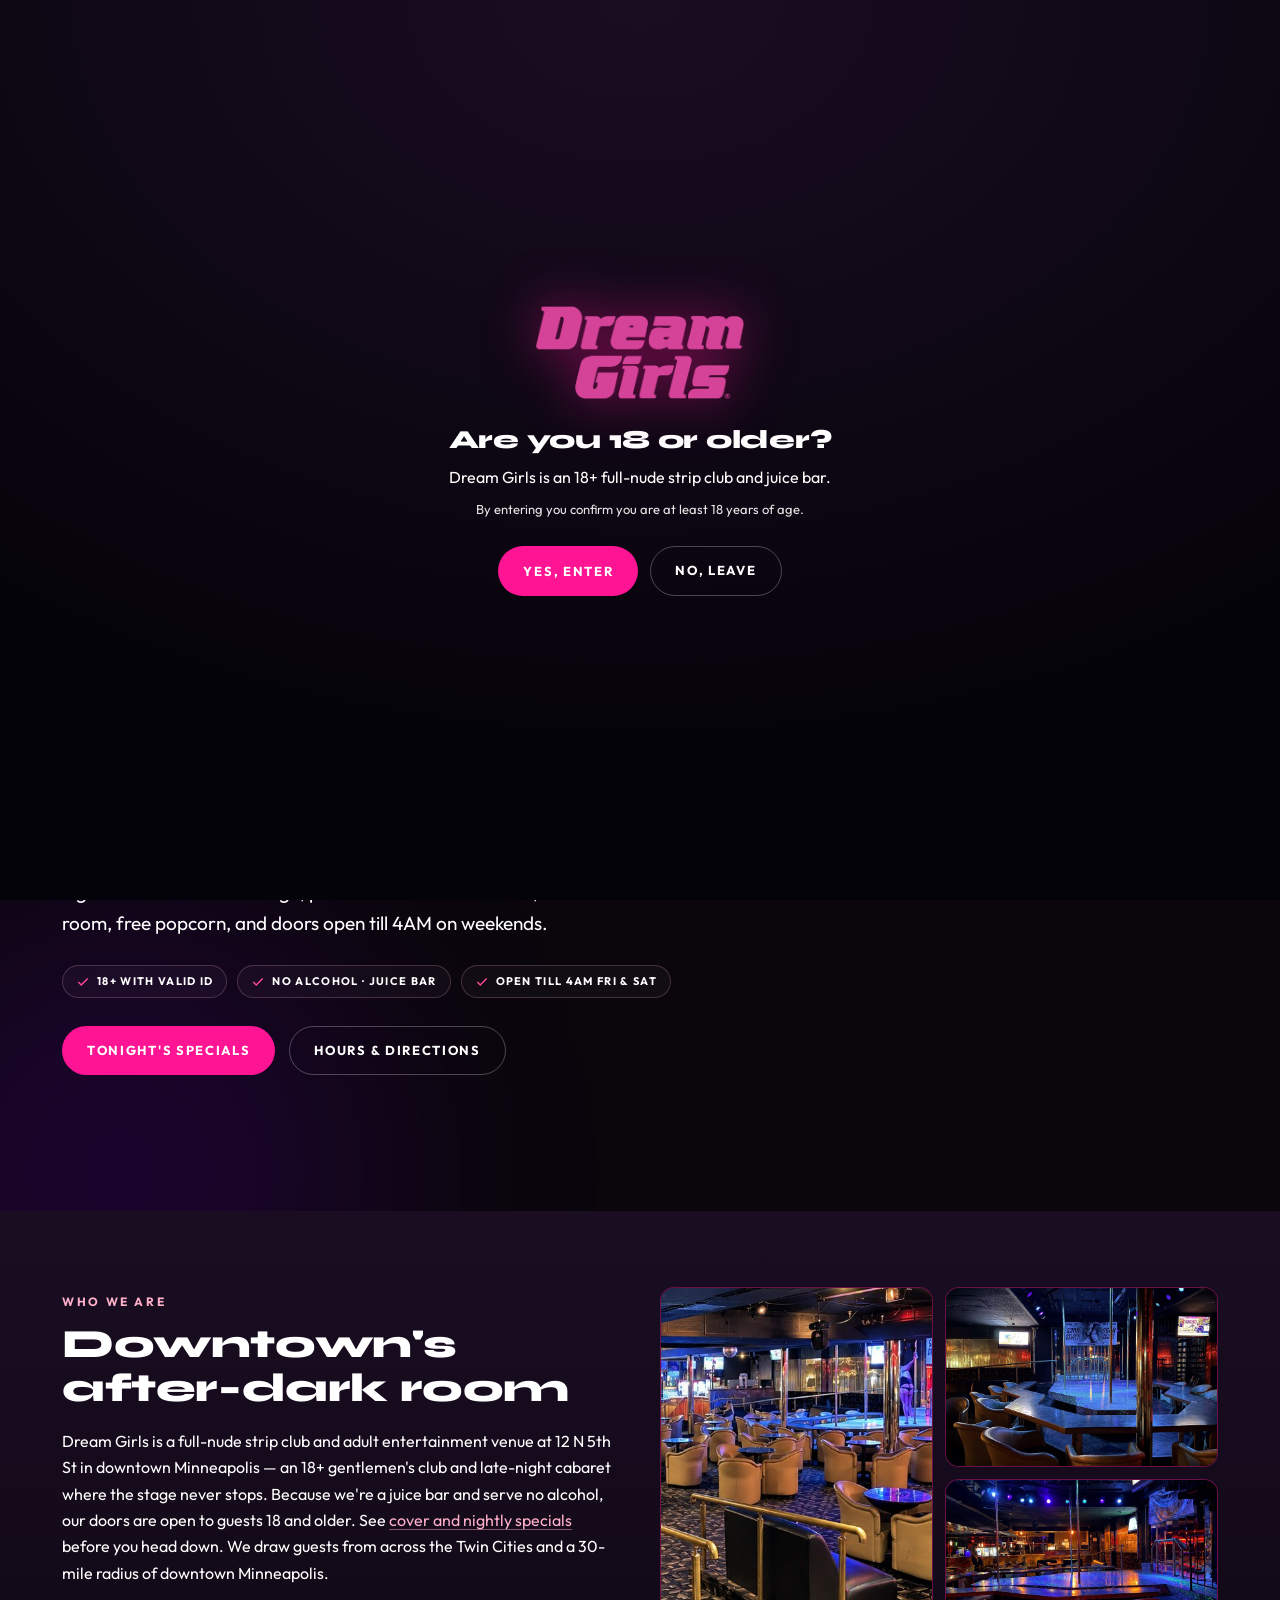
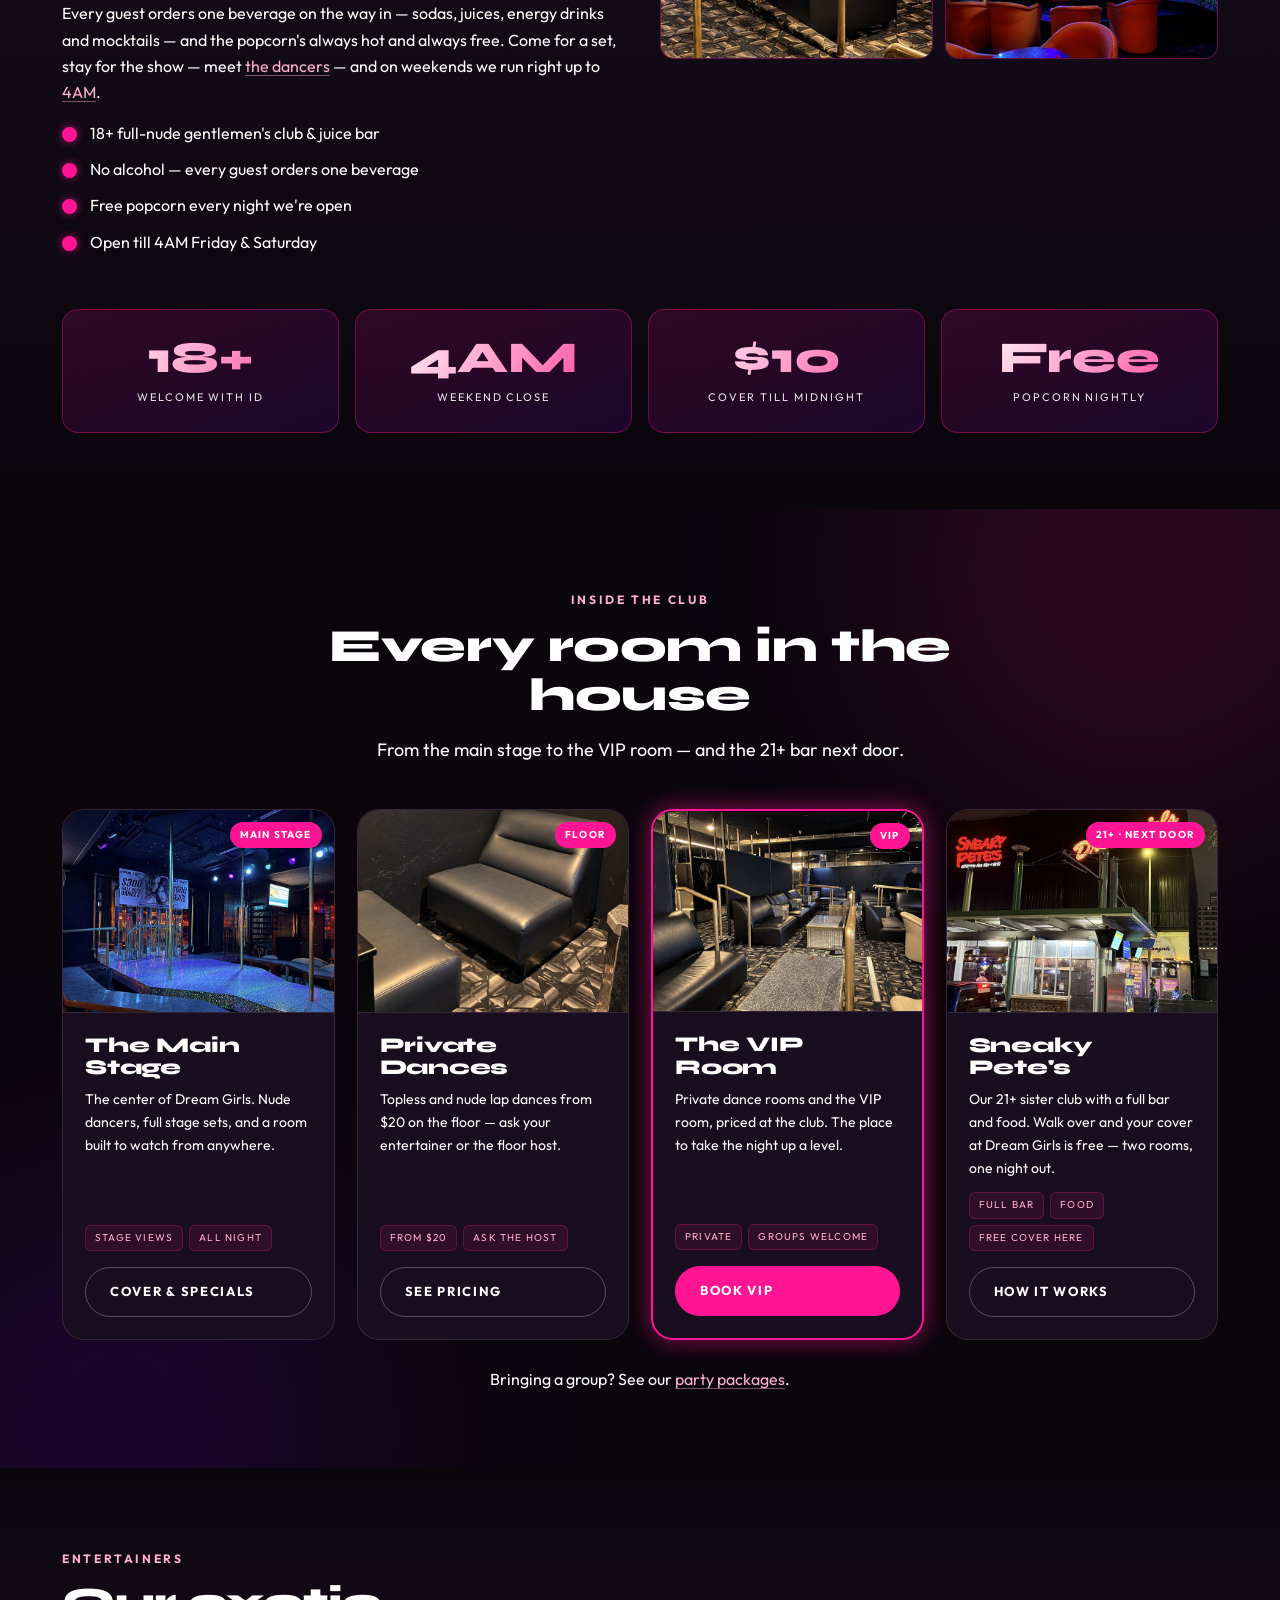
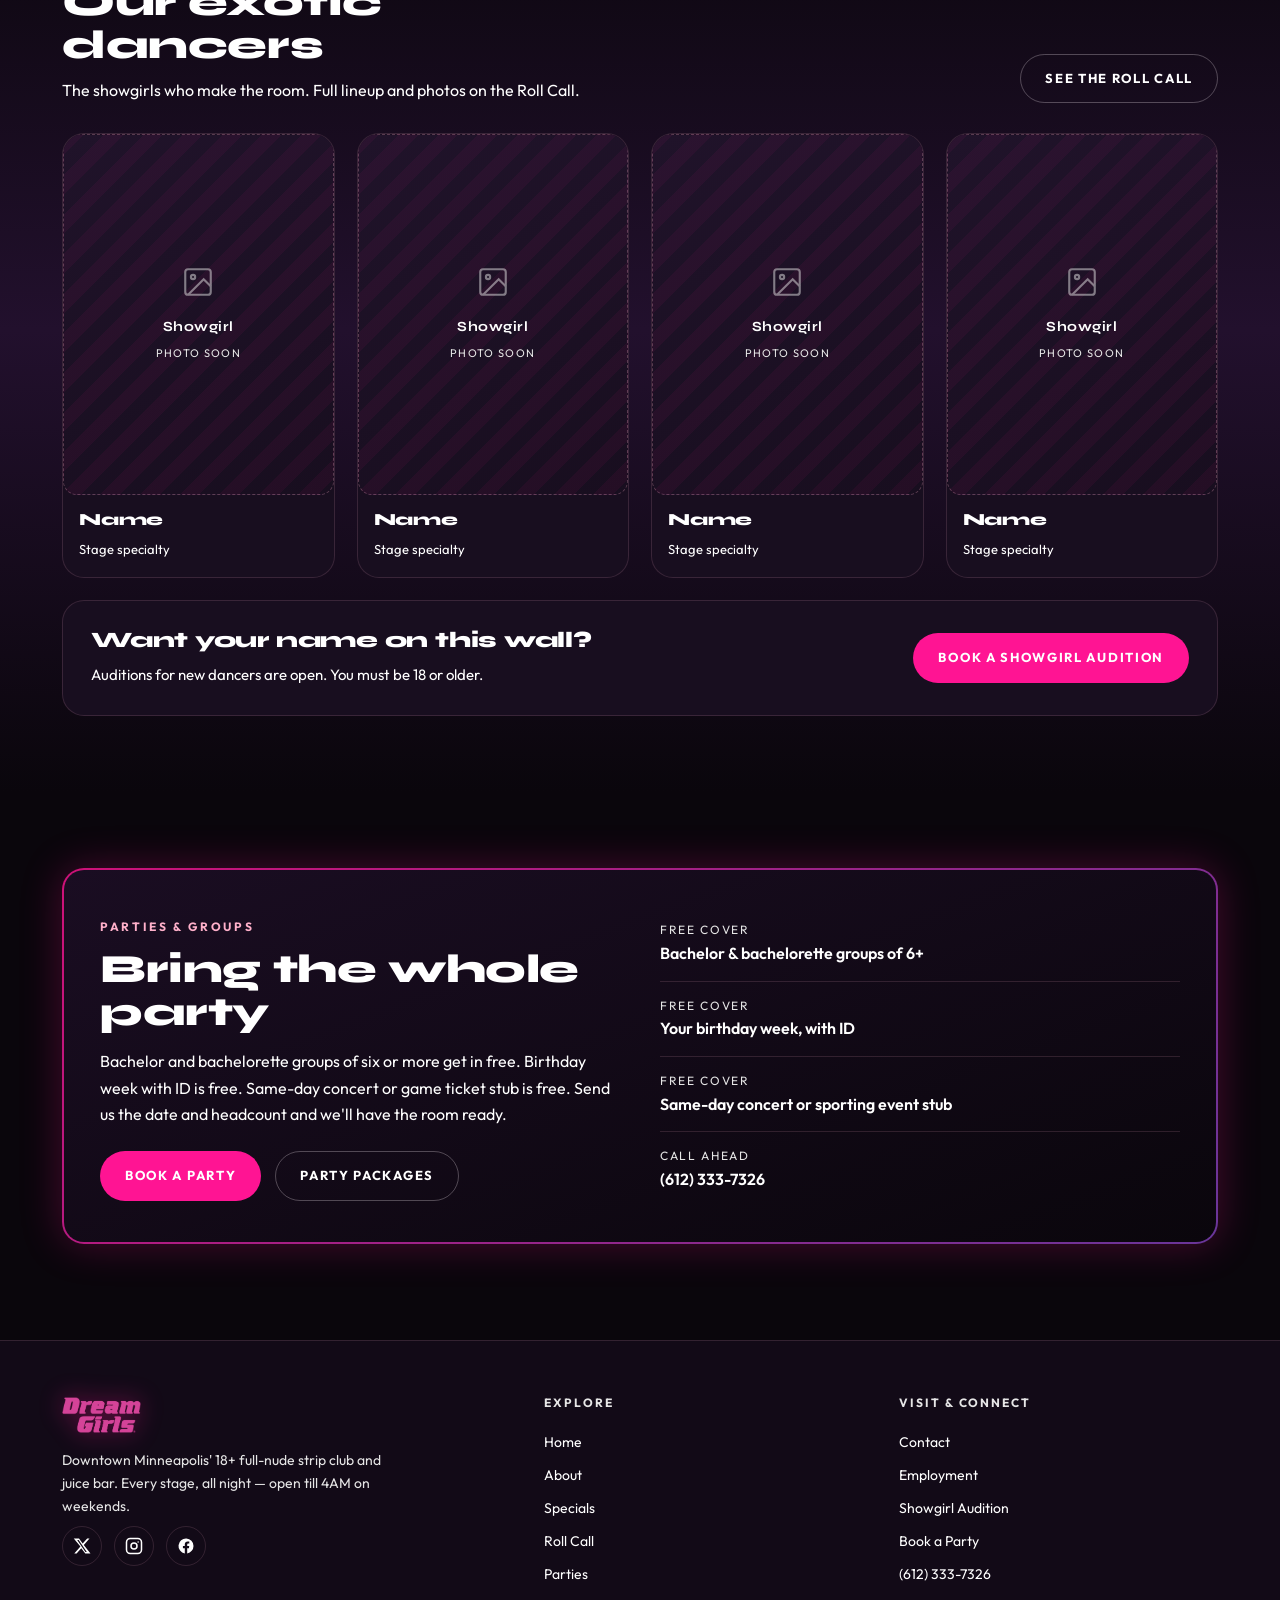
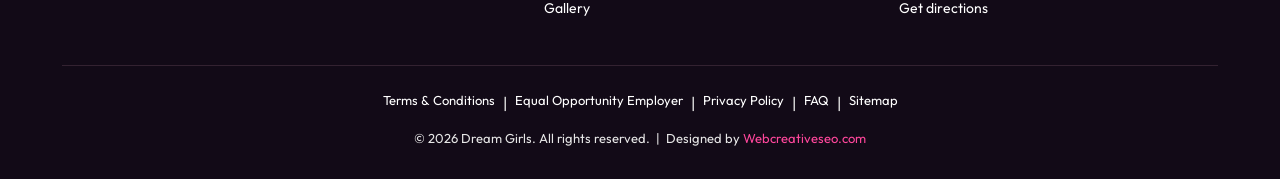
==== about.html @ 392a9285 "Add Sept 2026 photoshoot: 18 venue photos across site; tabbed gallery (Outside / Inside the Club / D" ====
<!DOCTYPE html>
<html lang="en">
<head>
<meta charset="UTF-8"/>
<meta name="viewport" content="width=device-width, initial-scale=1.0"/>
<title>About Dream Girls - Minneapolis Strip Club | Juice Bar</title>
<meta name="description" content="About Dream Girls, an 18+ full-nude strip club and juice bar at 12 N 5th St, downtown Minneapolis, and our 21+ sister club Sneaky Pete's. See what makes it."/>
<link rel="preconnect" href="https://fonts.googleapis.com"/>
<link rel="preconnect" href="https://fonts.gstatic.com" crossorigin/>
<link href="https://fonts.googleapis.com/css2?family=Syne:wght@600;700;800&family=Outfit:wght@300;400;500;600;700&display=swap" rel="stylesheet"/>
<link rel="canonical" href="https://dream-girls.pages.dev/about.html"/>
<meta property="og:title" content="About Dream Girls - Minneapolis Strip Club | Juice Bar"/>
<meta property="og:description" content="About Dream Girls, an 18+ full-nude strip club and juice bar at 12 N 5th St, downtown Minneapolis, and our 21+ sister club Sneaky Pete's. See what makes it."/>
<meta property="og:type" content="website"/>
<meta property="og:url" content="https://dream-girls.pages.dev/about.html"/>
<meta property="og:image" content="https://dream-girls.pages.dev/assets/og-image.png"/>
<meta property="og:image:width" content="1200"/>
<meta property="og:image:height" content="630"/>
<meta property="og:image:alt" content="Dream Girls — 18+ full-nude strip club in downtown Minneapolis"/>
<meta property="og:locale" content="en_US"/>
<meta property="og:site_name" content="Dream Girls"/>
<meta name="twitter:card" content="summary_large_image"/>
<meta name="twitter:site" content="@dreamgirlsmpls"/>
<meta name="twitter:title" content="About Dream Girls - Minneapolis Strip Club | Juice Bar"/>
<meta name="twitter:description" content="About Dream Girls, an 18+ full-nude strip club and juice bar at 12 N 5th St, downtown Minneapolis, and our 21+ sister club Sneaky Pete's. See what makes it."/>
<meta name="twitter:image" content="https://dream-girls.pages.dev/assets/og-image.png"/>
<meta name="robots" content="index, follow"/>
<link rel="stylesheet" href="css/styles.css"/>
<script type="application/ld+json">{"@context":"https://schema.org","@graph":[{"@type":"WebSite","@id":"https://dream-girls.pages.dev/#website","name":"Dream Girls","url":"https://dream-girls.pages.dev/","publisher":{"@id":"https://dream-girls.pages.dev/#business"},"inLanguage":"en-US"},{"@type":["NightClub","AdultEntertainment"],"@id":"https://dream-girls.pages.dev/#business","name":"Dream Girls","url":"https://dream-girls.pages.dev/","logo":{"@id":"https://dream-girls.pages.dev/#logo"},"image":{"@id":"https://dream-girls.pages.dev/#primaryimage"},"telephone":"+1-612-333-7326","address":{"@type":"PostalAddress","streetAddress":"12 N 5th St","addressLocality":"Minneapolis","addressRegion":"MN","postalCode":"55403","addressCountry":"US"},"geo":{"@type":"GeoCoordinates","latitude":44.9799246,"longitude":-93.2727167},"hasMap":"https://maps.app.goo.gl/zmz4iUMTAG7ftsHu6","openingHoursSpecification":[{"@type":"OpeningHoursSpecification","dayOfWeek":["Wednesday","Thursday"],"opens":"20:00","closes":"03:00"},{"@type":"OpeningHoursSpecification","dayOfWeek":["Friday","Saturday"],"opens":"20:00","closes":"04:00"}],"sameAs":["https://x.com/dreamgirlsmpls","https://www.instagram.com/dreamgirlsofficial/","https://www.facebook.com/dreamgirlsminneapolis","https://www.google.com/maps/place/Dream+Girls+Strip+Club/@44.9799246,-93.2727167,17z/data=!3m1!4b1!4m6!3m5!1s0x52b3329069e89623:0xc9499bbe37a1f31c!8m2!3d44.9799246!4d-93.2727167!16s%2Fg%2F1wl4q7hw"],"areaServed":[{"@id":"https://dream-girls.pages.dev/#service-area"},{"@type":"State","name":"Minnesota","sameAs":"https://en.wikipedia.org/wiki/Minnesota"},{"@type":"City","name":"Minneapolis","sameAs":"https://en.wikipedia.org/wiki/Minneapolis"},{"@type":"AdministrativeArea","name":"Minneapolis–Saint Paul (Twin Cities) metropolitan area","sameAs":"https://en.wikipedia.org/wiki/Minneapolis%E2%80%93Saint_Paul"}],"knowsAbout":[{"@type":"Thing","name":"Strip club","sameAs":"https://en.wikipedia.org/wiki/Strip_club"},{"@type":"Thing","name":"Lap dance","sameAs":"https://en.wikipedia.org/wiki/Lap_dance"},{"@type":"Thing","name":"Stripper","sameAs":"https://en.wikipedia.org/wiki/Stripper"},{"@type":"Thing","name":"Nightlife","sameAs":"https://en.wikipedia.org/wiki/Nightlife"}],"keywords":"strip club, gentlemen's club, adult entertainment, exotic dancers, nude dancers, private dances, VIP room, cabaret, Minneapolis nightlife","publicAccess":true,"isAccessibleForFree":false,"tourBookingPage":"https://dream-girls.pages.dev/parties.html","amenityFeature":[{"@type":"LocationFeatureSpecification","name":"18+ admission with valid photo ID","value":true},{"@type":"LocationFeatureSpecification","name":"Juice bar — no alcohol served","value":true},{"@type":"LocationFeatureSpecification","name":"Full-nude stage entertainment","value":true},{"@type":"LocationFeatureSpecification","name":"Private dance rooms","value":true},{"@type":"LocationFeatureSpecification","name":"VIP room","value":true},{"@type":"LocationFeatureSpecification","name":"Free popcorn nightly","value":true},{"@type":"LocationFeatureSpecification","name":"Open till 4AM on weekends","value":true}],"hasOfferCatalog":{"@type":"OfferCatalog","name":"Dream Girls services","itemListElement":[{"@type":"Offer","itemOffered":{"@id":"https://dream-girls.pages.dev/#svc-parties"}},{"@type":"Offer","itemOffered":{"@id":"https://dream-girls.pages.dev/#svc-private-dances"}},{"@type":"Offer","itemOffered":{"@id":"https://dream-girls.pages.dev/#svc-vip-room"}}]},"potentialAction":[{"@type":"ReserveAction","name":"Book a party","target":{"@type":"EntryPoint","urlTemplate":"https://dream-girls.pages.dev/contact.html#party","actionPlatform":["http://schema.org/DesktopWebPlatform","http://schema.org/MobileWebPlatform"]}},{"@type":"ApplyAction","name":"Apply for employment","target":{"@type":"EntryPoint","urlTemplate":"https://dream-girls.pages.dev/contact.html#employment","actionPlatform":["http://schema.org/DesktopWebPlatform","http://schema.org/MobileWebPlatform"]}},{"@type":"ApplyAction","name":"Request a showgirl audition","target":{"@type":"EntryPoint","urlTemplate":"https://dream-girls.pages.dev/contact.html#audition","actionPlatform":["http://schema.org/DesktopWebPlatform","http://schema.org/MobileWebPlatform"]}},{"@type":"AskAction","name":"Contact Dream Girls","target":{"@type":"EntryPoint","urlTemplate":"https://dream-girls.pages.dev/contact.html","actionPlatform":["http://schema.org/DesktopWebPlatform","http://schema.org/MobileWebPlatform"]}},{"@type":"CommunicateAction","name":"Call Dream Girls","target":{"@type":"EntryPoint","urlTemplate":"tel:+16123337326","actionPlatform":["http://schema.org/DesktopWebPlatform","http://schema.org/MobileWebPlatform"]}}]},{"@type":"ImageObject","@id":"https://dream-girls.pages.dev/#logo","url":"https://dream-girls.pages.dev/assets/dream-girls-logo.png","contentUrl":"https://dream-girls.pages.dev/assets/dream-girls-logo.png","width":450,"height":205,"caption":"Dream Girls logo"},{"@type":"ImageObject","@id":"https://dream-girls.pages.dev/#primaryimage","url":"https://dream-girls.pages.dev/assets/og-image.png","contentUrl":"https://dream-girls.pages.dev/assets/og-image.png","width":1200,"height":630,"caption":"Dream Girls — 18+ full-nude strip club in downtown Minneapolis"},{"@type":"GeoCircle","@id":"https://dream-girls.pages.dev/#service-area","description":"30-mile service radius anchored on Minneapolis, Minnesota","geoMidpoint":{"@type":"GeoCoordinates","latitude":44.9799246,"longitude":-93.2727167},"geoRadius":"48280"},{"@type":"BreadcrumbList","@id":"https://dream-girls.pages.dev/about.html#breadcrumb","itemListElement":[{"@type":"ListItem","position":1,"name":"Home","item":"https://dream-girls.pages.dev/"},{"@type":"ListItem","position":2,"name":"About","item":"https://dream-girls.pages.dev/about.html"}]},{"@type":"AboutPage","@id":"https://dream-girls.pages.dev/about.html#webpage","url":"https://dream-girls.pages.dev/about.html","name":"About Dream Girls - Minneapolis Strip Club | Juice Bar","description":"About Dream Girls, an 18+ full-nude strip club and juice bar at 12 N 5th St, downtown Minneapolis, and our 21+ sister club Sneaky Pete's. See what makes it.","isPartOf":{"@id":"https://dream-girls.pages.dev/#website"},"about":{"@id":"https://dream-girls.pages.dev/#business"},"breadcrumb":{"@id":"https://dream-girls.pages.dev/about.html#breadcrumb"},"primaryImageOfPage":{"@id":"https://dream-girls.pages.dev/#primaryimage"},"inLanguage":"en-US"},{"@type":"Service","@id":"https://dream-girls.pages.dev/#svc-parties","name":"Bachelor, bachelorette & group parties","url":"https://dream-girls.pages.dev/parties.html","provider":{"@id":"https://dream-girls.pages.dev/#business"}},{"@type":"Service","@id":"https://dream-girls.pages.dev/#svc-private-dances","name":"Private dances","url":"https://dream-girls.pages.dev/specials.html","provider":{"@id":"https://dream-girls.pages.dev/#business"}},{"@type":"Service","@id":"https://dream-girls.pages.dev/#svc-vip-room","name":"VIP room","url":"https://dream-girls.pages.dev/parties.html","provider":{"@id":"https://dream-girls.pages.dev/#business"}}]}</script>
</head>
<body>

<div id="agegate">
  <div class="box">
    <img src="assets/dream-girls-logo.png" alt="Dream Girls"/>
    <h2>Are you 18 or older?</h2>
    <p>Dream Girls is an 18+ full-nude strip club and juice bar.</p>
    <p class="sub">By entering you confirm you are at least 18 years of age.</p>
    <div class="row">
      <button class="btn btn-primary" onclick="enterSite()">Yes, enter</button>
      <a class="btn btn-ghost" href="https://www.google.com">No, leave</a>
    </div>
  </div>
</div>

<header class="nav">
  <div class="wrap nav-inner">
    <a class="brand" href="index.html"><img src="assets/dream-girls-logo.png" alt="Dream Girls"/></a>
    <nav class="nav-links" id="navLinks">
      <a href="index.html">Home</a>
      <a href="about.html" class="active">About</a>
      <a href="specials.html">Specials</a>
      <a href="roll-call.html">Roll Call</a>
      <a href="parties.html">Parties</a>
      <a href="gallery.html">Gallery</a>
      <div class="has-sub">
        <a href="contact.html">Contact</a>
        <div class="submenu">
          <a href="contact.html#employment">Employment</a>
          <a href="contact.html#audition">Showgirl Audition</a>
        </div>
      </div>
    </nav>
    <div class="nav-cta">
      <a class="btn btn-primary" href="contact.html#party">Book a Party</a>
      <button class="burger" id="burger" aria-label="Menu">
        <svg viewBox="0 0 24 24" fill="none" stroke="currentColor" stroke-width="2"><line x1="3" y1="6" x2="21" y2="6"/><line x1="3" y1="12" x2="21" y2="12"/><line x1="3" y1="18" x2="21" y2="18"/></svg>
      </button>
    </div>
  </div>
</header>

<main>
<div class="page active">

  <!-- HERO -->
  <section class="band-glow" style="padding-top:44px">
    <div class="wrap">
      <div class="crumb"><a href="index.html">Home</a><span>›</span><b>About</b></div>
      <div class="hero-split" style="padding-top:0">
        <div class="rv">
          <span class="pill">Downtown Minneapolis · 18+ · Juice bar</span>
          <h1 class="xl" style="margin-top:18px">About Dream Girls — <span class="grad">Minneapolis' full-nude</span> strip club &amp; late-night cabaret.</h1>
          <p class="lead">An 18+ gentlemen's club and juice bar at 12 N 5th St, built for the night: nude dancers on stage, private dances on the floor, a VIP room, free popcorn, and doors open till 4AM on weekends.</p>
          <div class="pills">
            <span class="pill"><svg viewBox="0 0 24 24" fill="none" stroke="currentColor" stroke-width="2.5"><path d="M20 6L9 17l-5-5"/></svg> 18+ with valid ID</span>
            <span class="pill"><svg viewBox="0 0 24 24" fill="none" stroke="currentColor" stroke-width="2.5"><path d="M20 6L9 17l-5-5"/></svg> No alcohol · juice bar</span>
            <span class="pill"><svg viewBox="0 0 24 24" fill="none" stroke="currentColor" stroke-width="2.5"><path d="M20 6L9 17l-5-5"/></svg> Open till 4AM Fri &amp; Sat</span>
          </div>
          <div class="hero-cta" style="justify-content:flex-start;margin-top:28px">
            <a class="btn btn-primary" href="specials.html">Tonight's specials</a>
            <a class="btn btn-ghost" href="contact.html">Hours &amp; directions</a>
          </div>
        </div>
        <div class="neon-card rv d2"><div class="in">
          <div class="ph has-img"><img src="assets/photos/stage-01.jpg" alt="Dream Girls main stage with sparkling floor and show lights" width="850" height="550" loading="lazy"/></div>
          <div class="cap"><span class="pill">Main showroom</span><h3>The stage never stops</h3><p>Every stage, every set, all night long.</p></div>
        </div></div>
      </div>
    </div>
  </section>

  <!-- WHO WE ARE + MOSAIC + STATS -->
  <section class="band-plum">
    <div class="wrap">
      <div class="split" style="align-items:start">
        <div class="rv">
          <span class="eyebrow">Who we are</span>
          <h2 style="font-size:clamp(28px,4vw,40px);margin:10px 0 18px">Downtown's after-dark room</h2>
          <p class="muted">Dream Girls is a full-nude strip club and adult entertainment venue at 12 N 5th St in downtown Minneapolis — an 18+ gentlemen's club and late-night cabaret where the stage never stops. Because we're a juice bar and serve no alcohol, our doors are open to guests 18 and older. See <a class="il" href="specials.html">cover and nightly specials</a> before you head down. We draw guests from across the Twin Cities and a 30-mile radius of downtown Minneapolis.</p>
          <p class="muted" style="margin-top:14px">Every guest orders one beverage on the way in — sodas, juices, energy drinks and mocktails — and the popcorn's always hot and always free. Come for a set, stay for the show — meet <a class="il" href="roll-call.html">the dancers</a> — and on weekends we run right up to <a class="il" href="contact.html">4AM</a>.</p>
          <ul class="check">
            <li>18+ full-nude gentlemen's club &amp; juice bar</li>
            <li>No alcohol — every guest orders one beverage</li>
            <li>Free popcorn every night we're open</li>
            <li>Open till 4AM Friday &amp; Saturday</li>
          </ul>
        </div>
        <div class="mosaic rv d2">
          <div class="ph has-img"><img src="assets/photos/club-03.jpg" alt="The full club floor and tiered seating at Dream Girls" width="850" height="550" loading="lazy"/></div><div class="ph has-img"><img src="assets/photos/stage-02.jpg" alt="Stage lights over the main stage rail seating" width="850" height="550" loading="lazy"/></div><div class="ph has-img"><img src="assets/photos/club-02.jpg" alt="The main floor looking toward the bar" width="850" height="550" loading="lazy"/></div>
        </div>
      </div>
      <div class="stats rv" style="margin-top:44px">
        <div class="stat"><div class="k">18+</div><div class="l">Welcome with ID</div></div>
        <div class="stat"><div class="k">4AM</div><div class="l">Weekend close</div></div>
        <div class="stat"><div class="k">$10</div><div class="l">Cover till midnight</div></div>
        <div class="stat"><div class="k">Free</div><div class="l">Popcorn nightly</div></div>
      </div>
    </div>
  </section>

  <!-- VENUE EXPLORER -->
  <section class="band-glow">
    <div class="wrap">
      <div class="section-head center rv" style="text-align:center">
        <span class="eyebrow">Inside the club</span>
        <h2>Every room in the house</h2>
        <p>From the main stage to the VIP room — and the 21+ bar next door.</p>
      </div>
      <div class="grid g4">
        <div class="card venue rv"><span class="cap-tag">Main stage</span><div class="ph has-img"><img src="assets/photos/stage-03.jpg" alt="The main stage — the center of Dream Girls" width="850" height="550" loading="lazy"/></div><div class="body"><h3>The Main Stage</h3><p>The center of Dream Girls. Nude dancers, full stage sets, and a room built to watch from anywhere.</p><div class="tags"><span>Stage views</span><span>All night</span></div><a class="btn btn-ghost" href="specials.html">Cover &amp; specials</a></div></div>
        <div class="card venue rv d1"><span class="cap-tag">Floor</span><div class="ph has-img"><img src="assets/photos/booth-01.jpg" alt="Private dance seating on the club floor" width="850" height="550" loading="lazy"/></div><div class="body"><h3>Private Dances</h3><p>Topless and nude lap dances from $20 on the floor — ask your entertainer or the floor host.</p><div class="tags"><span>From $20</span><span>Ask the host</span></div><a class="btn btn-ghost" href="specials.html">See pricing</a></div></div>
        <div class="card venue featured rv d2"><span class="cap-tag">VIP</span><div class="ph has-img"><img src="assets/photos/club-04.jpg" alt="The VIP lounge with leather seating" width="850" height="550" loading="lazy"/></div><div class="body"><h3>The VIP Room</h3><p>Private dance rooms and the VIP room, priced at the club. The place to take the night up a level.</p><div class="tags"><span>Private</span><span>Groups welcome</span></div><a class="btn btn-primary" href="contact.html#party">Book VIP</a></div></div>
        <div class="card venue rv d3"><span class="cap-tag">21+ · Next door</span><div class="ph has-img"><img src="assets/photos/outside-02.jpg" alt="Sneaky Pete's and Dreamgirls neon signs side by side downtown" width="850" height="550" loading="lazy"/></div><div class="body"><h3>Sneaky Pete's</h3><p>Our 21+ sister club with a full bar and food. Walk over and your cover at Dream Girls is free — two rooms, one night out.</p><div class="tags"><span>Full bar</span><span>Food</span><span>Free cover here</span></div><a class="btn btn-ghost" href="specials.html">How it works</a></div></div>
      </div>
      <p class="muted rv" style="margin-top:26px;text-align:center">Bringing a group? See our <a class="il" href="parties.html">party packages</a>.</p>
    </div>
  </section>

  <!-- ROLL CALL PREVIEW -->
  <section class="band-plum-2">
    <div class="wrap">
      <div class="split" style="align-items:end;margin-bottom:30px">
        <div class="rv"><span class="eyebrow">Entertainers</span><h2 style="font-size:clamp(28px,4vw,40px);margin:10px 0 10px">Our exotic dancers</h2><p class="muted">The showgirls who make the room. Full lineup and photos on the Roll Call.</p></div>
        <div class="rv d1" style="text-align:right"><a class="btn btn-ghost" href="roll-call.html">See the roll call</a></div>
      </div>
      <div class="grid g4">
        <div class="card hoverable rv" style="padding:0;overflow:hidden"><div class="ph "><div class="ph-in"><svg viewBox="0 0 24 24" fill="none" stroke="currentColor" stroke-width="1.5"><rect x="3" y="3" width="18" height="18" rx="2"/><circle cx="8.5" cy="8.5" r="1.5"/><path d="M21 15l-5-5L5 21"/></svg><b>Showgirl</b><small>Photo soon</small></div></div><div style="padding:16px"><h3 style="font-size:17px">Name</h3><p style="font-size:13px">Stage specialty</p></div></div>
        <div class="card hoverable rv d1" style="padding:0;overflow:hidden"><div class="ph "><div class="ph-in"><svg viewBox="0 0 24 24" fill="none" stroke="currentColor" stroke-width="1.5"><rect x="3" y="3" width="18" height="18" rx="2"/><circle cx="8.5" cy="8.5" r="1.5"/><path d="M21 15l-5-5L5 21"/></svg><b>Showgirl</b><small>Photo soon</small></div></div><div style="padding:16px"><h3 style="font-size:17px">Name</h3><p style="font-size:13px">Stage specialty</p></div></div>
        <div class="card hoverable rv d2" style="padding:0;overflow:hidden"><div class="ph "><div class="ph-in"><svg viewBox="0 0 24 24" fill="none" stroke="currentColor" stroke-width="1.5"><rect x="3" y="3" width="18" height="18" rx="2"/><circle cx="8.5" cy="8.5" r="1.5"/><path d="M21 15l-5-5L5 21"/></svg><b>Showgirl</b><small>Photo soon</small></div></div><div style="padding:16px"><h3 style="font-size:17px">Name</h3><p style="font-size:13px">Stage specialty</p></div></div>
        <div class="card hoverable rv d3" style="padding:0;overflow:hidden"><div class="ph "><div class="ph-in"><svg viewBox="0 0 24 24" fill="none" stroke="currentColor" stroke-width="1.5"><rect x="3" y="3" width="18" height="18" rx="2"/><circle cx="8.5" cy="8.5" r="1.5"/><path d="M21 15l-5-5L5 21"/></svg><b>Showgirl</b><small>Photo soon</small></div></div><div style="padding:16px"><h3 style="font-size:17px">Name</h3><p style="font-size:13px">Stage specialty</p></div></div>
      </div>
      <div class="card rv" style="margin-top:22px;display:flex;justify-content:space-between;align-items:center;gap:20px;flex-wrap:wrap">
        <div><h3 style="font-size:22px">Want your name on this wall?</h3><p>Auditions for new dancers are open. You must be 18 or older.</p></div>
        <a class="btn btn-primary" href="contact.html#audition">Book a showgirl audition</a>
      </div>
    </div>
  </section>

  <!-- PARTY PANEL -->
  <section>
    <div class="wrap">
      <div class="neon-panel rv"><div class="in">
        <div class="split" style="align-items:center">
          <div>
            <span class="eyebrow">Parties &amp; groups</span>
            <h2 style="font-size:clamp(28px,4vw,40px);margin:10px 0 14px">Bring the whole party</h2>
            <p class="muted">Bachelor and bachelorette groups of six or more get in free. Birthday week with ID is free. Same-day concert or game ticket stub is free. Send us the date and headcount and we'll have the room ready.</p>
            <div class="hero-cta" style="justify-content:flex-start;margin-top:24px"><a class="btn btn-primary" href="contact.html#party">Book a party</a><a class="btn btn-ghost" href="parties.html">Party packages</a></div>
          </div>
          <div>
            <div class="info-row"><div><div class="lab">Free cover</div><div class="val">Bachelor &amp; bachelorette groups of 6+</div></div></div>
            <div class="info-row"><div><div class="lab">Free cover</div><div class="val">Your birthday week, with ID</div></div></div>
            <div class="info-row"><div><div class="lab">Free cover</div><div class="val">Same-day concert or sporting event stub</div></div></div>
            <div class="info-row" style="border-bottom:0"><div><div class="lab">Call ahead</div><a class="val" href="tel:+16123337326">(612) 333-7326</a></div></div>
          </div>
        </div>
      </div></div>
    </div>
  </section>

</div>
</main>

<footer>
  <div class="wrap">
    <div class="foot-top">
      <div>
        <img src="assets/dream-girls-logo.png" alt="Dream Girls"/>
        <p>Downtown Minneapolis' 18+ full-nude strip club and juice bar. Every stage, all night — open till 4AM on weekends.</p>
        <div class="socials">
          <a href="https://x.com/dreamgirlsmpls" target="_blank" rel="noopener" aria-label="X"><svg viewBox="0 0 24 24" fill="currentColor"><path d="M18.9 2H22l-7.6 8.7L23.3 22h-6.9l-5.4-7-6.2 7H1.7l8.2-9.3L1 2h7l4.9 6.5L18.9 2zm-2.4 18h1.9L7.6 4H5.6l10.9 16z"/></svg></a>
          <a href="https://www.instagram.com/dreamgirlsofficial/" target="_blank" rel="noopener" aria-label="Instagram"><svg viewBox="0 0 24 24" fill="none" stroke="currentColor" stroke-width="2"><rect x="2" y="2" width="20" height="20" rx="5"/><circle cx="12" cy="12" r="4"/><circle cx="17.5" cy="6.5" r="1" fill="currentColor" stroke="none"/></svg></a>
          <a href="https://www.facebook.com/dreamgirlsminneapolis" target="_blank" rel="noopener" aria-label="Facebook"><svg viewBox="0 0 24 24" fill="currentColor"><path d="M22 12a10 10 0 10-11.6 9.9v-7H7.9V12h2.5V9.8c0-2.5 1.5-3.9 3.8-3.9 1.1 0 2.2.2 2.2.2v2.5h-1.2c-1.2 0-1.6.8-1.6 1.6V12h2.7l-.4 2.9h-2.3v7A10 10 0 0022 12z"/></svg></a>
        </div>
      </div>
      <div class="foot-col">
        <h4>Explore</h4>
        <a href="index.html">Home</a>
        <a href="about.html">About</a>
        <a href="specials.html">Specials</a>
        <a href="roll-call.html">Roll Call</a>
        <a href="parties.html">Parties</a>
        <a href="gallery.html">Gallery</a>
      </div>
      <div class="foot-col">
        <h4>Visit &amp; connect</h4>
        <a href="contact.html">Contact</a>
        <a href="contact.html#employment">Employment</a>
        <a href="contact.html#audition">Showgirl Audition</a>
        <a href="contact.html#party">Book a Party</a>
        <a href="tel:+16123337326">(612) 333-7326</a>
        <a href="https://maps.app.goo.gl/zmz4iUMTAG7ftsHu6" target="_blank" rel="noopener">Get directions</a>
      </div>
    </div>
    <div class="legal">
      <div class="links">
        <a href="terms.html">Terms &amp; Conditions</a><span>|</span>
        <a href="contact.html#employment">Equal Opportunity Employer</a><span>|</span>
        <a href="privacy.html">Privacy Policy</a><span>|</span>
        <a href="faq.html">FAQ</a><span>|</span>
        <a href="sitemap.xml">Sitemap</a>
      </div>
      <div class="copy">© 2026 Dream Girls. All rights reserved. &nbsp;|&nbsp; Designed by <a href="https://webcreativeseo.com" target="_blank" rel="noopener">Webcreativeseo.com</a></div>
    </div>
  </div>
</footer>

<script>
  function enterSite(){ try{localStorage.setItem("dg_age_ok","1");}catch(e){} document.getElementById("agegate").classList.add("hidden"); }
  try{ if(localStorage.getItem("dg_age_ok")==="1"){ document.getElementById("agegate").classList.add("hidden"); } }catch(e){}
  document.getElementById("burger").addEventListener("click", function(){ document.getElementById("navLinks").classList.toggle("open"); });
</script>
<script src="js/site.js"></script>
</body>
</html>
---- css/styles.css ----
:root{
    --night:#0a060c;
    --night-2:#120a17;
    --card:#180e1f;
    --card-2:#20132a;
    --line:rgba(255,176,202,.14);
    --line-strong:rgba(255,20,147,.35);
    --pink:#ff1493;
    --pink-2:#ff479c;
    --pink-soft:#ffb0ca;
    --violet:#a855f7;
    --violet-2:#7105c2;
    --ink:#ffffff;
    --muted:#ffffff;
    --muted-2:#e6e6e6;
    --gold:#f5d18a;
    --maxw:1200px;
    --r:14px;
    --r-lg:22px;
    --glow:0 0 22px rgba(255,20,147,.55);
  }
  *{box-sizing:border-box;margin:0;padding:0}
  html{scroll-behavior:smooth}
  body{
    background:var(--night);
    color:var(--ink);
    font-family:'Outfit',system-ui,sans-serif;
    font-size:16px;line-height:1.65;
    -webkit-font-smoothing:antialiased;
    overflow-x:hidden;
  }
  h1,h2,h3,h4{font-family:'Syne',sans-serif;line-height:1.08;letter-spacing:-.01em;font-weight:800}
  a{color:inherit;text-decoration:none}
  img{max-width:100%;display:block}
  .wrap{max-width:var(--maxw);margin:0 auto;padding:0 22px}
  .eyebrow{font-size:12px;letter-spacing:.22em;text-transform:uppercase;color:var(--pink-soft);font-weight:700}
  .pink{color:var(--pink-2)}
  .violet{color:var(--violet)}
  .muted{color:var(--muted)}

  /* ---------- AGE GATE ---------- */
  #agegate{
    position:fixed;inset:0;z-index:1000;
    background:radial-gradient(120% 120% at 50% 0%, #1a0d22 0%, #05030a 70%);
    display:flex;align-items:center;justify-content:center;padding:24px;text-align:center;
  }
  #agegate .box{max-width:460px}
  #agegate img{width:210px;margin:0 auto 26px;filter:drop-shadow(0 0 26px rgba(255,20,147,.5))}
  #agegate h2{font-size:26px;margin-bottom:10px}
  #agegate p{color:var(--muted);margin-bottom:8px}
  #agegate .sub{font-size:13px;color:var(--muted-2);margin-bottom:26px}
  #agegate .row{display:flex;gap:12px;justify-content:center;flex-wrap:wrap}
  .hidden{display:none!important}

  /* ---------- BUTTONS ---------- */
  .btn{
    display:inline-flex;align-items:center;gap:9px;
    font-family:'Outfit';font-weight:700;font-size:13px;letter-spacing:.13em;text-transform:uppercase;
    padding:13px 24px;border-radius:999px;cursor:pointer;border:1px solid transparent;
    transition:transform .15s ease, box-shadow .2s ease, background .2s ease;white-space:nowrap;
  }
  .btn-primary{background:var(--pink);color:#fff;box-shadow:0 0 0 rgba(255,20,147,0)}
  .btn-primary:hover{background:linear-gradient(135deg,var(--pink) 0%,var(--violet-2) 100%);box-shadow:0 10px 30px -6px rgba(255,20,147,.6);transform:translateY(-1px)}
  .btn-ghost{background:transparent;border-color:rgba(246,236,242,.28);color:var(--ink)}
  .btn-ghost:hover{border-color:var(--pink-2);color:var(--pink-soft)}
  .btn-dark{background:#000;color:#fff;border-color:rgba(255,255,255,.1)}
  .btn-dark:hover{background:var(--violet-2)}

  /* ---------- NAV ---------- */
  header.nav{
    position:sticky;top:0;z-index:500;
    background:rgba(10,6,12,.82);backdrop-filter:blur(14px);
    border-bottom:1px solid var(--line);
  }
  .nav-inner{display:flex;align-items:center;justify-content:space-between;height:72px}
  .brand img{height:34px;filter:drop-shadow(0 0 12px rgba(255,20,147,.4))}
  .nav-links{display:flex;align-items:center;gap:4px}
  .nav-links a{
    font-size:13px;font-weight:600;letter-spacing:.06em;text-transform:uppercase;color:var(--muted);
    padding:9px 13px;border-radius:999px;transition:color .18s, background .18s;position:relative;cursor:pointer;
  }
  .nav-links a:hover{color:var(--pink-soft)}
  .nav-links a.active{color:#fff}
  .nav-links a.active::after{content:"";position:absolute;left:13px;right:13px;bottom:2px;height:2px;background:var(--pink);border-radius:2px}
  .nav-cta{display:flex;align-items:center;gap:10px}
  .burger{display:none;background:none;border:0;color:var(--ink);cursor:pointer;padding:8px}
  .burger svg{width:26px;height:26px}

  /* dropdown for Contact */
  .has-sub{position:relative}
  .submenu{
    position:absolute;top:calc(100% + 6px);left:50%;transform:translateX(-50%);
    background:var(--card-2);border:1px solid var(--line);border-radius:12px;padding:8px;min-width:210px;
    display:none;flex-direction:column;gap:2px;box-shadow:0 20px 40px -12px rgba(0,0,0,.7);
  }
  .has-sub:hover .submenu{display:flex}
  .submenu a{text-align:left;padding:10px 14px;border-radius:8px}
  .submenu a:hover{background:rgba(255,20,147,.12)}

  /* ---------- SECTIONS / PAGES ---------- */
  .page{display:none;animation:fade .3s ease}
  .page.active{display:block}
  @keyframes fade{from{opacity:0;transform:translateY(6px)}to{opacity:1;transform:none}}
  section{padding:76px 0}
  .section-head{max-width:720px;margin-bottom:44px}
  .section-head h2,.section-head h1{font-size:clamp(30px,5vw,46px);margin:10px 0 14px}
  .section-head p{color:var(--muted);font-size:18px}
  .center{text-align:center;margin-left:auto;margin-right:auto}

  /* ---------- HERO ---------- */
  .hero{
    position:relative;overflow:hidden;text-align:center;
    padding:90px 0 84px;
    background:
      radial-gradient(90% 60% at 50% -10%, rgba(255,20,147,.22) 0%, transparent 60%),
      radial-gradient(70% 50% at 85% 20%, rgba(113,5,194,.28) 0%, transparent 55%),
      var(--night);
  }
  .hero::before,.hero::after{content:"";position:absolute;border-radius:50%;filter:blur(90px);pointer-events:none;z-index:0}
  .hero::before{width:420px;height:420px;background:rgba(255,20,147,.16);top:-120px;left:-80px}
  .hero::after{width:420px;height:420px;background:rgba(168,85,247,.18);bottom:-160px;right:-60px}
  .hero .wrap{position:relative;z-index:1}
  .hero-logo{width:min(430px,80vw);margin:0 auto 26px;filter:drop-shadow(0 0 30px rgba(255,20,147,.55))}
  .neon{animation:flick 5.5s infinite alternate}
  @keyframes flick{0%,18%,22%,25%,53%,57%,100%{opacity:1}20%,24%,55%{opacity:.72}}
  .hero h1{font-size:clamp(30px,6vw,58px);margin-bottom:18px;letter-spacing:-.02em}
  .hero p.lead{font-size:clamp(16px,2.4vw,20px);color:var(--muted);max-width:620px;margin:0 auto 30px}
  .hero-cta{display:flex;gap:14px;justify-content:center;flex-wrap:wrap}
  .marquee{
    margin-top:44px;border-top:1px solid var(--line);border-bottom:1px solid var(--line);
    padding:16px 0;overflow:hidden;white-space:nowrap;
  }
  .marquee .track{display:inline-block;animation:scroll 22s linear infinite}
  .marquee span{
    font-family:'Syne';font-weight:700;font-size:15px;letter-spacing:.14em;text-transform:uppercase;
    color:var(--muted);margin:0 26px;
  }
  .marquee b{color:var(--pink-2)}
  @keyframes scroll{from{transform:translateX(0)}to{transform:translateX(-50%)}}

  /* fact strip */
  .facts{display:grid;grid-template-columns:repeat(4,1fr);gap:1px;background:var(--line);border:1px solid var(--line);border-radius:var(--r-lg);overflow:hidden;margin-top:6px}
  .fact{background:var(--night-2);padding:22px 18px;text-align:center}
  .fact .k{font-family:'Syne';font-weight:800;font-size:22px;color:var(--pink-soft)}
  .fact .l{font-size:12px;letter-spacing:.14em;text-transform:uppercase;color:var(--muted-2);margin-top:4px}

  /* ---------- CARDS / GRIDS ---------- */
  .grid{display:grid;gap:22px}
  .g2{grid-template-columns:repeat(2,1fr)}
  .g3{grid-template-columns:repeat(3,1fr)}
  .g4{grid-template-columns:repeat(4,1fr)}
  .card{
    background:var(--card);border:1px solid var(--line);border-radius:var(--r-lg);padding:28px;
    transition:border-color .2s, box-shadow .2s, transform .2s;
  }
  .card.hoverable:hover{border-color:var(--line-strong);box-shadow:0 16px 40px -14px rgba(255,20,147,.28);transform:translateY(-3px)}
  .card h3{font-size:22px;margin-bottom:10px}
  .card p{color:var(--muted);font-size:15px}
  .pill{display:inline-flex;align-items:center;gap:7px;font-size:11px;font-weight:700;letter-spacing:.12em;text-transform:uppercase;
    padding:6px 13px;border-radius:999px;background:rgba(255,20,147,.1);color:var(--pink-2);border:1px solid var(--line-strong)}
  .pill.violet{background:rgba(168,85,247,.12);color:#d9b8ff;border-color:rgba(168,85,247,.35)}
  .pill.gold{background:rgba(245,209,138,.1);color:var(--gold);border-color:rgba(245,209,138,.3)}
  .price{font-family:'Syne';font-weight:800;color:var(--pink-soft)}

  /* photo placeholder */
  .ph{
    position:relative;border-radius:var(--r);overflow:hidden;
    background:
      repeating-linear-gradient(135deg,rgba(255,20,147,.05) 0 14px,transparent 14px 28px),
      linear-gradient(160deg,var(--card-2),var(--card));
    border:1px dashed rgba(255,176,202,.28);
    display:flex;align-items:center;justify-content:center;text-align:center;color:var(--muted-2);
    aspect-ratio:3/4;
  }
  .ph.wide{aspect-ratio:16/10}
  .ph .ph-in{padding:16px}
  .ph svg{width:34px;height:34px;opacity:.5;margin-bottom:8px}
  .ph b{display:block;font-family:'Syne';font-size:14px;color:var(--muted);letter-spacing:.04em}
  .ph small{font-size:11px;letter-spacing:.12em;text-transform:uppercase}
  .ph.has-img{border:1px solid var(--line-strong);background:var(--card)}
  .ph.has-img img{position:absolute;inset:0;width:100%;height:100%;object-fit:cover;display:block}
  a.ph.has-img{cursor:zoom-in;transition:transform .25s ease,box-shadow .25s ease}
  a.ph.has-img:hover{transform:translateY(-3px);box-shadow:0 14px 34px rgba(255,20,147,.18)}

  /* specials list */
  .special{display:flex;gap:18px;padding:22px 0;border-bottom:1px solid var(--line)}
  .special:last-child{border-bottom:0}
  .special .num{font-family:'Syne';font-weight:800;font-size:26px;color:var(--pink);min-width:42px;line-height:1}
  .special h3{font-size:19px;margin-bottom:5px}
  .special p{color:var(--muted);font-size:15px}
  .special .tag{color:var(--pink-soft);font-weight:600}

  .weekly{display:grid;grid-template-columns:repeat(3,1fr);gap:18px}
  .weekly .card h3{font-size:18px}

  /* hours + info */
  .hours{width:100%;border-collapse:collapse}
  .hours td{padding:11px 0;border-bottom:1px solid var(--line);font-size:15px}
  .hours td:first-child{color:var(--muted);font-weight:600}
  .hours td:last-child{text-align:right;color:var(--ink);font-weight:600}
  .hours tr.closed td{color:var(--muted-2)}
  .info-row{display:flex;gap:14px;align-items:flex-start;padding:14px 0;border-bottom:1px solid var(--line)}
  .info-row:last-child{border-bottom:0}
  .info-row svg{width:22px;height:22px;color:var(--pink-2);flex-shrink:0;margin-top:2px}
  .info-row .lab{font-size:12px;letter-spacing:.14em;text-transform:uppercase;color:var(--muted-2)}
  .info-row .val{font-weight:600}
  .info-row a.val:hover{color:var(--pink-soft)}

  /* forms */
  .form-tabs{display:flex;gap:8px;flex-wrap:wrap;margin-bottom:26px}
  .form-tab{padding:11px 20px;border-radius:999px;border:1px solid var(--line);background:var(--card);
    font-size:13px;font-weight:600;letter-spacing:.06em;text-transform:uppercase;color:var(--muted);cursor:pointer;transition:.18s}
  .form-tab.active{background:var(--pink);color:#fff;border-color:var(--pink)}
  .form-panel{display:none}
  .form-panel.active{display:block}
  .field{margin-bottom:16px}
  .field label{display:block;font-size:12px;letter-spacing:.1em;text-transform:uppercase;color:var(--muted);margin-bottom:7px;font-weight:600}
  .field input,.field select,.field textarea{
    width:100%;background:var(--night-2);border:1px solid rgba(246,236,242,.16);border-radius:10px;
    padding:13px 14px;color:var(--ink);font-family:'Outfit';font-size:15px;transition:border-color .18s, box-shadow .18s;
  }
  .field textarea{min-height:120px;resize:vertical}
  .field input:focus,.field select:focus,.field textarea:focus{outline:none;border-color:var(--pink-2);box-shadow:0 0 0 3px rgba(255,20,147,.16)}
  .field.two{display:grid;grid-template-columns:1fr 1fr;gap:14px}
  .form-note{font-size:13px;color:var(--muted-2);margin-top:12px}

  /* map card */
  .map-card{background:var(--card);border:1px solid var(--line);border-radius:var(--r-lg);overflow:hidden}
  .map-visual{
    aspect-ratio:16/8;position:relative;
    background:
      radial-gradient(circle at 40% 45%, rgba(255,20,147,.25), transparent 40%),
      repeating-linear-gradient(0deg,rgba(255,255,255,.04) 0 1px,transparent 1px 40px),
      repeating-linear-gradient(90deg,rgba(255,255,255,.04) 0 1px,transparent 1px 40px),
      var(--card-2);
    display:flex;align-items:center;justify-content:center;
  }
  .map-pin{text-align:center}
  .map-pin svg{width:40px;height:40px;color:var(--pink);filter:drop-shadow(0 0 12px rgba(255,20,147,.7))}
  .map-body{padding:22px;display:flex;justify-content:space-between;align-items:center;gap:16px;flex-wrap:wrap}

  /* about split */
  .split{display:grid;grid-template-columns:1fr 1fr;gap:40px;align-items:center}
  .stack>*+*{margin-top:14px}
  ul.check{list-style:none;margin-top:14px}
  ul.check li{position:relative;padding-left:28px;margin-bottom:10px;color:var(--muted)}
  ul.check li::before{content:"";position:absolute;left:0;top:7px;width:15px;height:15px;border-radius:50%;
    background:var(--pink);box-shadow:0 0 8px rgba(255,20,147,.6)}

  /* gallery */
  .gtabs{display:flex;gap:10px;flex-wrap:wrap;margin:22px 0 20px}
  .gtabs button{
    font-family:'Syne';font-weight:700;font-size:14px;letter-spacing:.04em;cursor:pointer;
    padding:10px 20px;border-radius:999px;color:var(--muted);
    background:rgba(255,255,255,.03);border:1px solid var(--line-strong);transition:all .2s ease}
  .gtabs button:hover{color:var(--pink-soft);border-color:var(--pink-2)}
  .gtabs button.active{color:#fff;background:rgba(255,20,147,.16);border-color:var(--pink-2);
    box-shadow:0 0 18px rgba(255,20,147,.25)}
  .gpanel{display:none}
  .gpanel.active{display:grid}
  .lb{position:fixed;inset:0;z-index:200;display:none;align-items:center;justify-content:center;
    background:rgba(5,2,10,.92);backdrop-filter:blur(6px);padding:4vh 4vw;cursor:zoom-out}
  .lb.open{display:flex}
  .lb img{max-width:100%;max-height:100%;border-radius:14px;border:1px solid var(--line-strong);
    box-shadow:0 30px 80px rgba(0,0,0,.6)}
  .lb .lb-x{position:absolute;top:18px;right:22px;font-size:34px;line-height:1;color:#fff;opacity:.7;
    background:none;border:0;cursor:pointer}
  .lb .lb-x:hover{opacity:1}
  .gallery-grid{display:grid;grid-template-columns:repeat(4,1fr);gap:14px}
  .gallery-grid .ph:nth-child(1){grid-row:span 2}
  .gallery-grid .ph:nth-child(6){grid-column:span 2}
  .gallery-grid.even .ph:nth-child(1){grid-row:auto}
  .gallery-grid.even .ph:nth-child(6){grid-column:auto}

  /* CTA band */
  .band{
    border-radius:var(--r-lg);padding:52px 40px;text-align:center;
    background:linear-gradient(135deg,rgba(255,20,147,.16),rgba(113,5,194,.18));
    border:1px solid var(--line-strong);
  }
  .band h2{font-size:clamp(26px,4vw,38px);margin-bottom:12px}
  .band p{color:var(--muted);max-width:520px;margin:0 auto 26px}

  /* ---------- FOOTER ---------- */
  footer{border-top:1px solid var(--line);background:var(--night-2);padding:56px 0 30px;margin-top:20px}
  .foot-top{display:grid;grid-template-columns:1.4fr 1fr 1fr;gap:36px;margin-bottom:40px}
  .foot-top img{height:36px;margin-bottom:16px;filter:drop-shadow(0 0 12px rgba(255,20,147,.4))}
  .foot-top p{color:var(--muted-2);font-size:14px;max-width:320px}
  .foot-col h4{font-family:'Outfit';font-size:12px;letter-spacing:.16em;text-transform:uppercase;color:var(--muted-2);margin-bottom:16px;font-weight:700}
  .foot-col a{display:block;color:var(--muted);font-size:14px;padding:5px 0;cursor:pointer}
  .foot-col a:hover{color:var(--pink-soft)}
  .socials{display:flex;gap:12px;margin-top:8px}
  .socials a{width:40px;height:40px;border-radius:50%;border:1px solid var(--line);display:flex;align-items:center;justify-content:center;transition:.2s}
  .socials a:hover{border-color:var(--pink-2);background:rgba(255,20,147,.1)}
  .socials svg{width:18px;height:18px;color:var(--muted)}
  .socials a:hover svg{color:var(--pink-soft)}
  .legal{border-top:1px solid var(--line);padding-top:24px;text-align:center}
  .legal .links{display:flex;gap:8px;justify-content:center;flex-wrap:wrap;margin-bottom:12px}
  .legal .links a{font-size:13px;color:var(--muted);cursor:pointer}
  .legal .links a:hover{color:var(--pink-soft)}
  .legal .links span{color:var(--muted-2)}
  .legal .copy{font-size:13px;color:var(--muted-2)}
  .legal .copy a{color:var(--pink-2)}

  /* ---------- RESPONSIVE ---------- */
  @media(max-width:900px){
    .nav-links{
      position:fixed;top:72px;left:0;right:0;background:var(--night-2);border-bottom:1px solid var(--line);
      flex-direction:column;align-items:stretch;gap:0;padding:10px;display:none;max-height:calc(100vh - 72px);overflow:auto;
    }
    .nav-links.open{display:flex}
    .nav-links a{padding:14px;border-radius:10px}
    .nav-links a.active::after{display:none}
    .nav-links a.active{background:rgba(255,20,147,.12)}
    .submenu{position:static;transform:none;display:flex;background:transparent;border:0;box-shadow:none;padding:0 0 0 14px;min-width:0}
    .burger{display:block}
    .nav-cta .btn-primary{display:none}
    .split{grid-template-columns:1fr;gap:26px}
    .g4,.weekly,.facts{grid-template-columns:repeat(2,1fr)}
    .g3{grid-template-columns:1fr}
    .gallery-grid{grid-template-columns:repeat(2,1fr)}
    .gallery-grid .ph:nth-child(6){grid-column:auto}
    .foot-top{grid-template-columns:1fr;gap:28px}
  }
  @media(max-width:560px){
    .g2,.g4,.weekly,.facts,.gallery-grid{grid-template-columns:1fr}
    .field.two{grid-template-columns:1fr}
    section{padding:56px 0}
    .band{padding:40px 22px}
  }
  @media(prefers-reduced-motion:reduce){
    *{animation:none!important;transition:none!important;scroll-behavior:auto!important}
  }

  .il{color:var(--pink-soft);text-decoration:underline;text-decoration-color:rgba(255,176,202,.45);text-underline-offset:3px;transition:color .15s,text-decoration-color .15s}
  .il:hover{color:#fff;text-decoration-color:var(--pink-2)}
  .legal-body{max-width:760px}
  .legal-body h2{font-size:24px;margin:34px 0 10px}
  .legal-body p,.legal-body li{color:var(--muted);font-size:15.5px}
  .legal-body ul{padding-left:22px;margin:8px 0 14px}
  .legal-body .updated{font-size:13px;color:var(--muted-2);margin-bottom:6px}
  .faq details{border:1px solid var(--line);border-radius:14px;background:var(--card);margin-bottom:12px}
  .faq summary{cursor:pointer;padding:18px 22px;font-family:'Syne';font-weight:700;font-size:17px;list-style:none;display:flex;justify-content:space-between;align-items:center;gap:12px}
  .faq summary::-webkit-details-marker{display:none}
  .faq summary::after{content:"+";color:var(--pink-2);font-size:22px;font-weight:400;flex-shrink:0}
  .faq details[open] summary::after{content:"–"}
  .faq details p{padding:0 22px 18px;color:var(--muted);font-size:15px}

  /* specials icon tiles */
  .sp-ico{flex-shrink:0;width:64px;height:64px;border-radius:16px;display:flex;align-items:center;justify-content:center;
    background:linear-gradient(145deg,rgba(255,20,147,.18),rgba(113,5,194,.22));border:1px solid var(--line-strong);
    box-shadow:inset 0 0 18px rgba(255,20,147,.12),0 0 18px rgba(255,20,147,.18);color:var(--pink-2)}
  .sp-ico .ni{width:36px;height:36px;filter:drop-shadow(0 0 5px rgba(255,71,156,.7))}
  @media(max-width:560px){.sp-ico{width:52px;height:52px;border-radius:13px}.sp-ico .ni{width:30px;height:30px}}

/* ═══════════════ v2 STYLE SYSTEM — Stitch-grade nightlife ═══════════════ */
:root{--plum:#1a0d22;--plum-2:#22102d;--glow-pink:0 0 24px rgba(255,20,147,.55);--glow-violet:0 0 24px rgba(168,85,247,.5)}

/* gradient display headline */
.grad{background:linear-gradient(120deg,#ffffff 0%,#ff479c 45%,#c084fc 100%);-webkit-background-clip:text;background-clip:text;-webkit-text-fill-color:transparent;color:transparent}
.grad-pink{background:linear-gradient(120deg,#ff1493,#ff8ac2);-webkit-background-clip:text;background-clip:text;-webkit-text-fill-color:transparent;color:transparent}
h1.xl{font-size:clamp(38px,6.4vw,76px);letter-spacing:-.025em;line-height:1.02}

/* section bands — alternating plum depths like Stitch */
.band-plum{background:linear-gradient(180deg,var(--plum) 0%,var(--night) 100%)}
.band-plum-2{background:linear-gradient(180deg,var(--night) 0%,var(--plum-2) 50%,var(--night) 100%)}
.band-glow{position:relative;overflow:hidden}
.band-glow::before{content:"";position:absolute;width:520px;height:520px;border-radius:50%;filter:blur(110px);background:rgba(255,20,147,.14);top:-200px;right:-120px;pointer-events:none}
.band-glow::after{content:"";position:absolute;width:520px;height:520px;border-radius:50%;filter:blur(110px);background:rgba(113,5,194,.18);bottom:-220px;left:-140px;pointer-events:none}
.band-glow>.wrap{position:relative;z-index:1}

/* breadcrumb (matches BreadcrumbList schema) */
.crumb{display:flex;gap:10px;align-items:center;font-size:11px;letter-spacing:.2em;text-transform:uppercase;color:var(--muted-2);margin-bottom:22px}
.crumb a{color:var(--muted-2)}.crumb a:hover{color:var(--pink-soft)}.crumb span{color:var(--pink)}
.crumb b{color:var(--pink-soft);font-weight:700}

/* heritage / trust pills row */
.pills{display:flex;gap:10px;flex-wrap:wrap;margin-top:26px}
.pills .pill{background:rgba(255,255,255,.03);border-color:rgba(255,176,202,.22);color:var(--ink)}
.pills .pill svg{width:14px;height:14px;color:var(--pink-2)}

/* neon-framed feature card (the "Unrivaled Grandeur" card) */
.neon-card{position:relative;border-radius:18px;padding:3px;background:linear-gradient(135deg,#ff1493,#a855f7 60%,#7105c2);box-shadow:var(--glow-pink),0 30px 60px -20px rgba(0,0,0,.8)}
.neon-card .in{border-radius:15px;overflow:hidden;background:var(--card);position:relative;min-height:340px;display:flex;flex-direction:column;justify-content:flex-end}
.neon-card .ph{border:0;border-radius:0;aspect-ratio:auto;position:absolute;inset:0}
.neon-card .cap{position:relative;z-index:1;padding:22px;background:linear-gradient(180deg,transparent,rgba(10,6,12,.92) 45%)}
.neon-card .cap h3{font-size:26px;margin:8px 0 4px}
.neon-card .cap p{font-size:14px;color:var(--muted-2)}

/* hero split */
.hero-split{display:grid;grid-template-columns:1.15fr .85fr;gap:48px;align-items:center;padding:70px 0 60px}
.hero-split p.lead{font-size:clamp(16px,1.9vw,19px);color:var(--muted);max-width:560px;margin:18px 0 0}

/* live open-status badge */
.status{display:inline-flex;align-items:center;gap:9px;padding:8px 14px;border-radius:999px;border:1px solid var(--line-strong);background:rgba(255,20,147,.08);font-size:12px;font-weight:700;letter-spacing:.12em;text-transform:uppercase;color:var(--pink-soft)}
.status i{width:8px;height:8px;border-radius:50%;background:#ff1493;box-shadow:0 0 10px #ff1493;animation:pulse 1.6s infinite}
.status.closed i{background:#8a7a85;box-shadow:none;animation:none}
@keyframes pulse{0%,100%{transform:scale(1);opacity:1}50%{transform:scale(1.35);opacity:.6}}

/* big neon stat cards (Stitch "15+ / 20k / 12") */
.stats{display:grid;grid-template-columns:repeat(4,1fr);gap:16px}
.stat{padding:26px 20px;border-radius:16px;background:linear-gradient(160deg,rgba(255,20,147,.14),rgba(113,5,194,.16));border:1px solid var(--line-strong);text-align:center;transition:transform .25s,box-shadow .25s}
.stat:hover{transform:translateY(-4px);box-shadow:var(--glow-pink)}
.stat .k{font-family:'Syne';font-weight:800;font-size:clamp(30px,4vw,44px);line-height:1;background:linear-gradient(120deg,#fff,#ff479c);-webkit-background-clip:text;background-clip:text;-webkit-text-fill-color:transparent}
.stat .l{margin-top:8px;font-size:11px;letter-spacing:.18em;text-transform:uppercase;color:var(--muted-2)}

/* image mosaic (Stitch legacy section) */
.mosaic{display:grid;grid-template-columns:1fr 1fr;grid-template-rows:180px 180px;gap:12px}
.mosaic .ph{aspect-ratio:auto;border-radius:14px}
.mosaic .ph:first-child{grid-row:span 2}

/* venue cards (Stitch "Venue Exploration") */
.venue{padding:0;overflow:hidden;display:flex;flex-direction:column;transition:transform .3s,box-shadow .3s,border-color .3s}
.venue:hover{transform:translateY(-6px);box-shadow:0 24px 50px -18px rgba(255,20,147,.45);border-color:var(--line-strong)}
.venue .ph{aspect-ratio:4/3;border-radius:0;border:0;border-bottom:1px solid var(--line)}
.venue .body{padding:22px;display:flex;flex-direction:column;flex:1}
.venue .body h3{font-size:21px;margin-bottom:8px}
.venue .body p{font-size:14px;flex:1}
.venue .tags{display:flex;gap:6px;flex-wrap:wrap;margin:12px 0 16px}
.venue .tags span{font-size:10px;letter-spacing:.12em;text-transform:uppercase;padding:4px 9px;border-radius:6px;background:rgba(255,20,147,.1);color:var(--pink-soft);border:1px solid rgba(255,20,147,.25)}
.venue.featured{border:2px solid var(--pink);box-shadow:var(--glow-pink)}
.venue .cap-tag{position:absolute;top:12px;right:12px;font-size:10px;letter-spacing:.12em;text-transform:uppercase;padding:5px 10px;border-radius:999px;background:var(--pink);color:#fff;font-weight:700;z-index:2}
.venue{position:relative}

/* glossy CTA panel w/ neon border (Stitch VIP guarantee) */
.neon-panel{border-radius:22px;padding:2px;background:linear-gradient(135deg,rgba(255,20,147,.8),rgba(168,85,247,.6));box-shadow:0 0 40px rgba(255,20,147,.25)}
.neon-panel .in{border-radius:20px;background:linear-gradient(160deg,var(--plum),var(--night));padding:36px}

/* scroll reveal — one orchestrated pass */
.rv{opacity:0;transform:translateY(22px);transition:opacity .7s cubic-bezier(.2,.7,.2,1),transform .7s cubic-bezier(.2,.7,.2,1)}
.rv.on{opacity:1;transform:none}
.rv.d1{transition-delay:.08s}.rv.d2{transition-delay:.16s}.rv.d3{transition-delay:.24s}.rv.d4{transition-delay:.32s}

/* floating mobile CTA */
.fab{display:none;position:fixed;left:16px;right:16px;bottom:16px;z-index:400;justify-content:center;gap:10px}
.fab .btn{flex:1;justify-content:center;box-shadow:0 14px 34px -8px rgba(255,20,147,.7)}

/* card hover glow upgrade */
.card.hoverable:hover{box-shadow:0 20px 50px -16px rgba(255,20,147,.45);border-color:var(--line-strong)}

@media(max-width:900px){.hero-split{grid-template-columns:1fr;gap:30px;padding:48px 0 40px}.stats{grid-template-columns:repeat(2,1fr)}.mosaic{grid-template-rows:150px 150px}}
@media(max-width:560px){.fab{display:flex}.stats{grid-template-columns:repeat(2,1fr)}footer{padding-bottom:96px}}
@media(prefers-reduced-motion:reduce){.rv{opacity:1;transform:none;transition:none}}
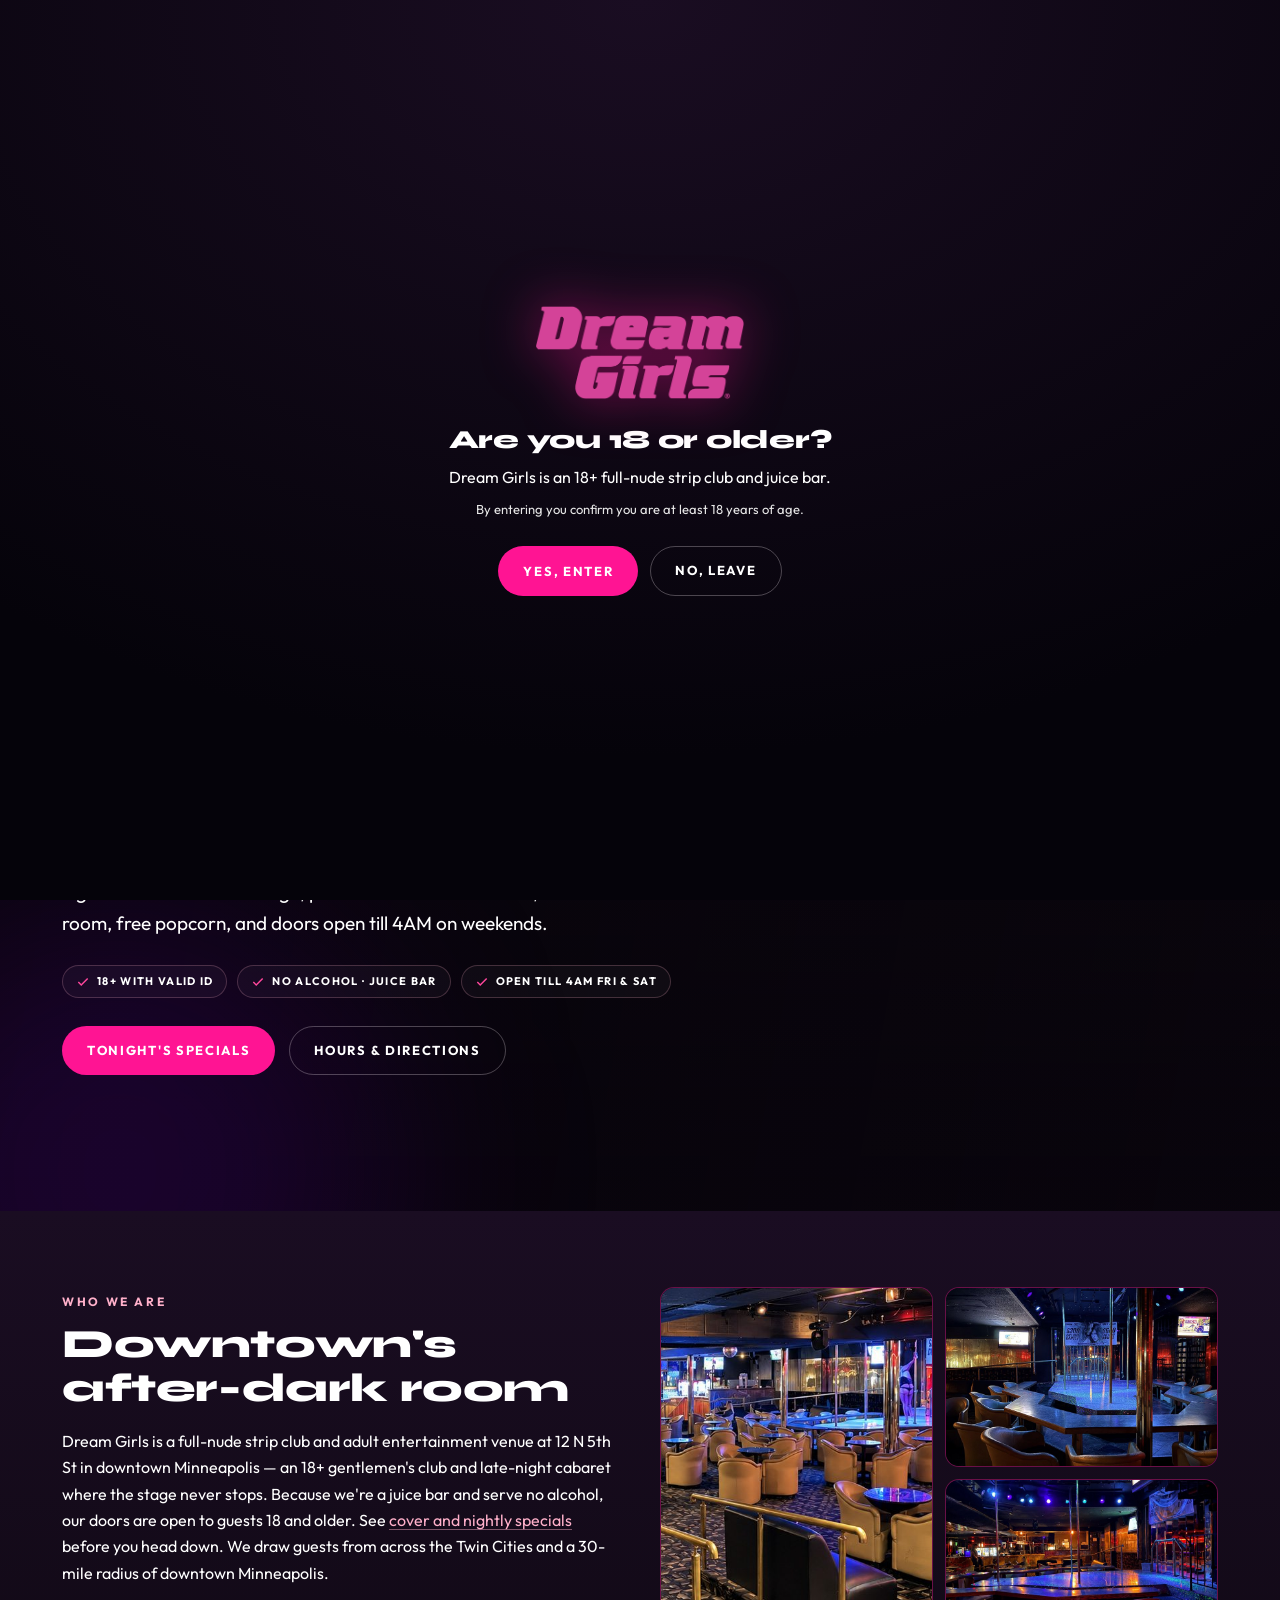
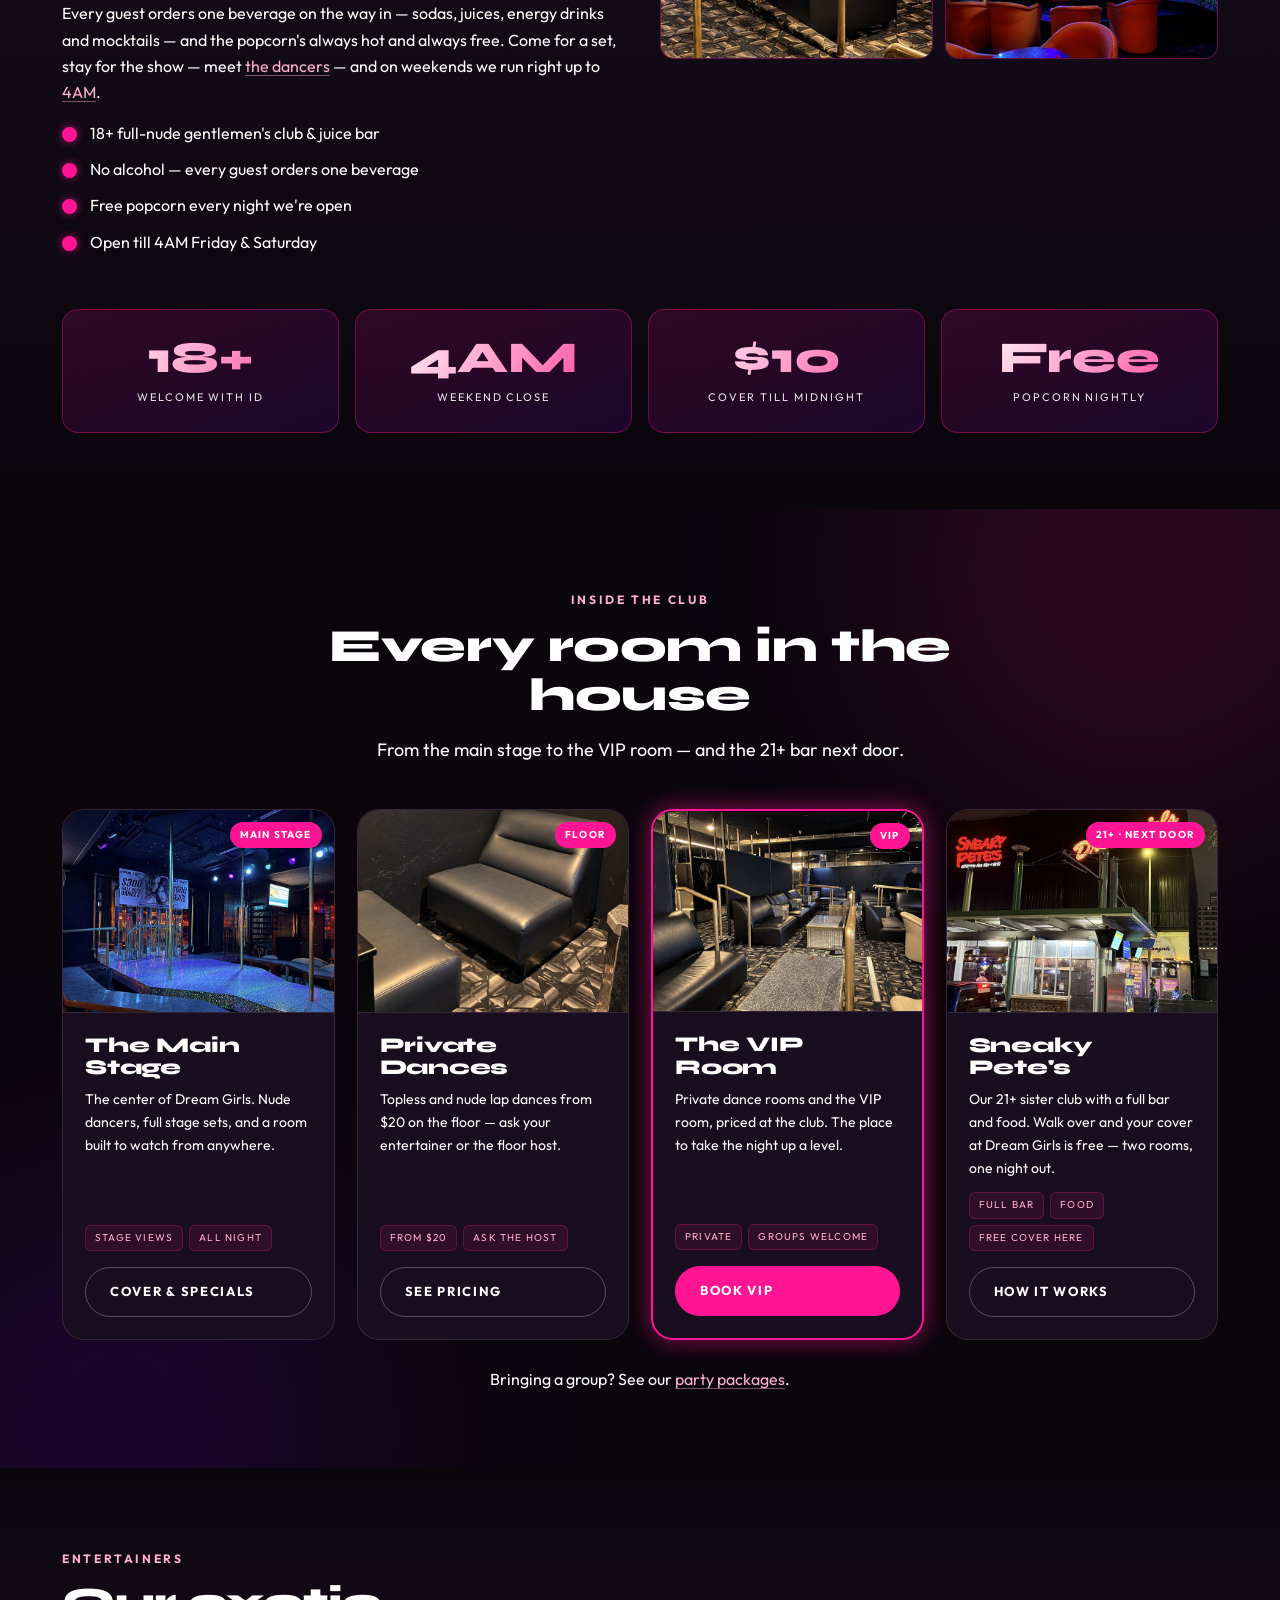
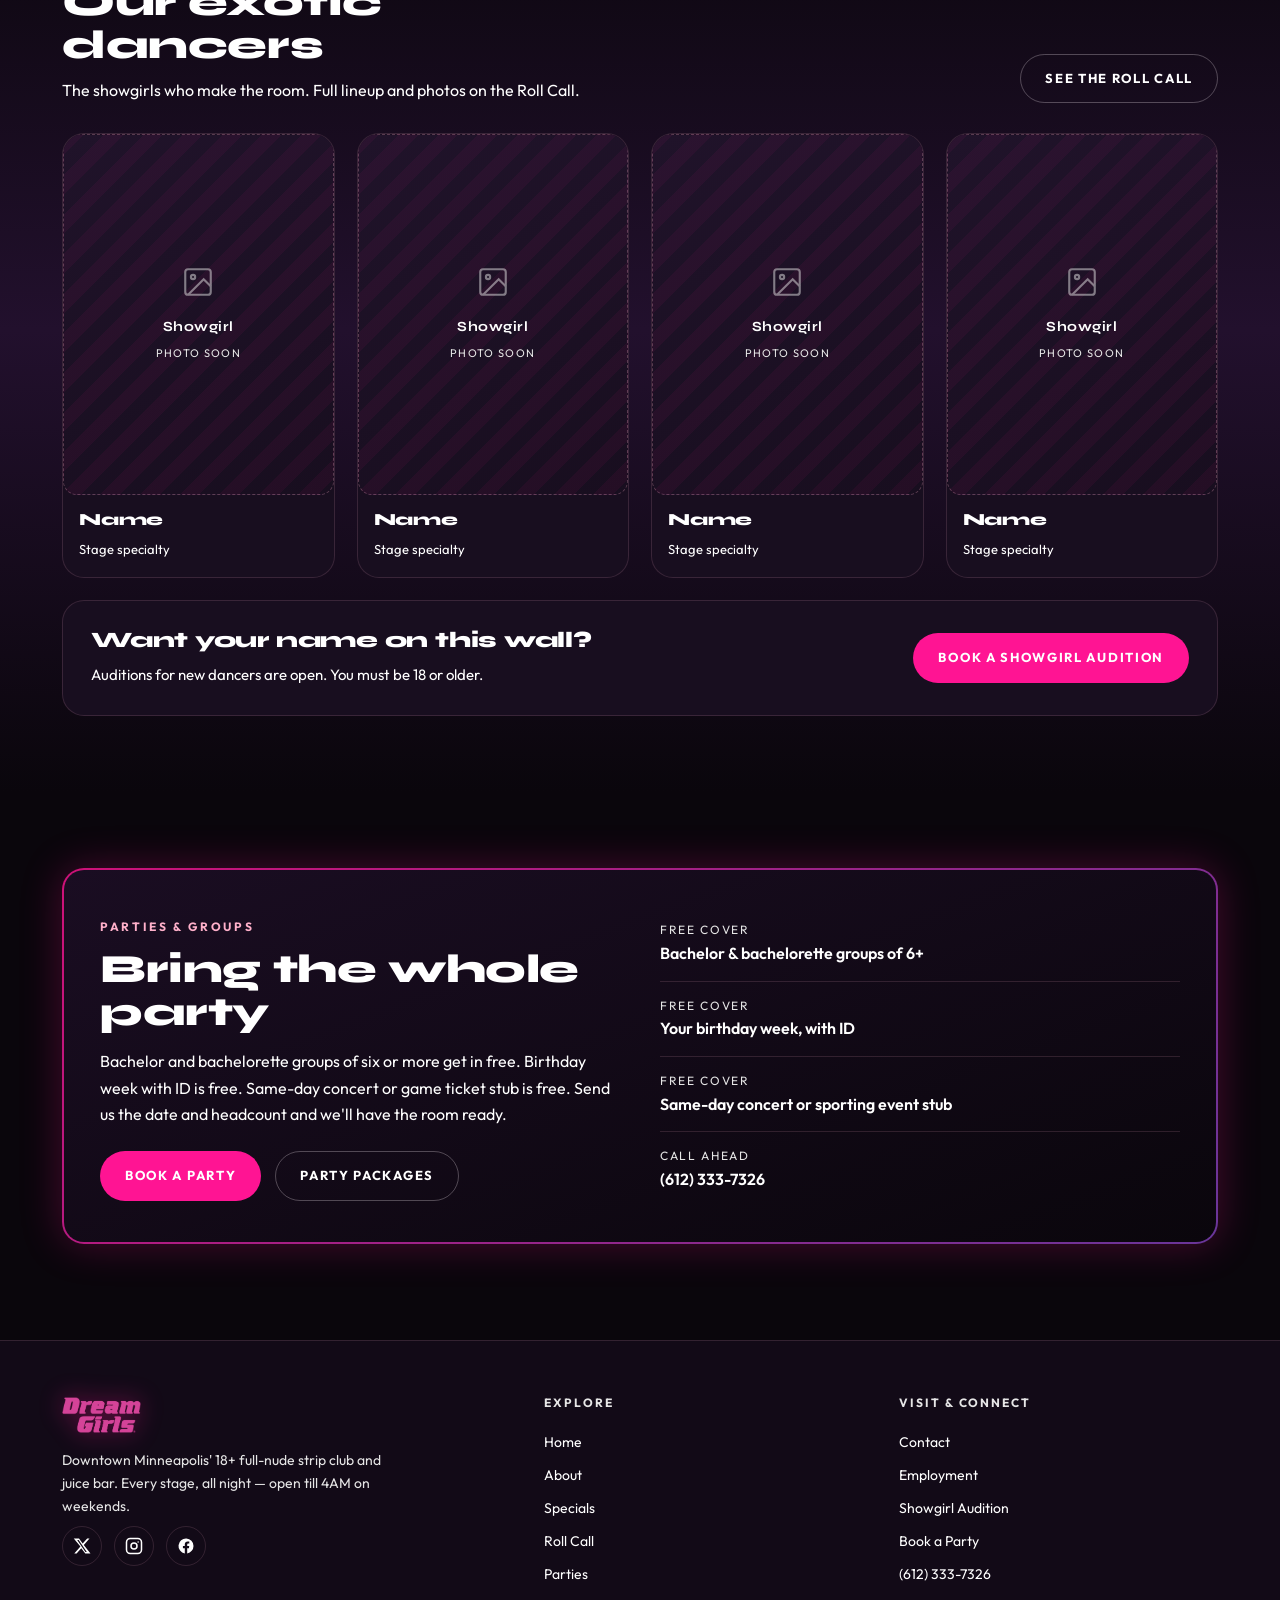
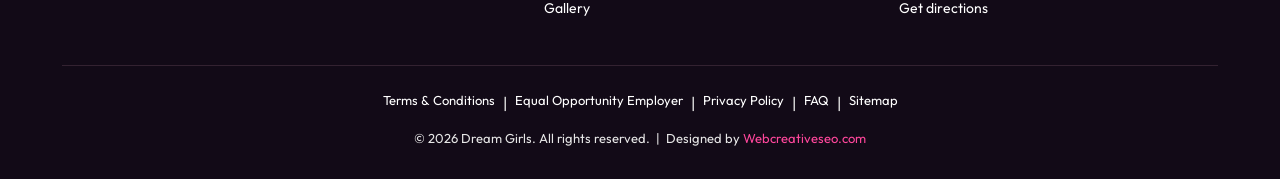
==== commit 896c35d8: "About page hero: full-bleed stage panorama backdrop; hero-photo refactored to per-page --hero-img va" ====
--- a/about.html
+++ b/about.html
@@ -26,6 +26,7 @@
 <meta name="twitter:image" content="https://dream-girls.pages.dev/assets/og-image.png"/>
 <meta name="robots" content="index, follow"/>
 <link rel="stylesheet" href="css/styles.css"/>
+<link rel="preload" as="image" href="assets/photos/about-hero.jpg"/>
 <script type="application/ld+json">{"@context":"https://schema.org","@graph":[{"@type":"WebSite","@id":"https://dream-girls.pages.dev/#website","name":"Dream Girls","url":"https://dream-girls.pages.dev/","publisher":{"@id":"https://dream-girls.pages.dev/#business"},"inLanguage":"en-US"},{"@type":["NightClub","AdultEntertainment"],"@id":"https://dream-girls.pages.dev/#business","name":"Dream Girls","url":"https://dream-girls.pages.dev/","logo":{"@id":"https://dream-girls.pages.dev/#logo"},"image":{"@id":"https://dream-girls.pages.dev/#primaryimage"},"telephone":"+1-612-333-7326","address":{"@type":"PostalAddress","streetAddress":"12 N 5th St","addressLocality":"Minneapolis","addressRegion":"MN","postalCode":"55403","addressCountry":"US"},"geo":{"@type":"GeoCoordinates","latitude":44.9799246,"longitude":-93.2727167},"hasMap":"https://maps.app.goo.gl/zmz4iUMTAG7ftsHu6","openingHoursSpecification":[{"@type":"OpeningHoursSpecification","dayOfWeek":["Wednesday","Thursday"],"opens":"20:00","closes":"03:00"},{"@type":"OpeningHoursSpecification","dayOfWeek":["Friday","Saturday"],"opens":"20:00","closes":"04:00"}],"sameAs":["https://x.com/dreamgirlsmpls","https://www.instagram.com/dreamgirlsofficial/","https://www.facebook.com/dreamgirlsminneapolis","https://www.google.com/maps/place/Dream+Girls+Strip+Club/@44.9799246,-93.2727167,17z/data=!3m1!4b1!4m6!3m5!1s0x52b3329069e89623:0xc9499bbe37a1f31c!8m2!3d44.9799246!4d-93.2727167!16s%2Fg%2F1wl4q7hw"],"areaServed":[{"@id":"https://dream-girls.pages.dev/#service-area"},{"@type":"State","name":"Minnesota","sameAs":"https://en.wikipedia.org/wiki/Minnesota"},{"@type":"City","name":"Minneapolis","sameAs":"https://en.wikipedia.org/wiki/Minneapolis"},{"@type":"AdministrativeArea","name":"Minneapolis–Saint Paul (Twin Cities) metropolitan area","sameAs":"https://en.wikipedia.org/wiki/Minneapolis%E2%80%93Saint_Paul"}],"knowsAbout":[{"@type":"Thing","name":"Strip club","sameAs":"https://en.wikipedia.org/wiki/Strip_club"},{"@type":"Thing","name":"Lap dance","sameAs":"https://en.wikipedia.org/wiki/Lap_dance"},{"@type":"Thing","name":"Stripper","sameAs":"https://en.wikipedia.org/wiki/Stripper"},{"@type":"Thing","name":"Nightlife","sameAs":"https://en.wikipedia.org/wiki/Nightlife"}],"keywords":"strip club, gentlemen's club, adult entertainment, exotic dancers, nude dancers, private dances, VIP room, cabaret, Minneapolis nightlife","publicAccess":true,"isAccessibleForFree":false,"tourBookingPage":"https://dream-girls.pages.dev/parties.html","amenityFeature":[{"@type":"LocationFeatureSpecification","name":"18+ admission with valid photo ID","value":true},{"@type":"LocationFeatureSpecification","name":"Juice bar — no alcohol served","value":true},{"@type":"LocationFeatureSpecification","name":"Full-nude stage entertainment","value":true},{"@type":"LocationFeatureSpecification","name":"Private dance rooms","value":true},{"@type":"LocationFeatureSpecification","name":"VIP room","value":true},{"@type":"LocationFeatureSpecification","name":"Free popcorn nightly","value":true},{"@type":"LocationFeatureSpecification","name":"Open till 4AM on weekends","value":true}],"hasOfferCatalog":{"@type":"OfferCatalog","name":"Dream Girls services","itemListElement":[{"@type":"Offer","itemOffered":{"@id":"https://dream-girls.pages.dev/#svc-parties"}},{"@type":"Offer","itemOffered":{"@id":"https://dream-girls.pages.dev/#svc-private-dances"}},{"@type":"Offer","itemOffered":{"@id":"https://dream-girls.pages.dev/#svc-vip-room"}}]},"potentialAction":[{"@type":"ReserveAction","name":"Book a party","target":{"@type":"EntryPoint","urlTemplate":"https://dream-girls.pages.dev/contact.html#party","actionPlatform":["http://schema.org/DesktopWebPlatform","http://schema.org/MobileWebPlatform"]}},{"@type":"ApplyAction","name":"Apply for employment","target":{"@type":"EntryPoint","urlTemplate":"https://dream-girls.pages.dev/contact.html#employment","actionPlatform":["http://schema.org/DesktopWebPlatform","http://schema.org/MobileWebPlatform"]}},{"@type":"ApplyAction","name":"Request a showgirl audition","target":{"@type":"EntryPoint","urlTemplate":"https://dream-girls.pages.dev/contact.html#audition","actionPlatform":["http://schema.org/DesktopWebPlatform","http://schema.org/MobileWebPlatform"]}},{"@type":"AskAction","name":"Contact Dream Girls","target":{"@type":"EntryPoint","urlTemplate":"https://dream-girls.pages.dev/contact.html","actionPlatform":["http://schema.org/DesktopWebPlatform","http://schema.org/MobileWebPlatform"]}},{"@type":"CommunicateAction","name":"Call Dream Girls","target":{"@type":"EntryPoint","urlTemplate":"tel:+16123337326","actionPlatform":["http://schema.org/DesktopWebPlatform","http://schema.org/MobileWebPlatform"]}}]},{"@type":"ImageObject","@id":"https://dream-girls.pages.dev/#logo","url":"https://dream-girls.pages.dev/assets/dream-girls-logo.png","contentUrl":"https://dream-girls.pages.dev/assets/dream-girls-logo.png","width":450,"height":205,"caption":"Dream Girls logo"},{"@type":"ImageObject","@id":"https://dream-girls.pages.dev/#primaryimage","url":"https://dream-girls.pages.dev/assets/og-image.png","contentUrl":"https://dream-girls.pages.dev/assets/og-image.png","width":1200,"height":630,"caption":"Dream Girls — 18+ full-nude strip club in downtown Minneapolis"},{"@type":"GeoCircle","@id":"https://dream-girls.pages.dev/#service-area","description":"30-mile service radius anchored on Minneapolis, Minnesota","geoMidpoint":{"@type":"GeoCoordinates","latitude":44.9799246,"longitude":-93.2727167},"geoRadius":"48280"},{"@type":"BreadcrumbList","@id":"https://dream-girls.pages.dev/about.html#breadcrumb","itemListElement":[{"@type":"ListItem","position":1,"name":"Home","item":"https://dream-girls.pages.dev/"},{"@type":"ListItem","position":2,"name":"About","item":"https://dream-girls.pages.dev/about.html"}]},{"@type":"AboutPage","@id":"https://dream-girls.pages.dev/about.html#webpage","url":"https://dream-girls.pages.dev/about.html","name":"About Dream Girls - Minneapolis Strip Club | Juice Bar","description":"About Dream Girls, an 18+ full-nude strip club and juice bar at 12 N 5th St, downtown Minneapolis, and our 21+ sister club Sneaky Pete's. See what makes it.","isPartOf":{"@id":"https://dream-girls.pages.dev/#website"},"about":{"@id":"https://dream-girls.pages.dev/#business"},"breadcrumb":{"@id":"https://dream-girls.pages.dev/about.html#breadcrumb"},"primaryImageOfPage":{"@id":"https://dream-girls.pages.dev/#primaryimage"},"inLanguage":"en-US"},{"@type":"Service","@id":"https://dream-girls.pages.dev/#svc-parties","name":"Bachelor, bachelorette & group parties","url":"https://dream-girls.pages.dev/parties.html","provider":{"@id":"https://dream-girls.pages.dev/#business"}},{"@type":"Service","@id":"https://dream-girls.pages.dev/#svc-private-dances","name":"Private dances","url":"https://dream-girls.pages.dev/specials.html","provider":{"@id":"https://dream-girls.pages.dev/#business"}},{"@type":"Service","@id":"https://dream-girls.pages.dev/#svc-vip-room","name":"VIP room","url":"https://dream-girls.pages.dev/parties.html","provider":{"@id":"https://dream-girls.pages.dev/#business"}}]}</script>
 </head>
 <body>
@@ -74,7 +75,7 @@
 <div class="page active">
 
   <!-- HERO -->
-  <section class="band-glow" style="padding-top:44px">
+  <section class="hero-photo band-glow" style="padding-top:44px;--hero-img:url(assets/photos/about-hero.jpg)">
     <div class="wrap">
       <div class="crumb"><a href="index.html">Home</a><span>›</span><b>About</b></div>
       <div class="hero-split" style="padding-top:0">
--- a/css/styles.css
+++ b/css/styles.css
@@ -248,7 +248,7 @@
     background:var(--pink);box-shadow:0 0 8px rgba(255,20,147,.6)}
 
   /* gallery */
-  .gtabs{display:flex;gap:10px;flex-wrap:wrap;margin:22px 0 20px}
+  .gtabs{display:flex;gap:10px;flex-wrap:wrap;margin:22px 0 4px}
   .gtabs button{
     font-family:'Syne';font-weight:700;font-size:14px;letter-spacing:.04em;cursor:pointer;
     padding:10px 20px;border-radius:999px;color:var(--muted);
@@ -256,21 +256,35 @@
   .gtabs button:hover{color:var(--pink-soft);border-color:var(--pink-2)}
   .gtabs button.active{color:#fff;background:rgba(255,20,147,.16);border-color:var(--pink-2);
     box-shadow:0 0 18px rgba(255,20,147,.25)}
-  .gpanel{display:none}
-  .gpanel.active{display:grid}
+  .gchapter{display:none;padding-top:34px}
+  .gchapter.active{display:block}
+  .gchapter .section-head p{max-width:620px}
+  .gfig{margin:0;display:flex;flex-direction:column;gap:9px}
+  .gfig .ph{aspect-ratio:850/550}
+  .gfig figcaption{font-style:italic;font-size:14px;color:var(--muted);letter-spacing:.02em;padding-left:2px}
+  .gchap-grid .gfig.wide2{grid-column:span 2}
+  .gchap-grid .gfig.wide2 .ph{aspect-ratio:auto;flex:1;min-height:100%}
+  .gcta{margin-top:26px}
+  .gclose{display:flex;align-items:center;justify-content:space-between;gap:28px;flex-wrap:wrap;
+    padding:34px;border-radius:var(--r);border:1px solid var(--line-strong);
+    background:linear-gradient(160deg,var(--card-2),var(--card))}
+  .gclose h2{font-size:clamp(24px,3.4vw,34px);margin-bottom:8px}
+  .gclose-btns{display:flex;gap:12px;flex-wrap:wrap}
   .lb{position:fixed;inset:0;z-index:200;display:none;align-items:center;justify-content:center;
-    background:rgba(5,2,10,.92);backdrop-filter:blur(6px);padding:4vh 4vw;cursor:zoom-out}
+    background:rgba(5,2,10,.92);backdrop-filter:blur(6px);padding:4vh 4vw}
   .lb.open{display:flex}
-  .lb img{max-width:100%;max-height:100%;border-radius:14px;border:1px solid var(--line-strong);
+  .lb img{max-width:100%;max-height:82vh;border-radius:14px;border:1px solid var(--line-strong);
     box-shadow:0 30px 80px rgba(0,0,0,.6)}
-  .lb .lb-x{position:absolute;top:18px;right:22px;font-size:34px;line-height:1;color:#fff;opacity:.7;
-    background:none;border:0;cursor:pointer}
-  .lb .lb-x:hover{opacity:1}
+  .lb .lb-cap{position:absolute;bottom:26px;left:0;right:0;text-align:center;font-style:italic;
+    color:var(--muted);font-size:15px;pointer-events:none}
+  .lb button{position:absolute;background:none;border:0;cursor:pointer;color:#fff;opacity:.65;transition:opacity .2s}
+  .lb button:hover{opacity:1}
+  .lb .lb-x{top:16px;right:22px;font-size:36px;line-height:1}
+  .lb .lb-prev,.lb .lb-next{top:50%;transform:translateY(-50%);font-size:44px;line-height:1;padding:20px 14px}
+  .lb .lb-prev{left:8px}
+  .lb .lb-next{right:8px}
   .gallery-grid{display:grid;grid-template-columns:repeat(4,1fr);gap:14px}
-  .gallery-grid .ph:nth-child(1){grid-row:span 2}
-  .gallery-grid .ph:nth-child(6){grid-column:span 2}
-  .gallery-grid.even .ph:nth-child(1){grid-row:auto}
-  .gallery-grid.even .ph:nth-child(6){grid-column:auto}
+  .gallery-grid{align-items:stretch}
 
   /* CTA band */
   .band{
@@ -319,7 +333,6 @@
     .g4,.weekly,.facts{grid-template-columns:repeat(2,1fr)}
     .g3{grid-template-columns:1fr}
     .gallery-grid{grid-template-columns:repeat(2,1fr)}
-    .gallery-grid .ph:nth-child(6){grid-column:auto}
     .foot-top{grid-template-columns:1fr;gap:28px}
   }
   @media(max-width:560px){
@@ -387,6 +400,19 @@
 .neon-card .cap h3{font-size:26px;margin:8px 0 4px}
 .neon-card .cap p{font-size:14px;color:var(--muted-2)}
 
+/* hero photo backdrop */
+.hero-photo{
+  background:
+    linear-gradient(100deg, rgba(8,4,12,.84) 0%, rgba(8,4,12,.68) 42%, rgba(8,4,12,.32) 100%),
+    linear-gradient(0deg, rgba(8,4,12,.85) 0%, rgba(8,4,12,.15) 34%, transparent 55%),
+    var(--hero-img) center/cover no-repeat;
+}
+@media(max-width:900px){
+  .hero-photo{background:
+    linear-gradient(180deg, rgba(8,4,12,.72) 0%, rgba(8,4,12,.8) 70%, rgba(8,4,12,.87) 100%),
+    var(--hero-img) center/cover no-repeat}
+}
+
 /* hero split */
 .hero-split{display:grid;grid-template-columns:1.15fr .85fr;gap:48px;align-items:center;padding:70px 0 60px}
 .hero-split p.lead{font-size:clamp(16px,1.9vw,19px);color:var(--muted);max-width:560px;margin:18px 0 0}
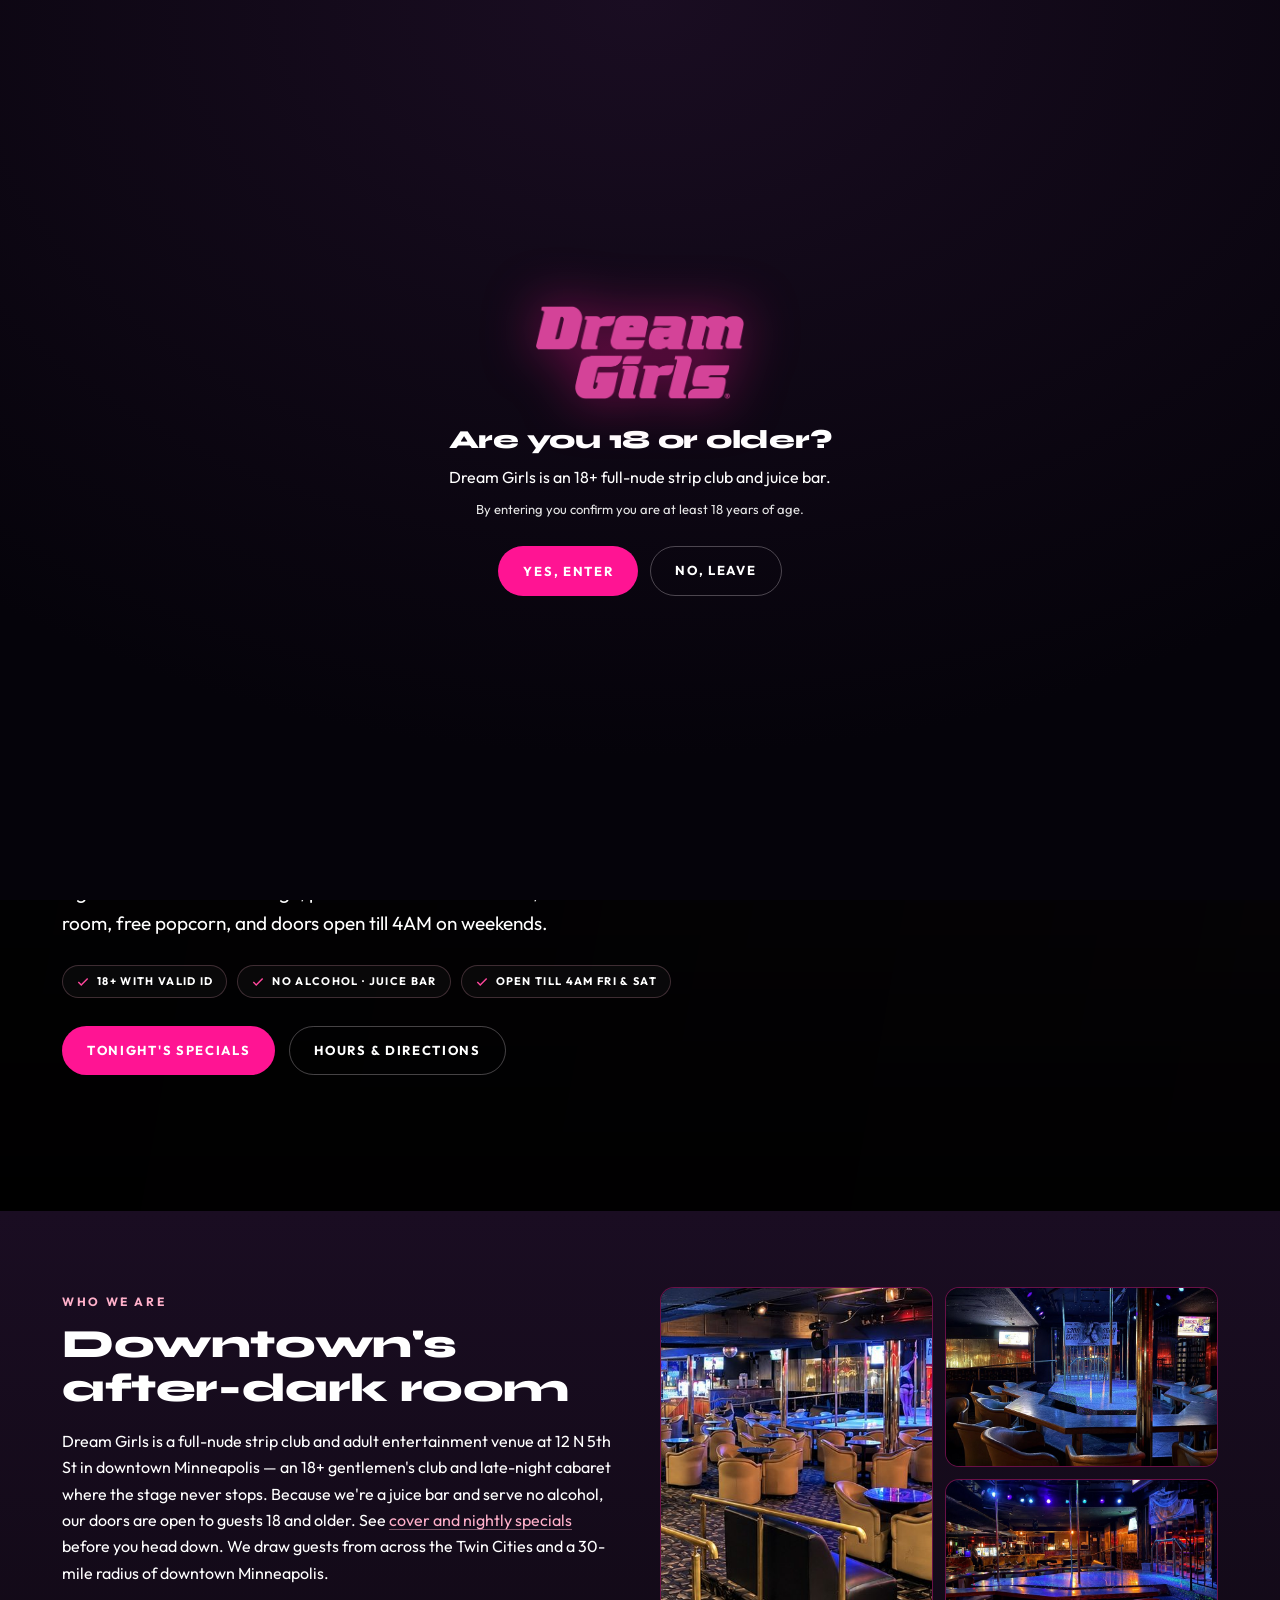
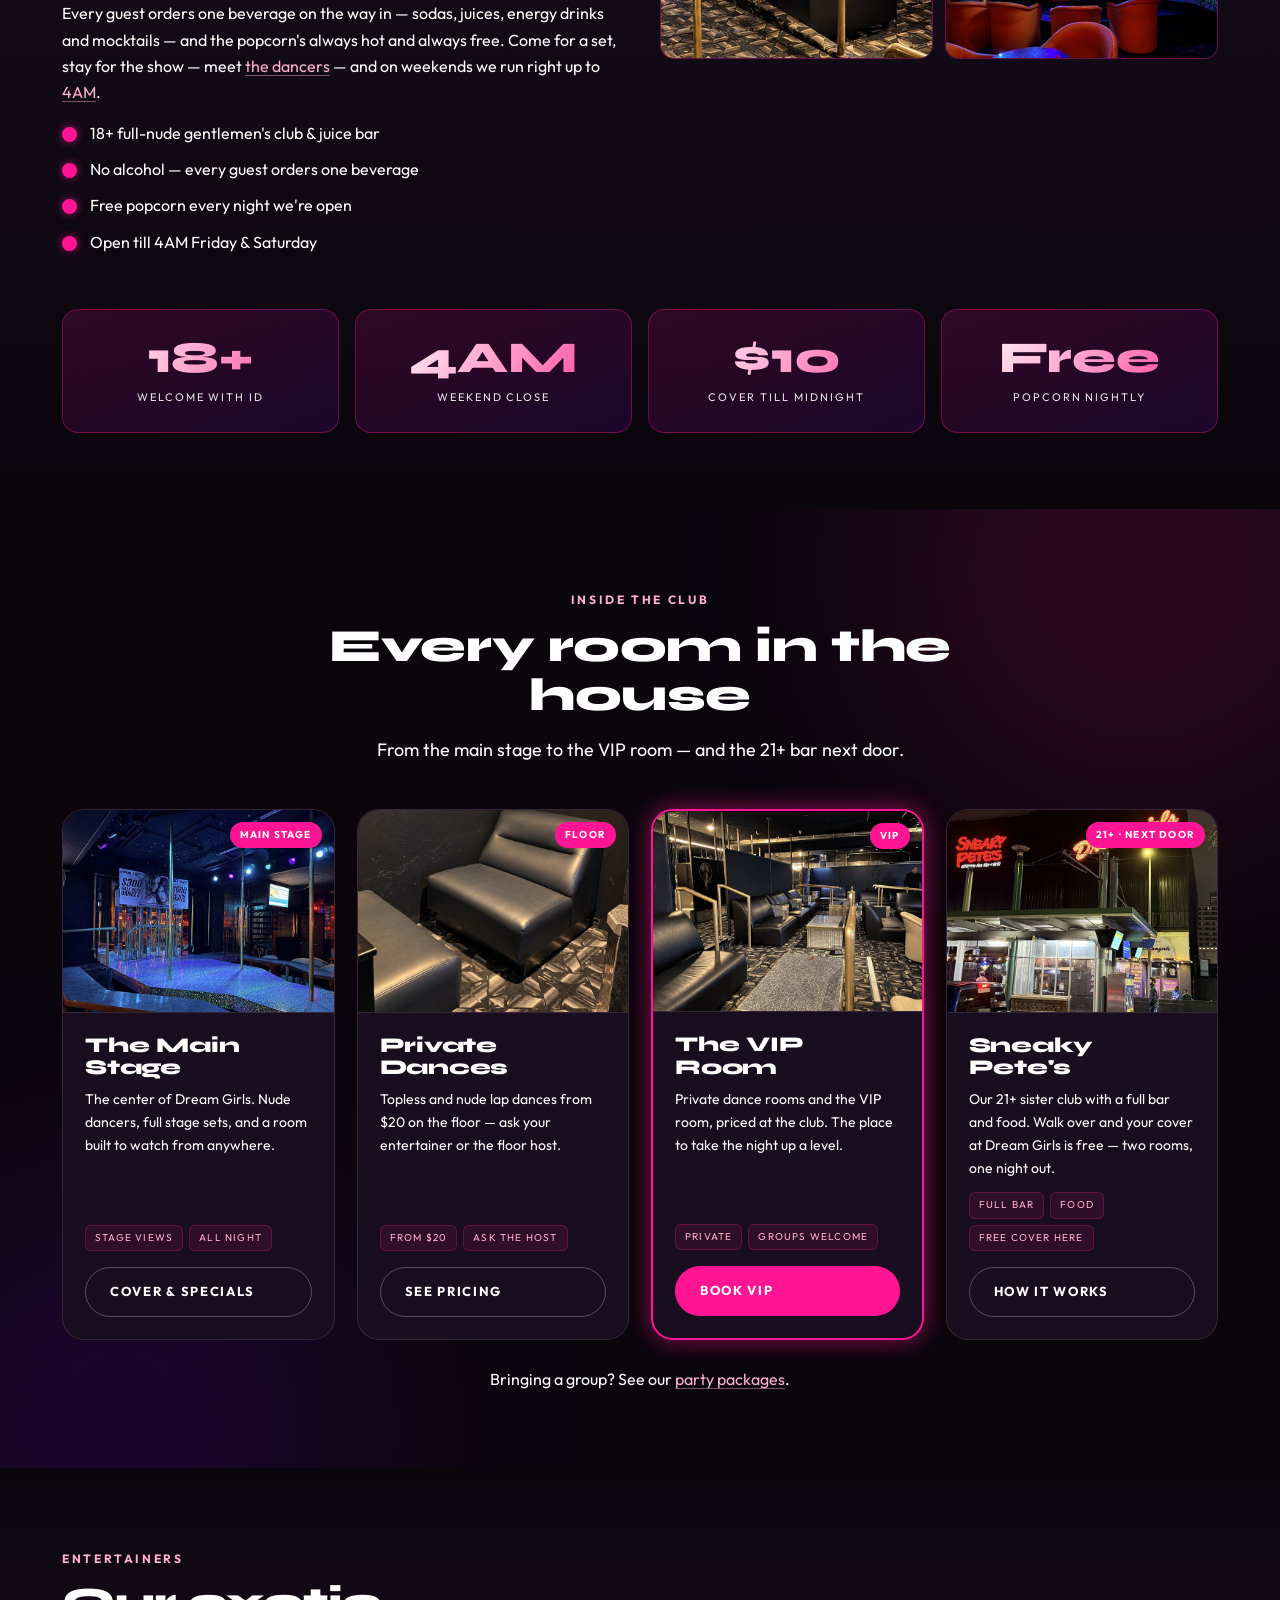
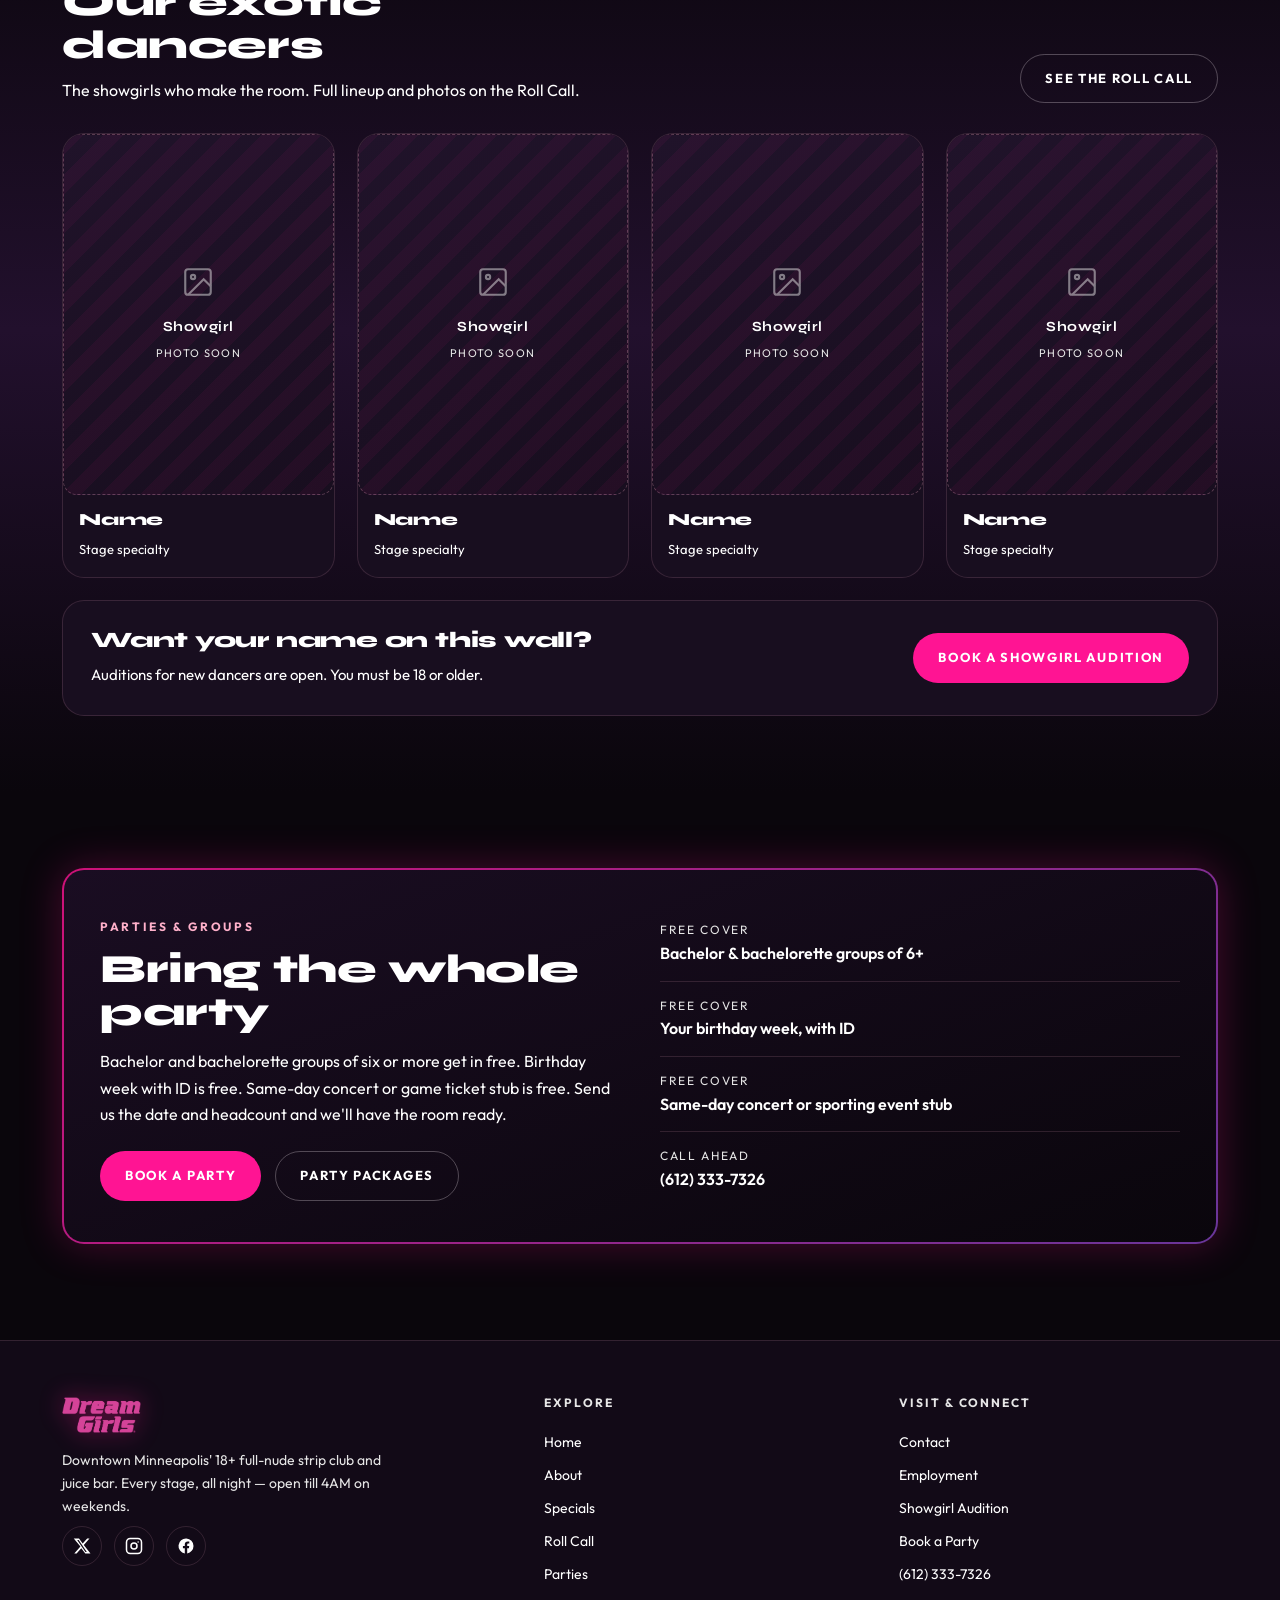
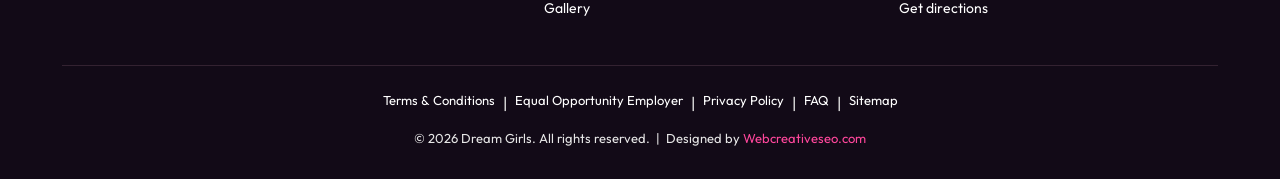
==== commit 82165391: "Hero: remove side cards on home + about so the photo runs behind the text; pure black overlay (no pu" ====
--- a/about.html
+++ b/about.html
@@ -93,10 +93,6 @@
             <a class="btn btn-ghost" href="contact.html">Hours &amp; directions</a>
           </div>
         </div>
-        <div class="neon-card rv d2"><div class="in">
-          <div class="ph has-img"><img src="assets/photos/stage-01.jpg" alt="Dream Girls main stage with sparkling floor and show lights" width="850" height="550" loading="lazy"/></div>
-          <div class="cap"><span class="pill">Main showroom</span><h3>The stage never stops</h3><p>Every stage, every set, all night long.</p></div>
-        </div></div>
       </div>
     </div>
   </section>
--- a/css/styles.css
+++ b/css/styles.css
@@ -403,13 +403,14 @@
 /* hero photo backdrop */
 .hero-photo{
   background:
-    linear-gradient(100deg, rgba(8,4,12,.84) 0%, rgba(8,4,12,.68) 42%, rgba(8,4,12,.32) 100%),
-    linear-gradient(0deg, rgba(8,4,12,.85) 0%, rgba(8,4,12,.15) 34%, transparent 55%),
+    linear-gradient(100deg, rgba(0,0,0,.84) 0%, rgba(0,0,0,.68) 42%, rgba(0,0,0,.32) 100%),
+    linear-gradient(0deg, rgba(0,0,0,.85) 0%, rgba(0,0,0,.15) 34%, transparent 55%),
     var(--hero-img) center/cover no-repeat;
 }
+.hero-photo::before,.hero-photo::after{display:none}
 @media(max-width:900px){
   .hero-photo{background:
-    linear-gradient(180deg, rgba(8,4,12,.72) 0%, rgba(8,4,12,.8) 70%, rgba(8,4,12,.87) 100%),
+    linear-gradient(180deg, rgba(0,0,0,.72) 0%, rgba(0,0,0,.8) 70%, rgba(0,0,0,.87) 100%),
     var(--hero-img) center/cover no-repeat}
 }
 
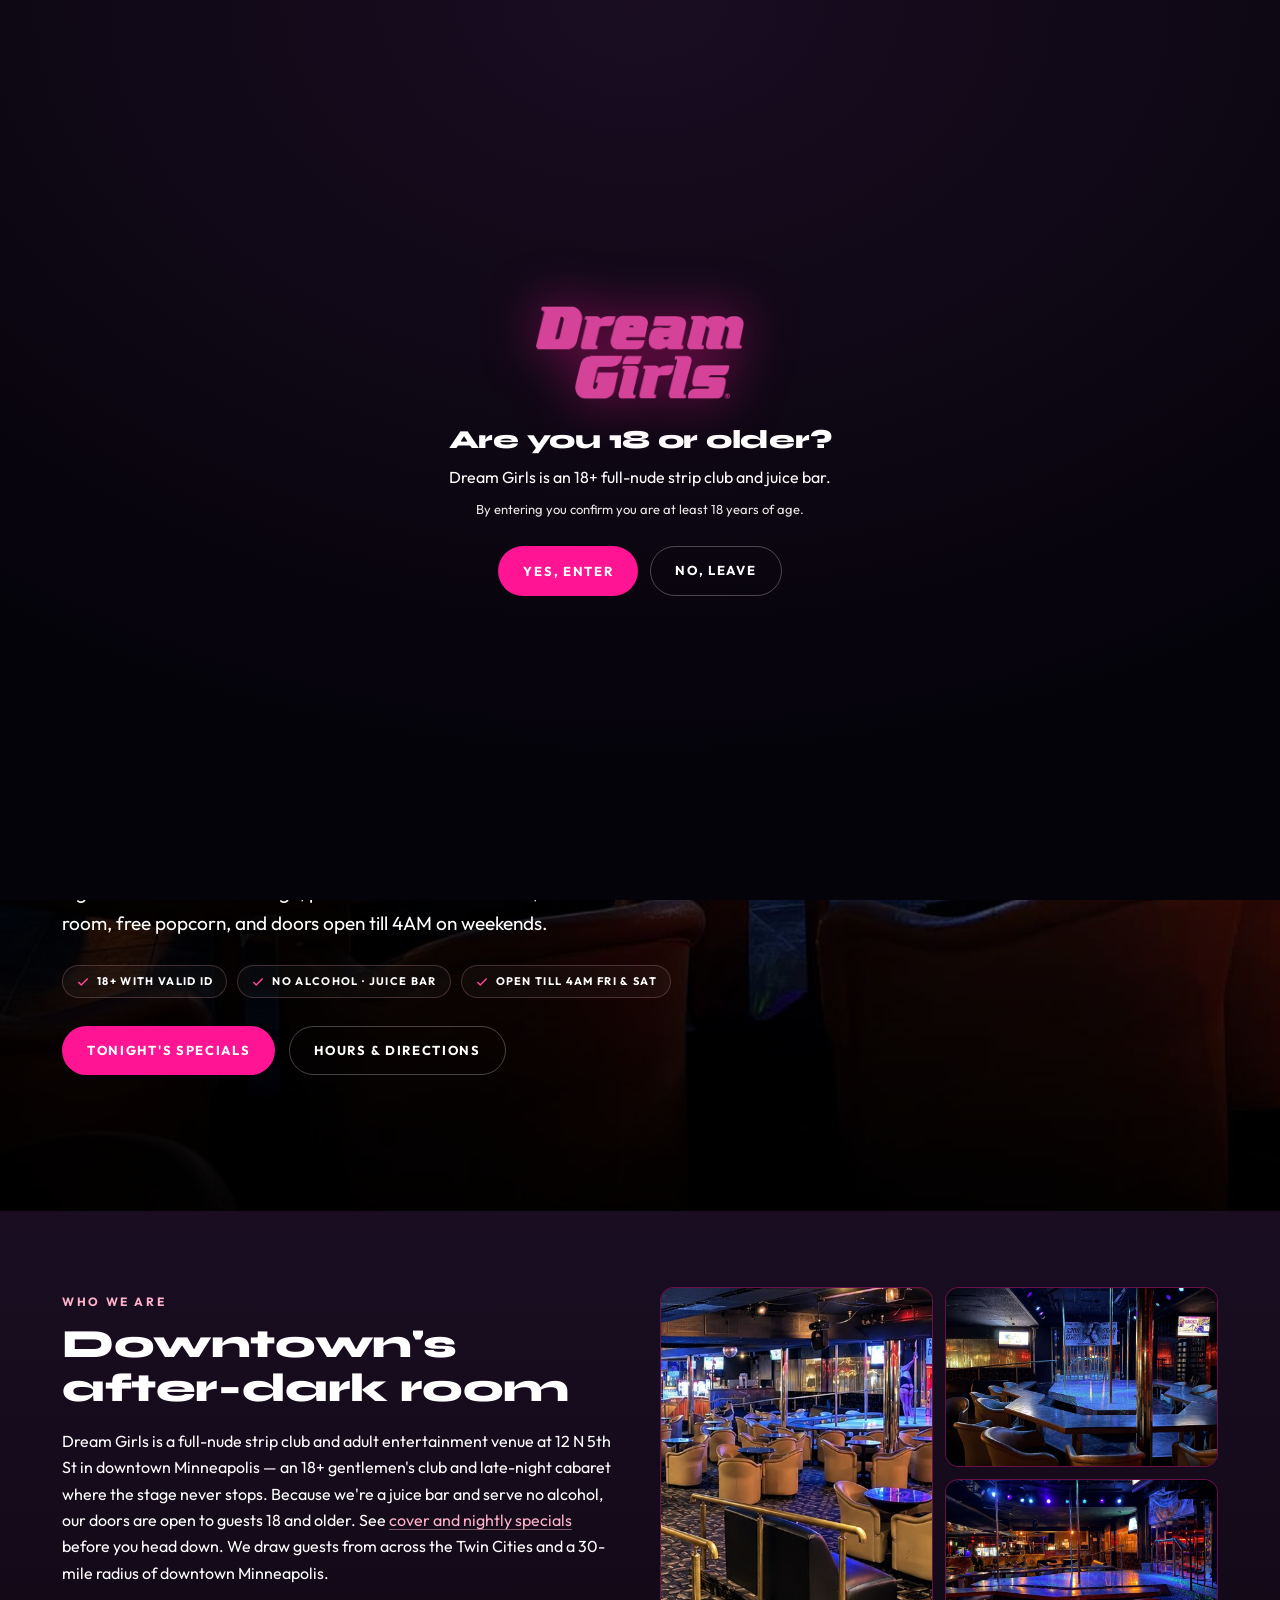
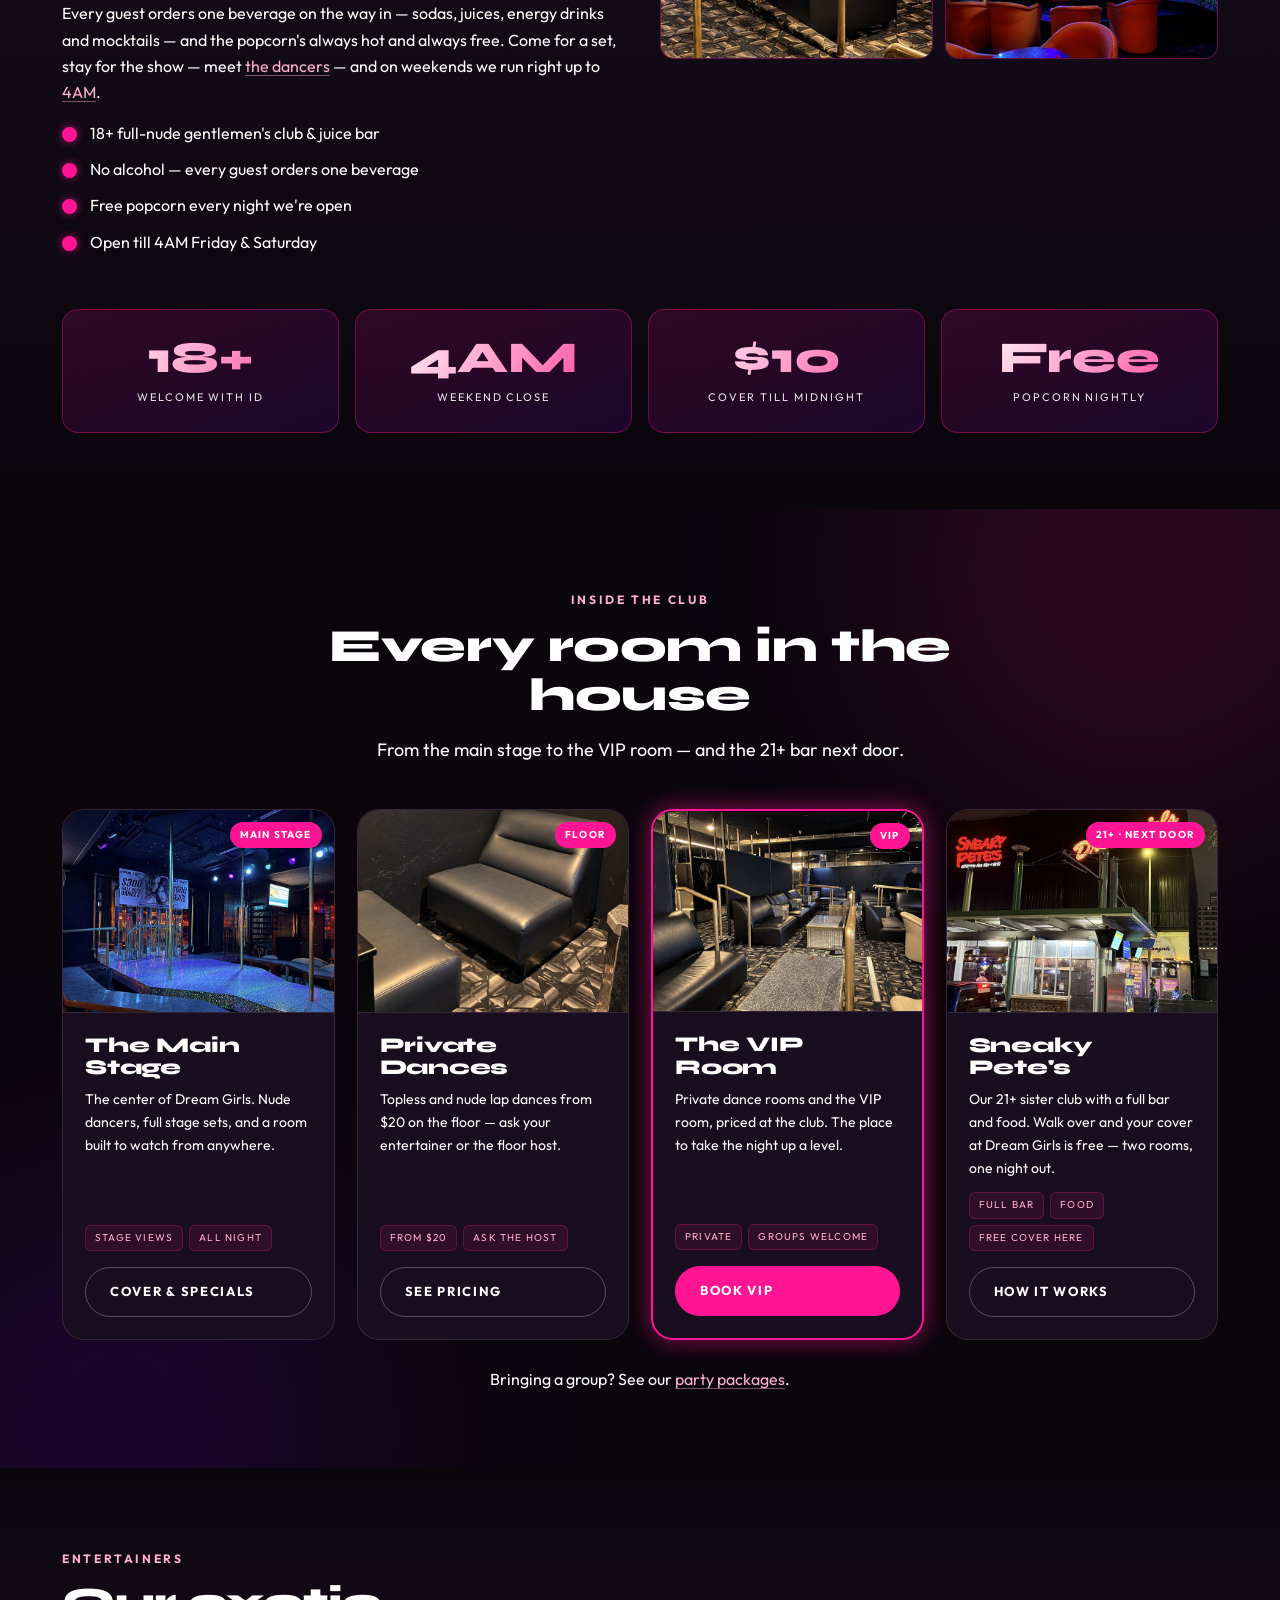
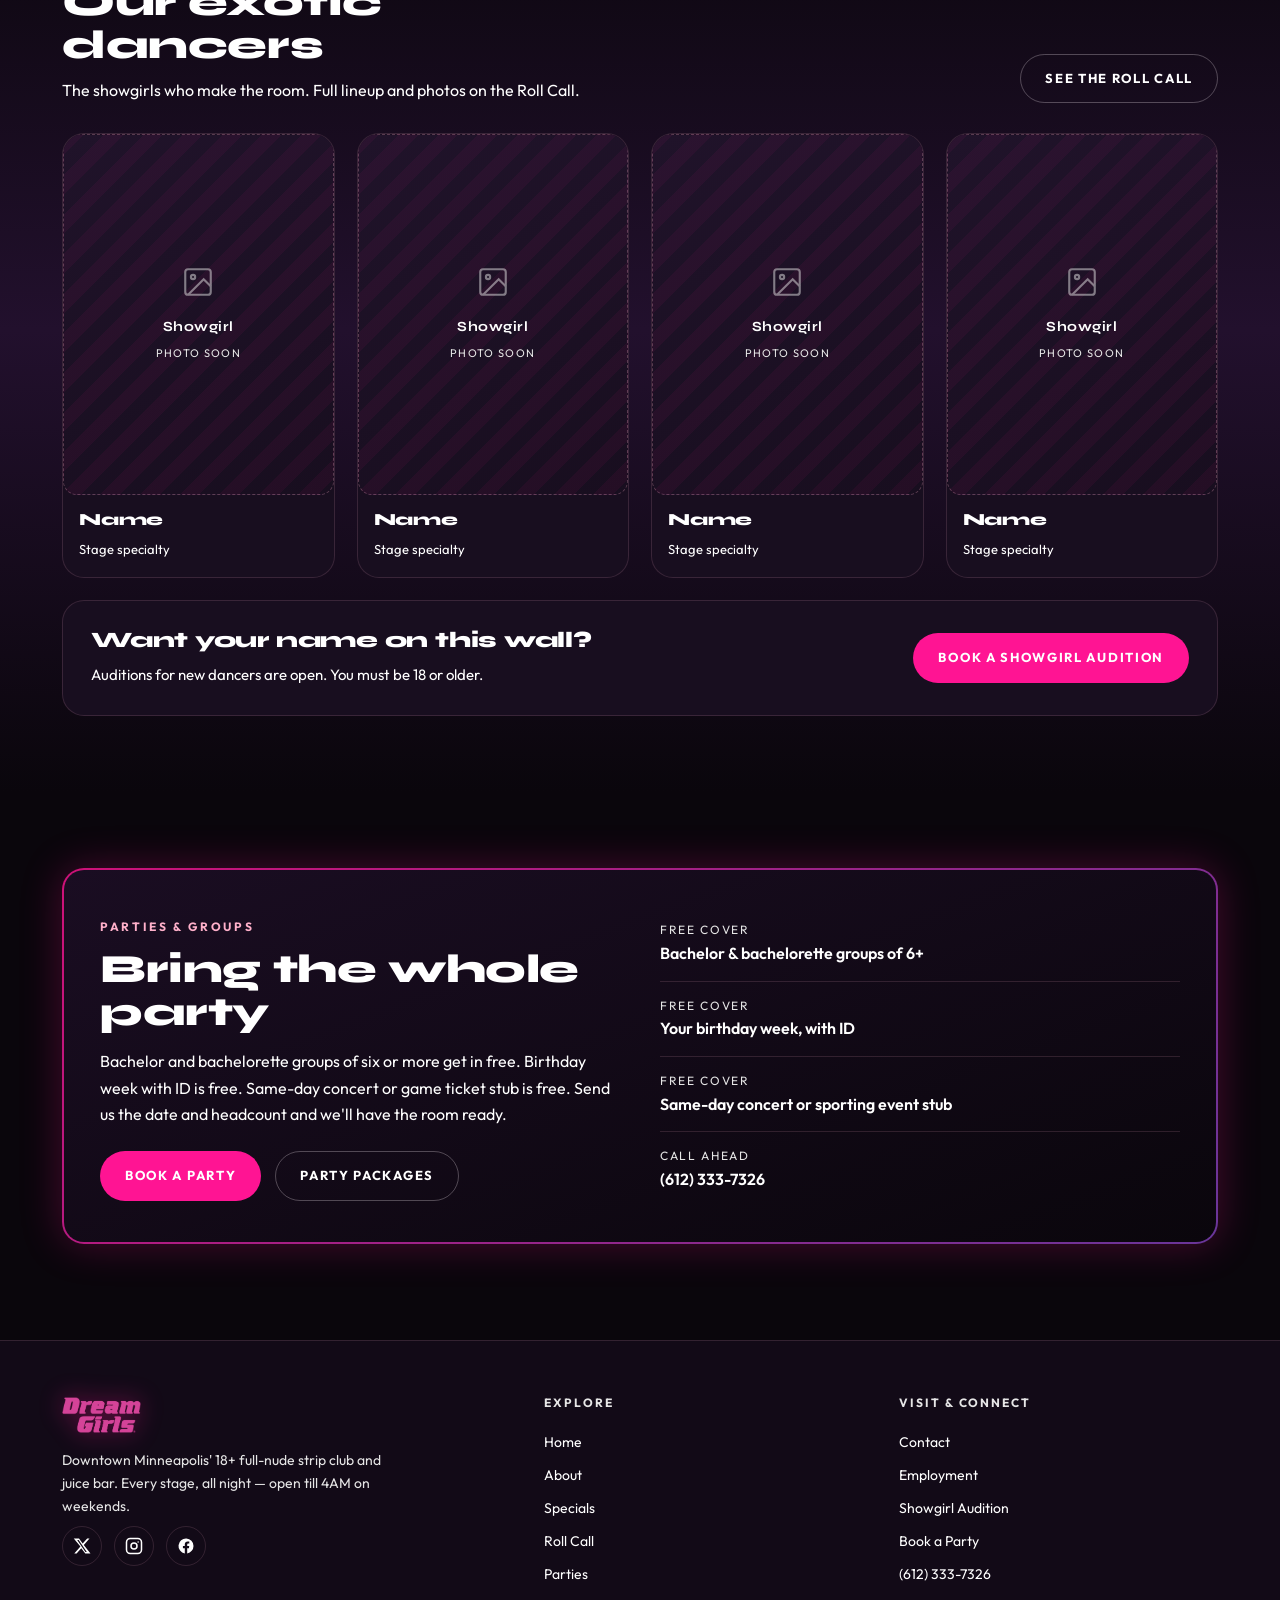
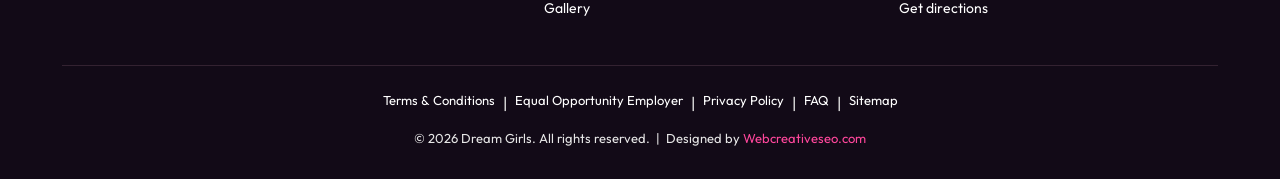
==== commit cb1b8c18: "Fix black heroes: root-absolute --hero-img paths (relative url() in the custom property resolved aga" ====
--- a/about.html
+++ b/about.html
@@ -75,7 +75,7 @@
 <div class="page active">
 
   <!-- HERO -->
-  <section class="hero-photo band-glow" style="padding-top:44px;--hero-img:url(assets/photos/about-hero.jpg)">
+  <section class="hero-photo band-glow" style="padding-top:44px;--hero-img:url(/assets/photos/about-hero.jpg)">
     <div class="wrap">
       <div class="crumb"><a href="index.html">Home</a><span>›</span><b>About</b></div>
       <div class="hero-split" style="padding-top:0">
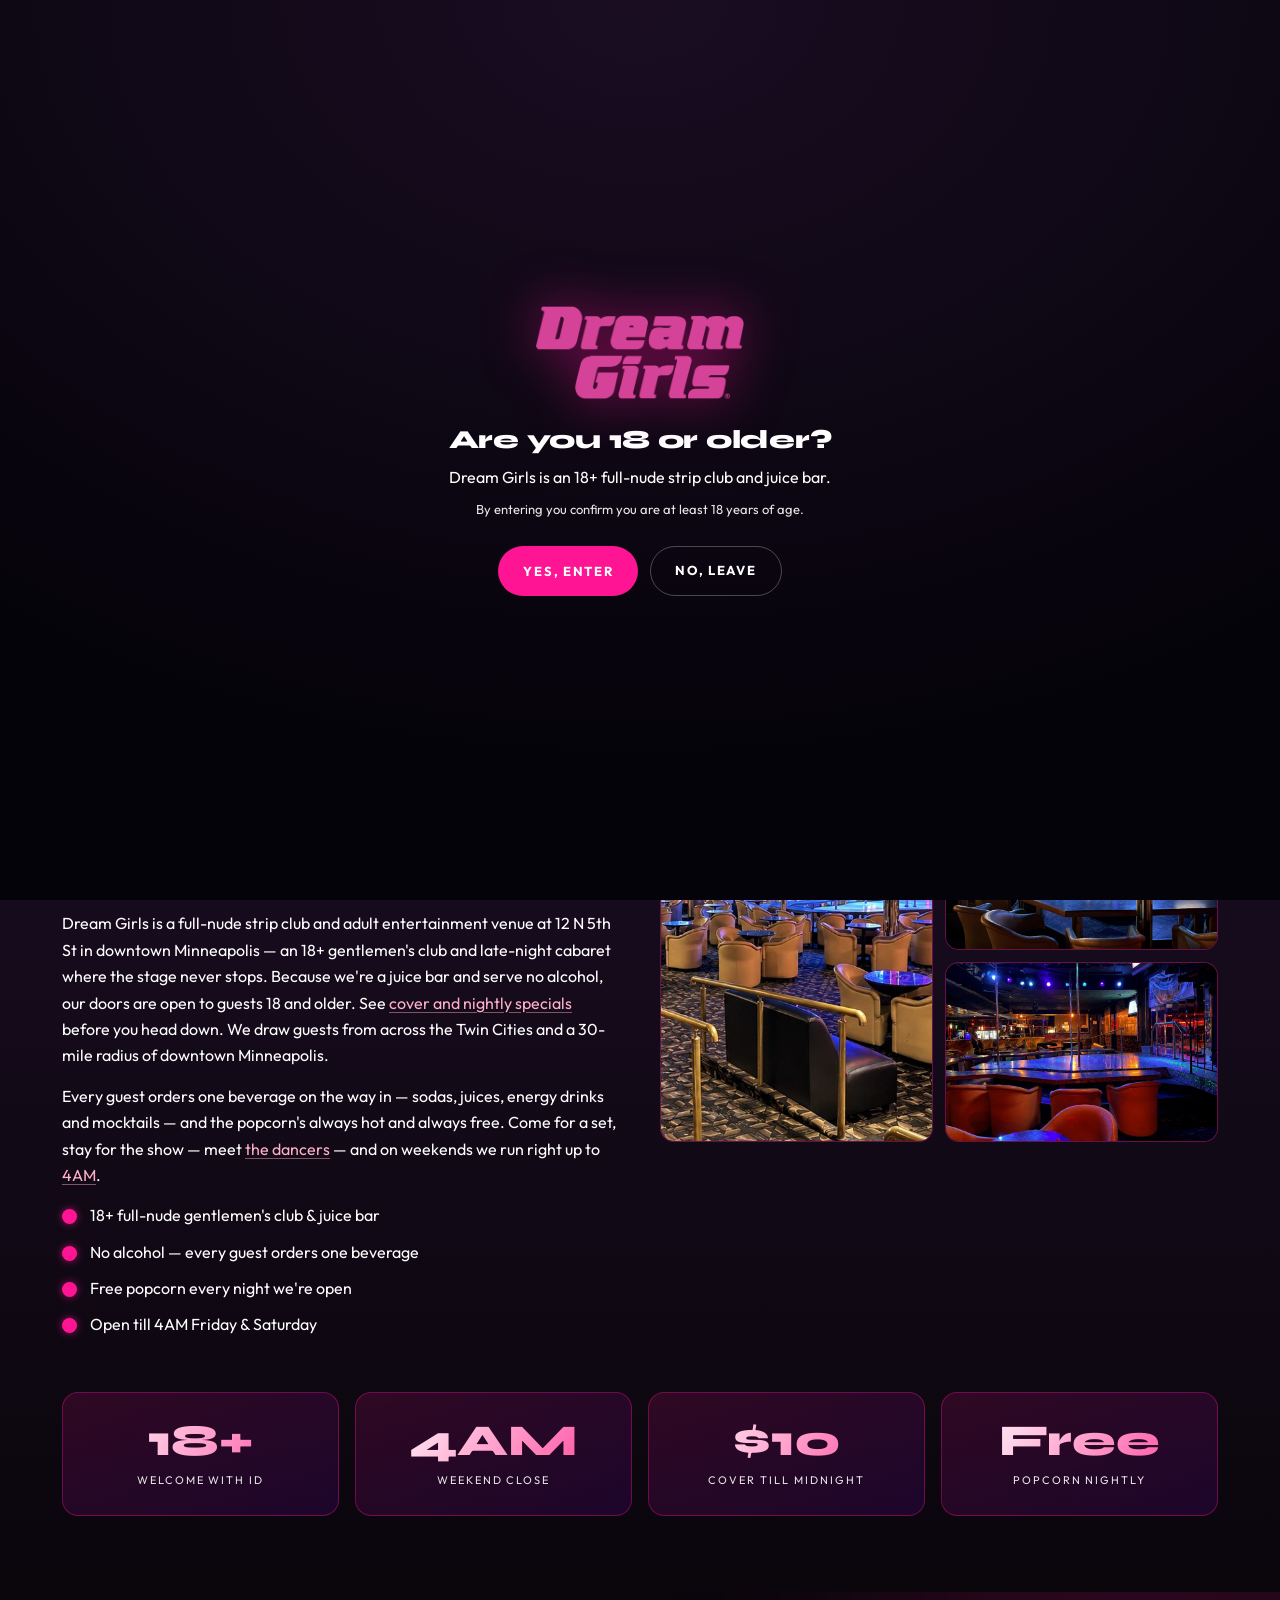
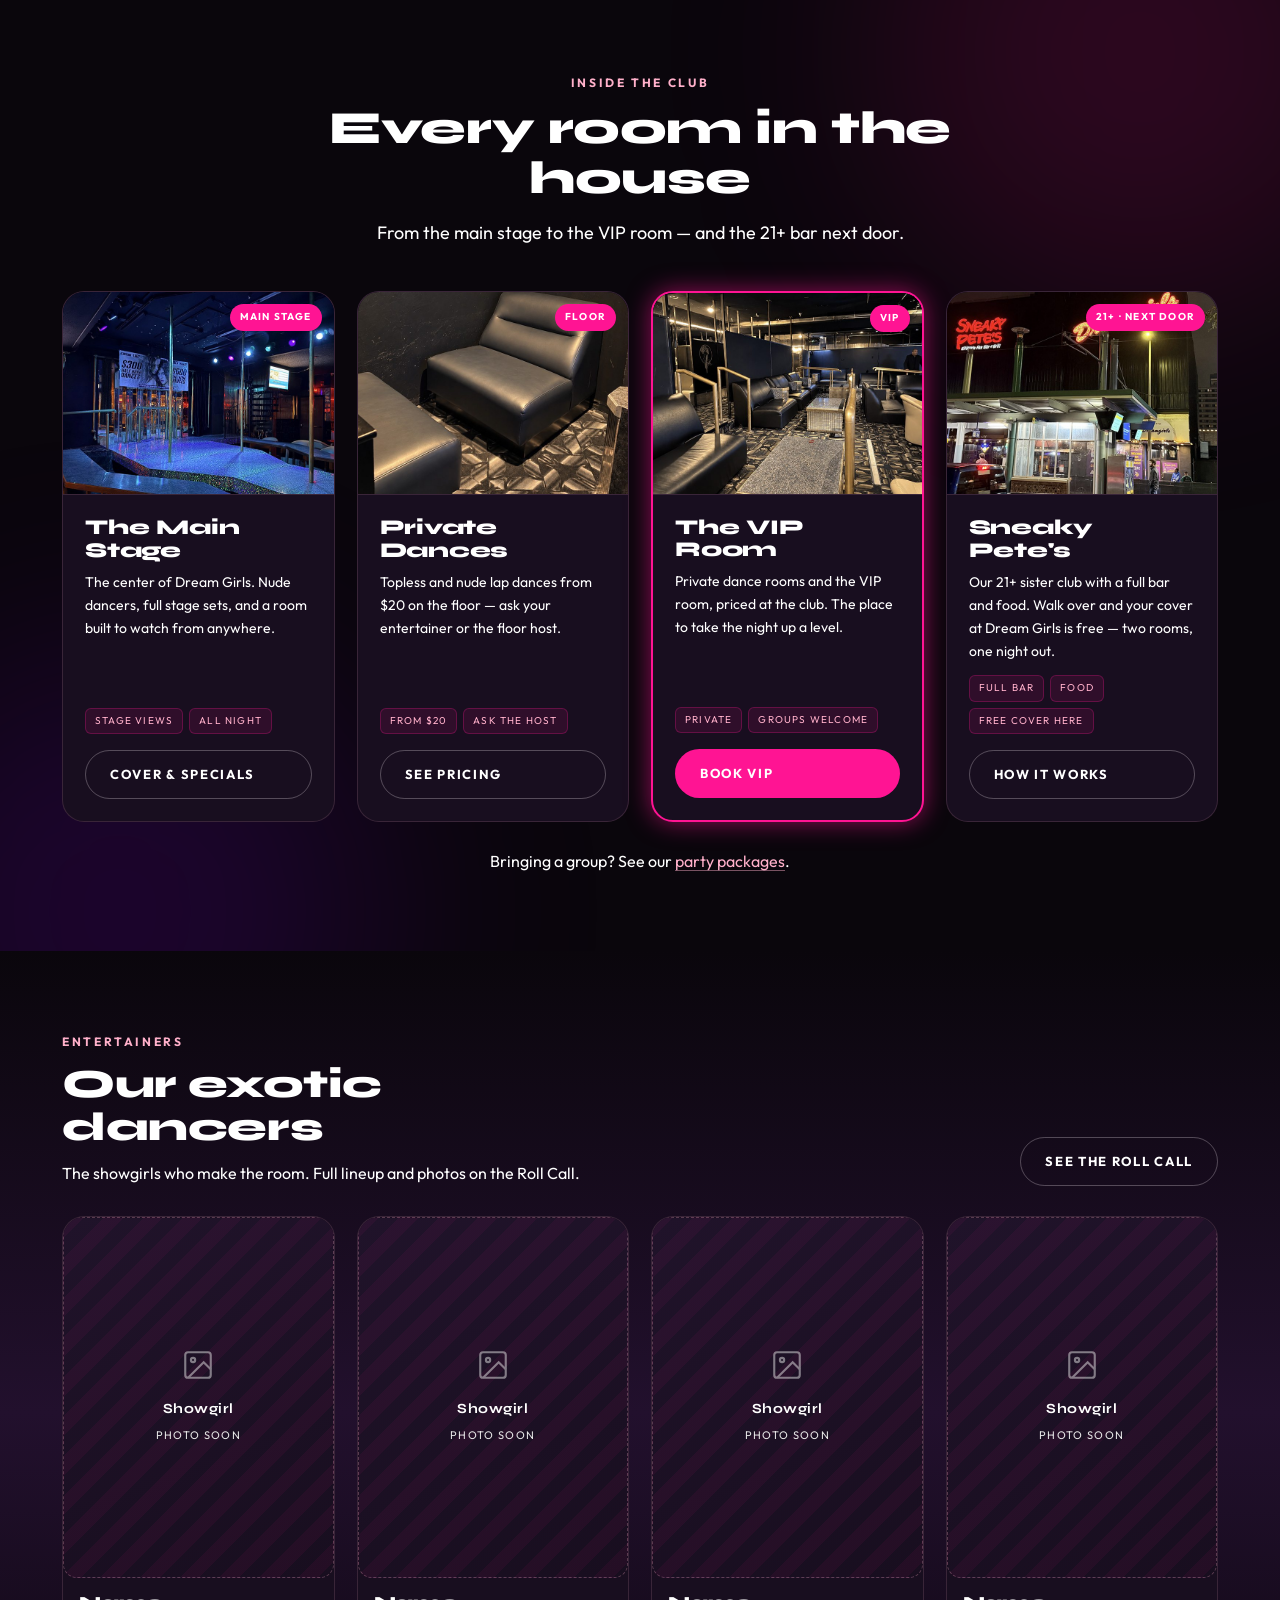
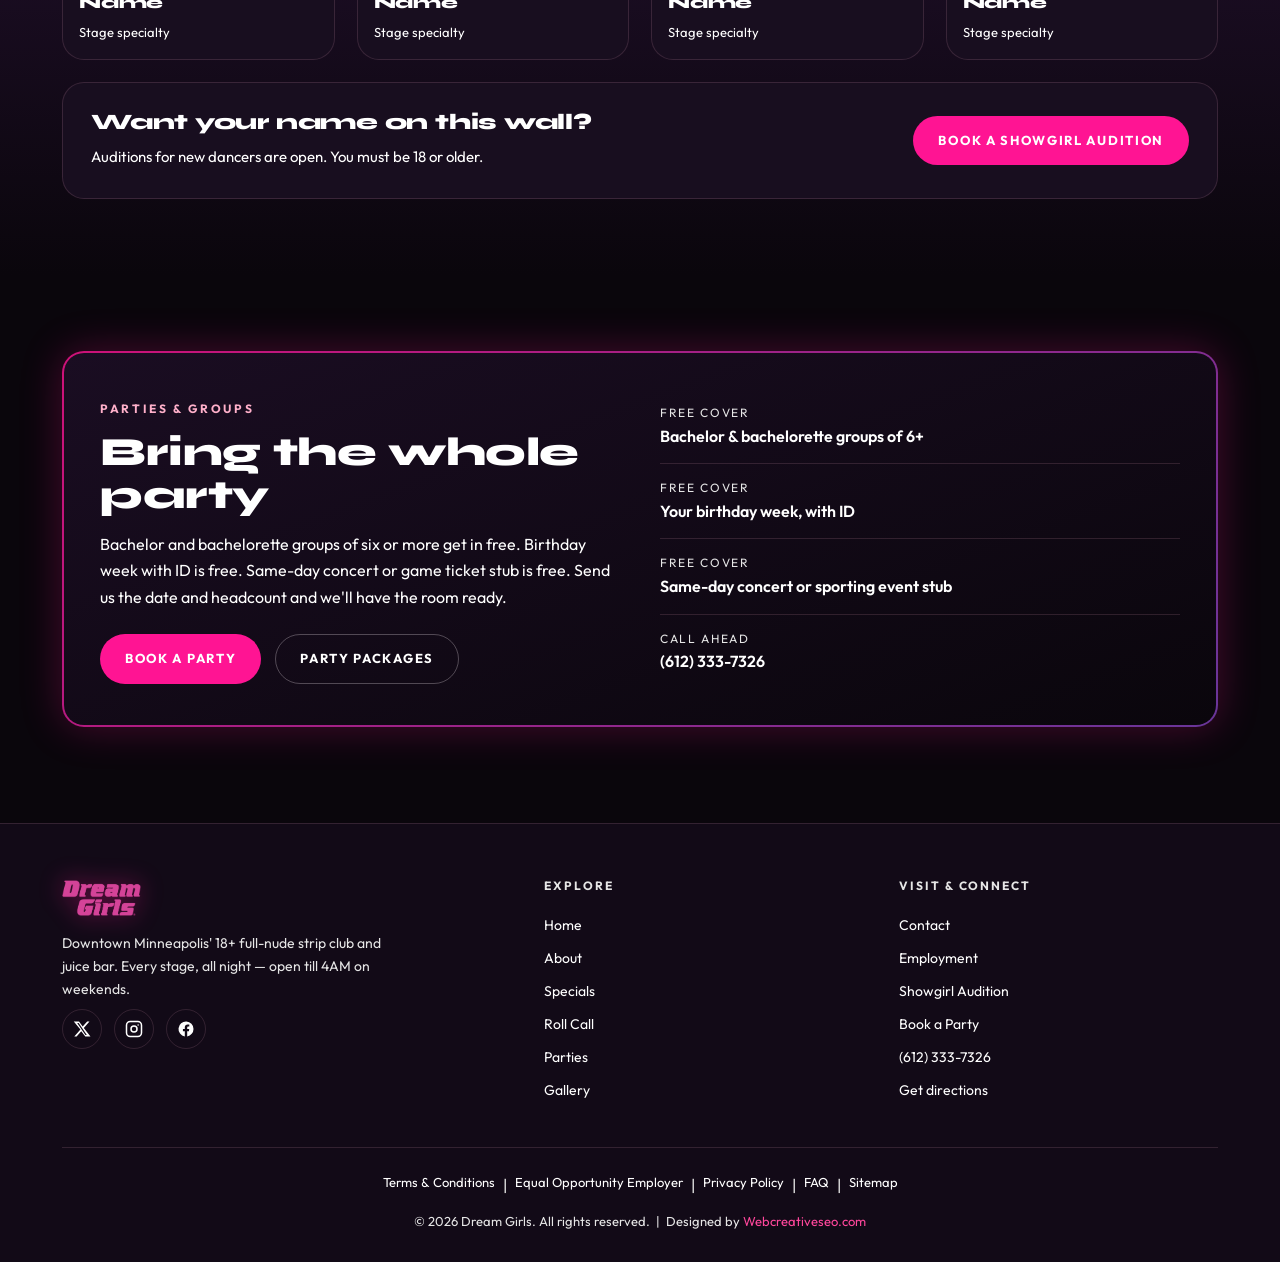
==== commit 5bcf5b49: "About: compact banner hero — smaller headline, tighter padding on desktop" ====
--- a/about.html
+++ b/about.html
@@ -75,7 +75,7 @@
 <div class="page active">
 
   <!-- HERO -->
-  <section class="hero-photo band-glow" style="padding-top:44px;--hero-img:url(/assets/photos/about-hero.jpg)">
+  <section class="hero-photo hero-compact band-glow" style="padding-top:36px;--hero-img:url(/assets/photos/about-hero.jpg)">
     <div class="wrap">
       <div class="crumb"><a href="index.html">Home</a><span>›</span><b>About</b></div>
       <div class="hero-split" style="padding-top:0">
@@ -88,7 +88,7 @@
             <span class="pill"><svg viewBox="0 0 24 24" fill="none" stroke="currentColor" stroke-width="2.5"><path d="M20 6L9 17l-5-5"/></svg> No alcohol · juice bar</span>
             <span class="pill"><svg viewBox="0 0 24 24" fill="none" stroke="currentColor" stroke-width="2.5"><path d="M20 6L9 17l-5-5"/></svg> Open till 4AM Fri &amp; Sat</span>
           </div>
-          <div class="hero-cta" style="justify-content:flex-start;margin-top:28px">
+          <div class="hero-cta" style="justify-content:flex-start;margin-top:20px">
             <a class="btn btn-primary" href="specials.html">Tonight's specials</a>
             <a class="btn btn-ghost" href="contact.html">Hours &amp; directions</a>
           </div>
--- a/css/styles.css
+++ b/css/styles.css
@@ -365,6 +365,13 @@
     box-shadow:inset 0 0 18px rgba(255,20,147,.12),0 0 18px rgba(255,20,147,.18);color:var(--pink-2)}
   .sp-ico .ni{width:36px;height:36px;filter:drop-shadow(0 0 5px rgba(255,71,156,.7))}
   @media(max-width:560px){.sp-ico{width:52px;height:52px;border-radius:13px}.sp-ico .ni{width:30px;height:30px}}
+  .sp-grid{display:grid;grid-template-columns:repeat(auto-fill,minmax(270px,1fr));gap:22px}
+  .sp-card{background:rgba(255,255,255,.02);border:1px solid var(--line-strong);border-radius:18px;overflow:hidden;display:flex;flex-direction:column;transition:transform .2s ease,border-color .2s ease,box-shadow .2s ease}
+  .sp-card:hover{transform:translateY(-3px);border-color:var(--pink-2);box-shadow:0 14px 30px rgba(0,0,0,.5),0 0 18px rgba(255,20,147,.18)}
+  .sp-card img{width:100%;height:auto;aspect-ratio:850/550;object-fit:cover;display:block}
+  .sp-card .sp-body{padding:15px 17px 19px}
+  .sp-card h3{font-size:17px;margin-bottom:6px}
+  .sp-card p{color:var(--muted);font-size:14px}
 
 /* ═══════════════ v2 STYLE SYSTEM — Stitch-grade nightlife ═══════════════ */
 :root{--plum:#1a0d22;--plum-2:#22102d;--glow-pink:0 0 24px rgba(255,20,147,.55);--glow-violet:0 0 24px rgba(168,85,247,.5)}
@@ -403,14 +410,20 @@
 /* hero photo backdrop */
 .hero-photo{
   background:
-    linear-gradient(100deg, rgba(0,0,0,.84) 0%, rgba(0,0,0,.68) 42%, rgba(0,0,0,.32) 100%),
-    linear-gradient(0deg, rgba(0,0,0,.85) 0%, rgba(0,0,0,.15) 34%, transparent 55%),
+    linear-gradient(100deg, rgba(0,0,0,.74) 0%, rgba(0,0,0,.58) 42%, rgba(0,0,0,.22) 100%),
+    linear-gradient(0deg, rgba(0,0,0,.75) 0%, rgba(0,0,0,.05) 34%, transparent 55%),
     var(--hero-img) center/cover no-repeat;
 }
 .hero-photo::before,.hero-photo::after{display:none}
+/* compact banner hero (About) — roughly 1900x800 proportions on desktop */
+.hero-compact{padding-bottom:48px}
+.hero-compact .hero-split{padding:32px 0 36px}
+.hero-compact h1.xl{font-size:clamp(30px,3.5vw,50px)}
+.hero-compact .hero-split p.lead{margin-top:14px}
+.hero-compact .pills{margin-top:18px}
 @media(max-width:900px){
   .hero-photo{background:
-    linear-gradient(180deg, rgba(0,0,0,.72) 0%, rgba(0,0,0,.8) 70%, rgba(0,0,0,.87) 100%),
+    linear-gradient(180deg, rgba(0,0,0,.62) 0%, rgba(0,0,0,.7) 70%, rgba(0,0,0,.77) 100%),
     var(--hero-img) center/cover no-repeat}
 }
 
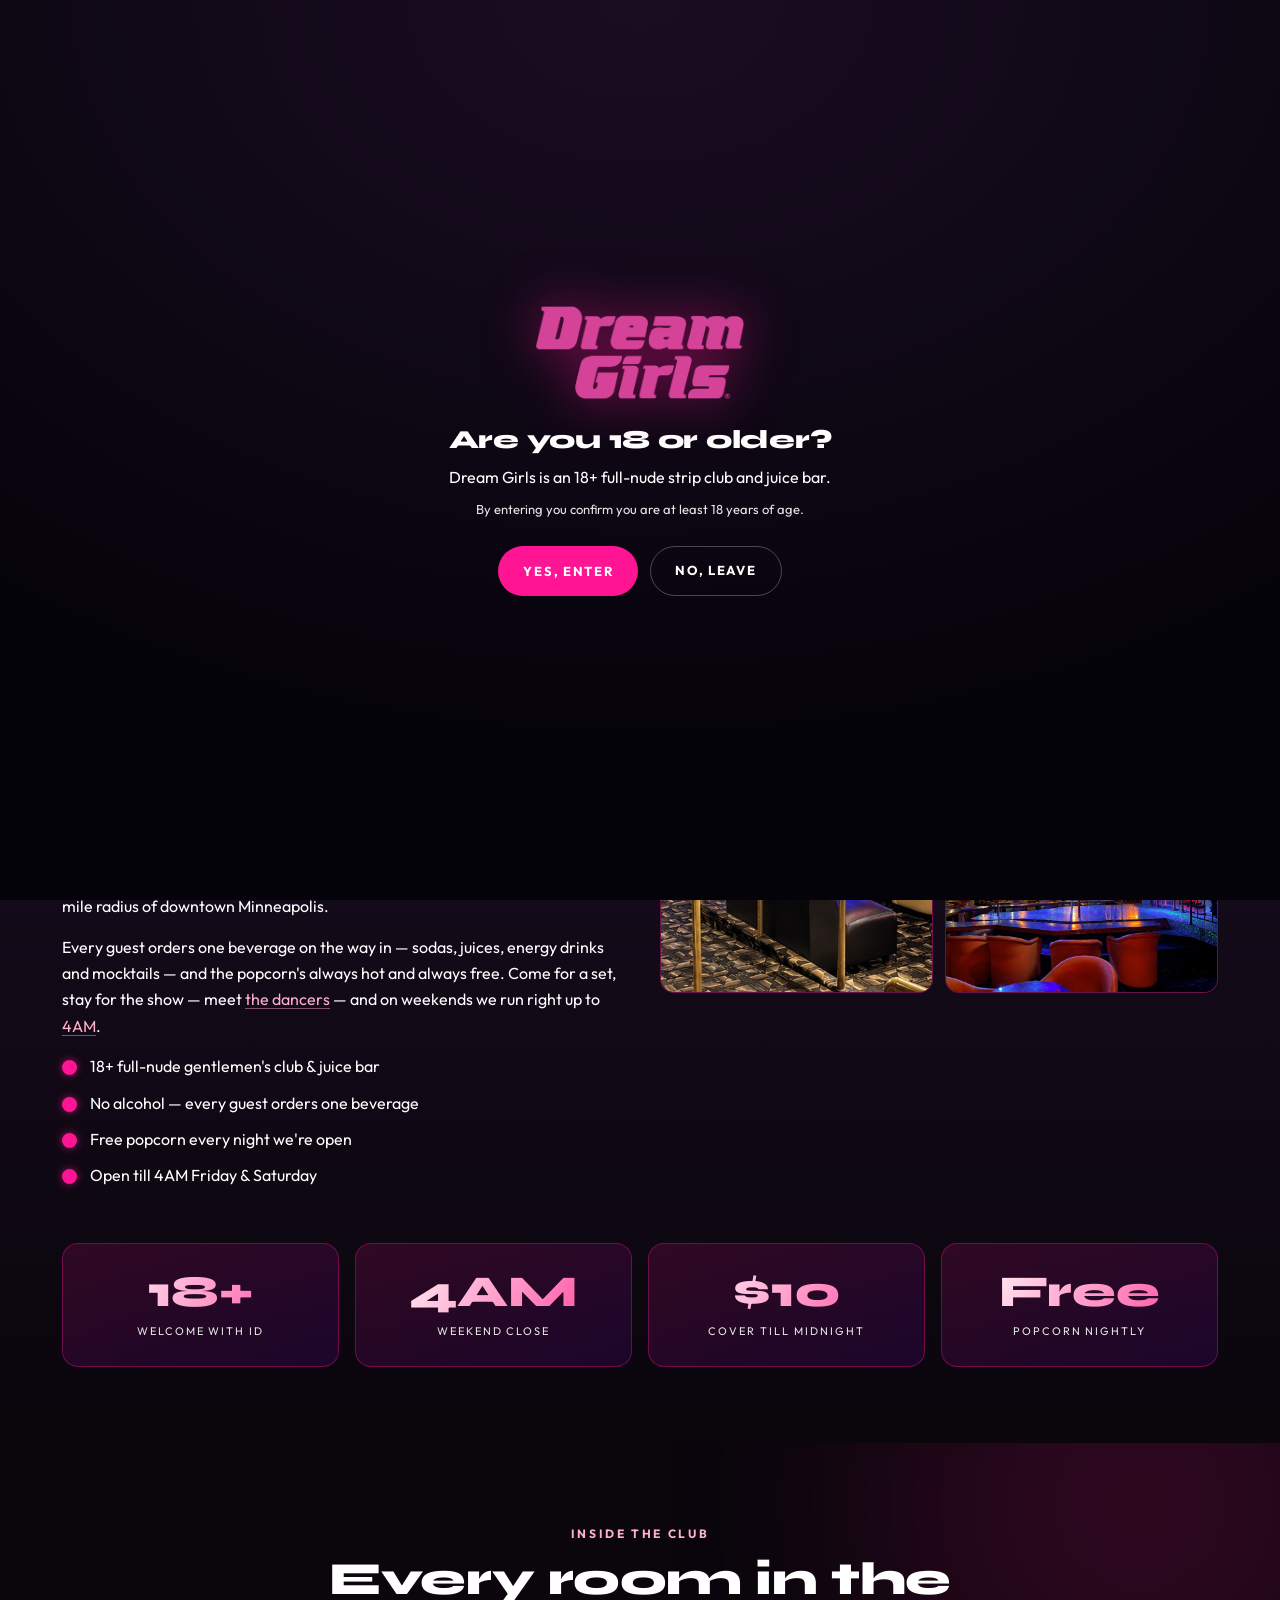
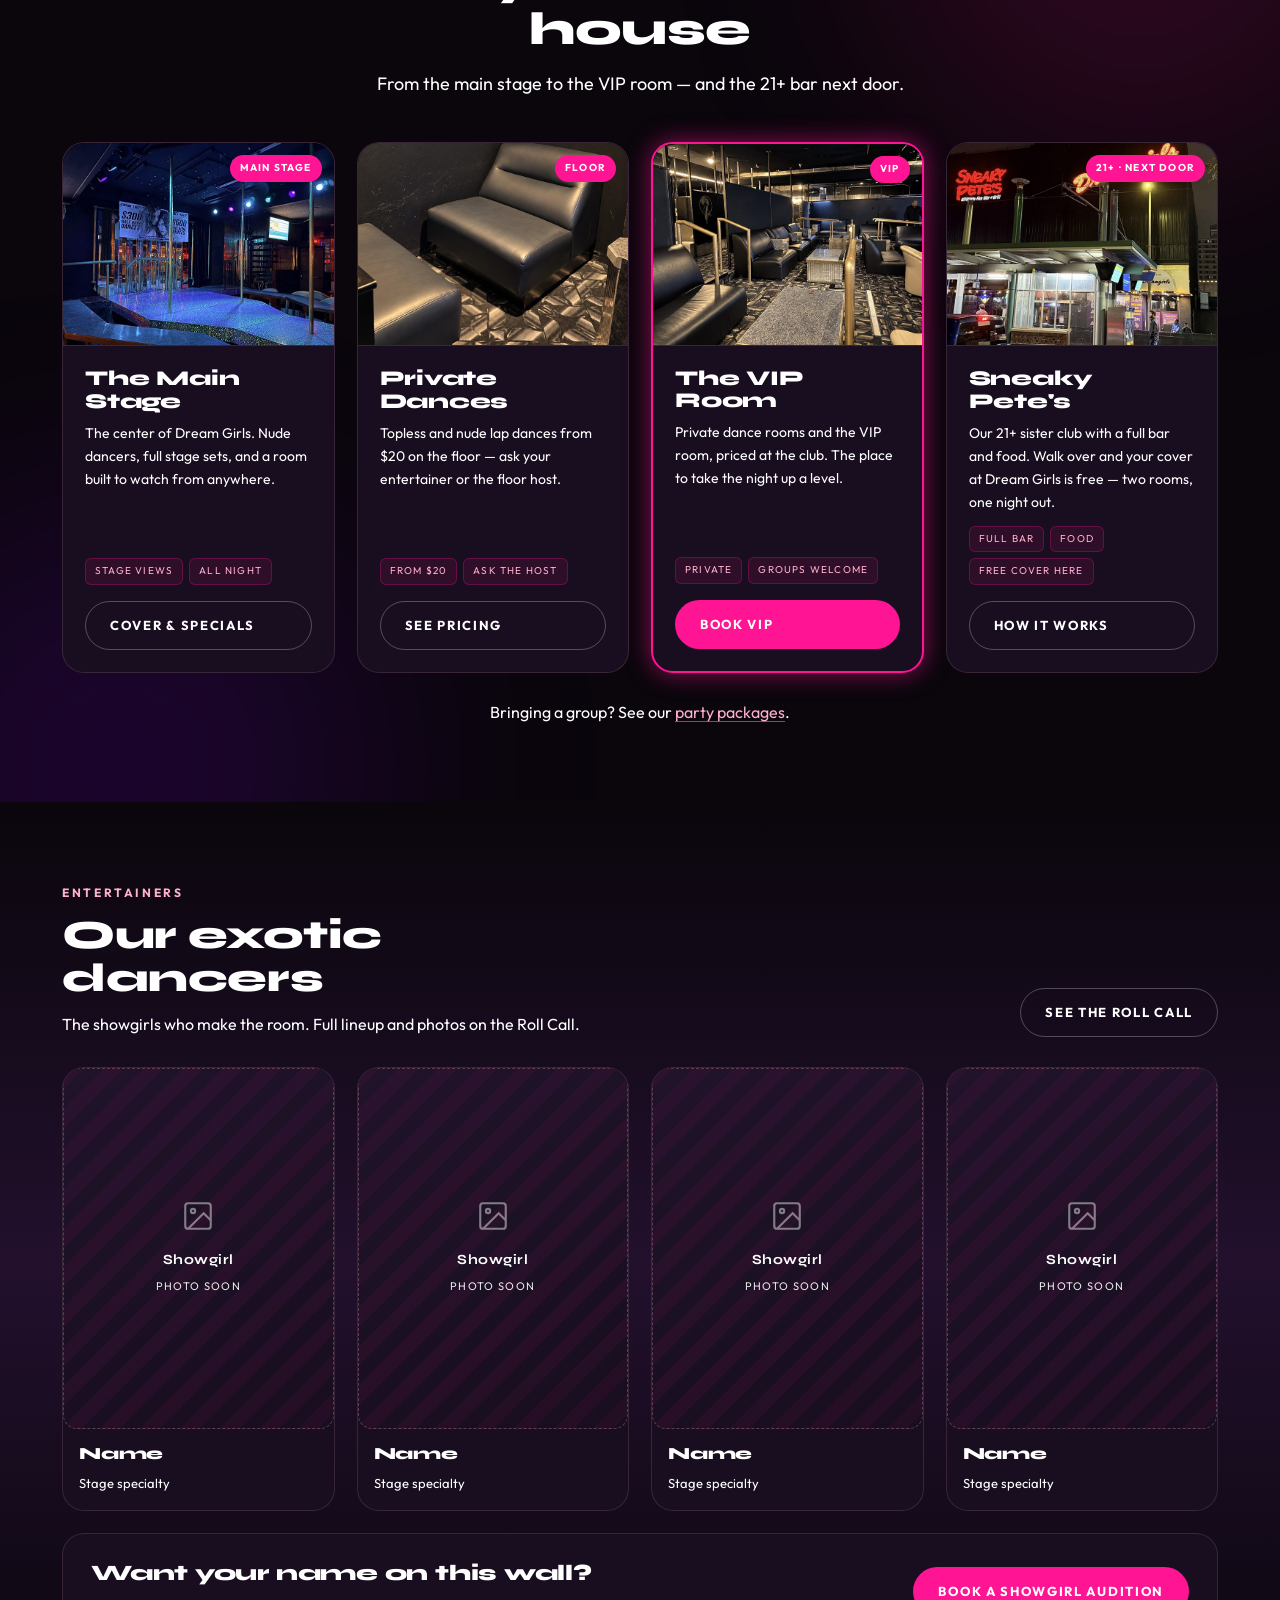
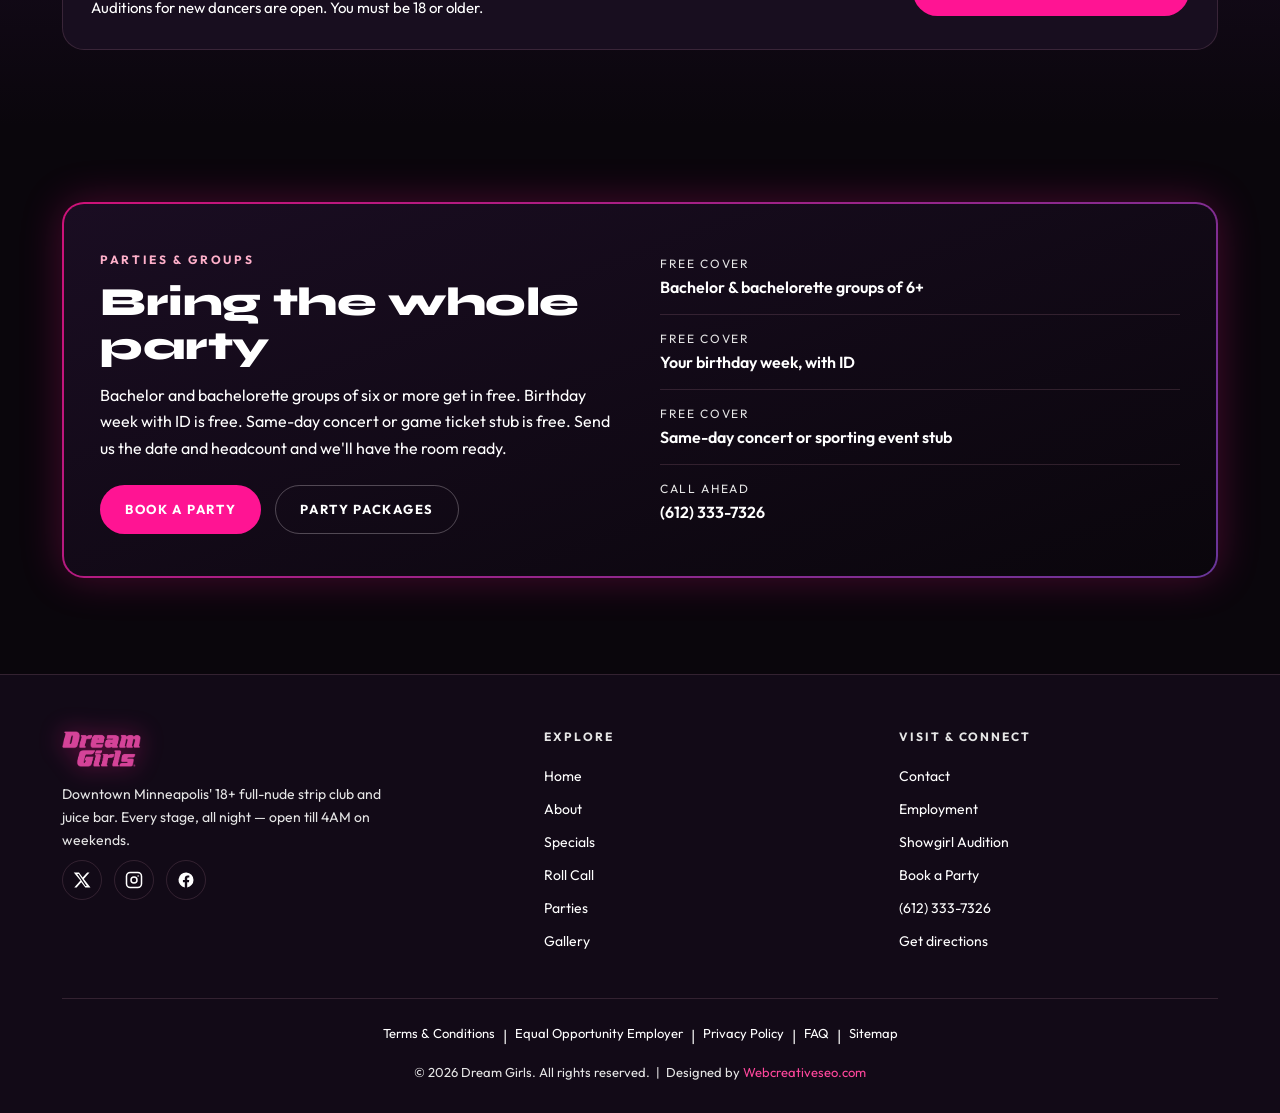
==== commit 3259491f: "Add employment + showgirl auditions pages, contact keeps contact + party booking, heroes to 1900x700" ====
--- a/about.html
+++ b/about.html
@@ -27,7 +27,7 @@
 <meta name="robots" content="index, follow"/>
 <link rel="stylesheet" href="css/styles.css"/>
 <link rel="preload" as="image" href="assets/photos/about-hero.jpg"/>
-<script type="application/ld+json">{"@context":"https://schema.org","@graph":[{"@type":"WebSite","@id":"https://dream-girls.pages.dev/#website","name":"Dream Girls","url":"https://dream-girls.pages.dev/","publisher":{"@id":"https://dream-girls.pages.dev/#business"},"inLanguage":"en-US"},{"@type":["NightClub","AdultEntertainment"],"@id":"https://dream-girls.pages.dev/#business","name":"Dream Girls","url":"https://dream-girls.pages.dev/","logo":{"@id":"https://dream-girls.pages.dev/#logo"},"image":{"@id":"https://dream-girls.pages.dev/#primaryimage"},"telephone":"+1-612-333-7326","address":{"@type":"PostalAddress","streetAddress":"12 N 5th St","addressLocality":"Minneapolis","addressRegion":"MN","postalCode":"55403","addressCountry":"US"},"geo":{"@type":"GeoCoordinates","latitude":44.9799246,"longitude":-93.2727167},"hasMap":"https://maps.app.goo.gl/zmz4iUMTAG7ftsHu6","openingHoursSpecification":[{"@type":"OpeningHoursSpecification","dayOfWeek":["Wednesday","Thursday"],"opens":"20:00","closes":"03:00"},{"@type":"OpeningHoursSpecification","dayOfWeek":["Friday","Saturday"],"opens":"20:00","closes":"04:00"}],"sameAs":["https://x.com/dreamgirlsmpls","https://www.instagram.com/dreamgirlsofficial/","https://www.facebook.com/dreamgirlsminneapolis","https://www.google.com/maps/place/Dream+Girls+Strip+Club/@44.9799246,-93.2727167,17z/data=!3m1!4b1!4m6!3m5!1s0x52b3329069e89623:0xc9499bbe37a1f31c!8m2!3d44.9799246!4d-93.2727167!16s%2Fg%2F1wl4q7hw"],"areaServed":[{"@id":"https://dream-girls.pages.dev/#service-area"},{"@type":"State","name":"Minnesota","sameAs":"https://en.wikipedia.org/wiki/Minnesota"},{"@type":"City","name":"Minneapolis","sameAs":"https://en.wikipedia.org/wiki/Minneapolis"},{"@type":"AdministrativeArea","name":"Minneapolis–Saint Paul (Twin Cities) metropolitan area","sameAs":"https://en.wikipedia.org/wiki/Minneapolis%E2%80%93Saint_Paul"}],"knowsAbout":[{"@type":"Thing","name":"Strip club","sameAs":"https://en.wikipedia.org/wiki/Strip_club"},{"@type":"Thing","name":"Lap dance","sameAs":"https://en.wikipedia.org/wiki/Lap_dance"},{"@type":"Thing","name":"Stripper","sameAs":"https://en.wikipedia.org/wiki/Stripper"},{"@type":"Thing","name":"Nightlife","sameAs":"https://en.wikipedia.org/wiki/Nightlife"}],"keywords":"strip club, gentlemen's club, adult entertainment, exotic dancers, nude dancers, private dances, VIP room, cabaret, Minneapolis nightlife","publicAccess":true,"isAccessibleForFree":false,"tourBookingPage":"https://dream-girls.pages.dev/parties.html","amenityFeature":[{"@type":"LocationFeatureSpecification","name":"18+ admission with valid photo ID","value":true},{"@type":"LocationFeatureSpecification","name":"Juice bar — no alcohol served","value":true},{"@type":"LocationFeatureSpecification","name":"Full-nude stage entertainment","value":true},{"@type":"LocationFeatureSpecification","name":"Private dance rooms","value":true},{"@type":"LocationFeatureSpecification","name":"VIP room","value":true},{"@type":"LocationFeatureSpecification","name":"Free popcorn nightly","value":true},{"@type":"LocationFeatureSpecification","name":"Open till 4AM on weekends","value":true}],"hasOfferCatalog":{"@type":"OfferCatalog","name":"Dream Girls services","itemListElement":[{"@type":"Offer","itemOffered":{"@id":"https://dream-girls.pages.dev/#svc-parties"}},{"@type":"Offer","itemOffered":{"@id":"https://dream-girls.pages.dev/#svc-private-dances"}},{"@type":"Offer","itemOffered":{"@id":"https://dream-girls.pages.dev/#svc-vip-room"}}]},"potentialAction":[{"@type":"ReserveAction","name":"Book a party","target":{"@type":"EntryPoint","urlTemplate":"https://dream-girls.pages.dev/contact.html#party","actionPlatform":["http://schema.org/DesktopWebPlatform","http://schema.org/MobileWebPlatform"]}},{"@type":"ApplyAction","name":"Apply for employment","target":{"@type":"EntryPoint","urlTemplate":"https://dream-girls.pages.dev/contact.html#employment","actionPlatform":["http://schema.org/DesktopWebPlatform","http://schema.org/MobileWebPlatform"]}},{"@type":"ApplyAction","name":"Request a showgirl audition","target":{"@type":"EntryPoint","urlTemplate":"https://dream-girls.pages.dev/contact.html#audition","actionPlatform":["http://schema.org/DesktopWebPlatform","http://schema.org/MobileWebPlatform"]}},{"@type":"AskAction","name":"Contact Dream Girls","target":{"@type":"EntryPoint","urlTemplate":"https://dream-girls.pages.dev/contact.html","actionPlatform":["http://schema.org/DesktopWebPlatform","http://schema.org/MobileWebPlatform"]}},{"@type":"CommunicateAction","name":"Call Dream Girls","target":{"@type":"EntryPoint","urlTemplate":"tel:+16123337326","actionPlatform":["http://schema.org/DesktopWebPlatform","http://schema.org/MobileWebPlatform"]}}]},{"@type":"ImageObject","@id":"https://dream-girls.pages.dev/#logo","url":"https://dream-girls.pages.dev/assets/dream-girls-logo.png","contentUrl":"https://dream-girls.pages.dev/assets/dream-girls-logo.png","width":450,"height":205,"caption":"Dream Girls logo"},{"@type":"ImageObject","@id":"https://dream-girls.pages.dev/#primaryimage","url":"https://dream-girls.pages.dev/assets/og-image.png","contentUrl":"https://dream-girls.pages.dev/assets/og-image.png","width":1200,"height":630,"caption":"Dream Girls — 18+ full-nude strip club in downtown Minneapolis"},{"@type":"GeoCircle","@id":"https://dream-girls.pages.dev/#service-area","description":"30-mile service radius anchored on Minneapolis, Minnesota","geoMidpoint":{"@type":"GeoCoordinates","latitude":44.9799246,"longitude":-93.2727167},"geoRadius":"48280"},{"@type":"BreadcrumbList","@id":"https://dream-girls.pages.dev/about.html#breadcrumb","itemListElement":[{"@type":"ListItem","position":1,"name":"Home","item":"https://dream-girls.pages.dev/"},{"@type":"ListItem","position":2,"name":"About","item":"https://dream-girls.pages.dev/about.html"}]},{"@type":"AboutPage","@id":"https://dream-girls.pages.dev/about.html#webpage","url":"https://dream-girls.pages.dev/about.html","name":"About Dream Girls - Minneapolis Strip Club | Juice Bar","description":"About Dream Girls, an 18+ full-nude strip club and juice bar at 12 N 5th St, downtown Minneapolis, and our 21+ sister club Sneaky Pete's. See what makes it.","isPartOf":{"@id":"https://dream-girls.pages.dev/#website"},"about":{"@id":"https://dream-girls.pages.dev/#business"},"breadcrumb":{"@id":"https://dream-girls.pages.dev/about.html#breadcrumb"},"primaryImageOfPage":{"@id":"https://dream-girls.pages.dev/#primaryimage"},"inLanguage":"en-US"},{"@type":"Service","@id":"https://dream-girls.pages.dev/#svc-parties","name":"Bachelor, bachelorette & group parties","url":"https://dream-girls.pages.dev/parties.html","provider":{"@id":"https://dream-girls.pages.dev/#business"}},{"@type":"Service","@id":"https://dream-girls.pages.dev/#svc-private-dances","name":"Private dances","url":"https://dream-girls.pages.dev/specials.html","provider":{"@id":"https://dream-girls.pages.dev/#business"}},{"@type":"Service","@id":"https://dream-girls.pages.dev/#svc-vip-room","name":"VIP room","url":"https://dream-girls.pages.dev/parties.html","provider":{"@id":"https://dream-girls.pages.dev/#business"}}]}</script>
+<script type="application/ld+json">{"@context":"https://schema.org","@graph":[{"@type":"WebSite","@id":"https://dream-girls.pages.dev/#website","name":"Dream Girls","url":"https://dream-girls.pages.dev/","publisher":{"@id":"https://dream-girls.pages.dev/#business"},"inLanguage":"en-US"},{"@type":["NightClub","AdultEntertainment"],"@id":"https://dream-girls.pages.dev/#business","name":"Dream Girls","url":"https://dream-girls.pages.dev/","logo":{"@id":"https://dream-girls.pages.dev/#logo"},"image":{"@id":"https://dream-girls.pages.dev/#primaryimage"},"telephone":"+1-612-333-7326","address":{"@type":"PostalAddress","streetAddress":"12 N 5th St","addressLocality":"Minneapolis","addressRegion":"MN","postalCode":"55403","addressCountry":"US"},"geo":{"@type":"GeoCoordinates","latitude":44.9799246,"longitude":-93.2727167},"hasMap":"https://maps.app.goo.gl/zmz4iUMTAG7ftsHu6","openingHoursSpecification":[{"@type":"OpeningHoursSpecification","dayOfWeek":["Wednesday","Thursday"],"opens":"20:00","closes":"03:00"},{"@type":"OpeningHoursSpecification","dayOfWeek":["Friday","Saturday"],"opens":"20:00","closes":"04:00"}],"sameAs":["https://x.com/dreamgirlsmpls","https://www.instagram.com/dreamgirlsofficial/","https://www.facebook.com/dreamgirlsminneapolis","https://www.google.com/maps/place/Dream+Girls+Strip+Club/@44.9799246,-93.2727167,17z/data=!3m1!4b1!4m6!3m5!1s0x52b3329069e89623:0xc9499bbe37a1f31c!8m2!3d44.9799246!4d-93.2727167!16s%2Fg%2F1wl4q7hw"],"areaServed":[{"@id":"https://dream-girls.pages.dev/#service-area"},{"@type":"State","name":"Minnesota","sameAs":"https://en.wikipedia.org/wiki/Minnesota"},{"@type":"City","name":"Minneapolis","sameAs":"https://en.wikipedia.org/wiki/Minneapolis"},{"@type":"AdministrativeArea","name":"Minneapolis–Saint Paul (Twin Cities) metropolitan area","sameAs":"https://en.wikipedia.org/wiki/Minneapolis%E2%80%93Saint_Paul"}],"knowsAbout":[{"@type":"Thing","name":"Strip club","sameAs":"https://en.wikipedia.org/wiki/Strip_club"},{"@type":"Thing","name":"Lap dance","sameAs":"https://en.wikipedia.org/wiki/Lap_dance"},{"@type":"Thing","name":"Stripper","sameAs":"https://en.wikipedia.org/wiki/Stripper"},{"@type":"Thing","name":"Nightlife","sameAs":"https://en.wikipedia.org/wiki/Nightlife"}],"keywords":"strip club, gentlemen's club, adult entertainment, exotic dancers, nude dancers, private dances, VIP room, cabaret, Minneapolis nightlife","publicAccess":true,"isAccessibleForFree":false,"tourBookingPage":"https://dream-girls.pages.dev/parties.html","amenityFeature":[{"@type":"LocationFeatureSpecification","name":"18+ admission with valid photo ID","value":true},{"@type":"LocationFeatureSpecification","name":"Juice bar — no alcohol served","value":true},{"@type":"LocationFeatureSpecification","name":"Full-nude stage entertainment","value":true},{"@type":"LocationFeatureSpecification","name":"Private dance rooms","value":true},{"@type":"LocationFeatureSpecification","name":"VIP room","value":true},{"@type":"LocationFeatureSpecification","name":"Free popcorn nightly","value":true},{"@type":"LocationFeatureSpecification","name":"Open till 4AM on weekends","value":true}],"hasOfferCatalog":{"@type":"OfferCatalog","name":"Dream Girls services","itemListElement":[{"@type":"Offer","itemOffered":{"@id":"https://dream-girls.pages.dev/#svc-parties"}},{"@type":"Offer","itemOffered":{"@id":"https://dream-girls.pages.dev/#svc-private-dances"}},{"@type":"Offer","itemOffered":{"@id":"https://dream-girls.pages.dev/#svc-vip-room"}}]},"potentialAction":[{"@type":"ReserveAction","name":"Book a party","target":{"@type":"EntryPoint","urlTemplate":"https://dream-girls.pages.dev/contact.html#party","actionPlatform":["http://schema.org/DesktopWebPlatform","http://schema.org/MobileWebPlatform"]}},{"@type":"ApplyAction","name":"Apply for employment","target":{"@type":"EntryPoint","urlTemplate":"https://dream-girls.pages.dev/employment.html","actionPlatform":["http://schema.org/DesktopWebPlatform","http://schema.org/MobileWebPlatform"]}},{"@type":"ApplyAction","name":"Request a showgirl audition","target":{"@type":"EntryPoint","urlTemplate":"https://dream-girls.pages.dev/auditions.html","actionPlatform":["http://schema.org/DesktopWebPlatform","http://schema.org/MobileWebPlatform"]}},{"@type":"AskAction","name":"Contact Dream Girls","target":{"@type":"EntryPoint","urlTemplate":"https://dream-girls.pages.dev/contact.html","actionPlatform":["http://schema.org/DesktopWebPlatform","http://schema.org/MobileWebPlatform"]}},{"@type":"CommunicateAction","name":"Call Dream Girls","target":{"@type":"EntryPoint","urlTemplate":"tel:+16123337326","actionPlatform":["http://schema.org/DesktopWebPlatform","http://schema.org/MobileWebPlatform"]}}]},{"@type":"ImageObject","@id":"https://dream-girls.pages.dev/#logo","url":"https://dream-girls.pages.dev/assets/dream-girls-logo.png","contentUrl":"https://dream-girls.pages.dev/assets/dream-girls-logo.png","width":450,"height":205,"caption":"Dream Girls logo"},{"@type":"ImageObject","@id":"https://dream-girls.pages.dev/#primaryimage","url":"https://dream-girls.pages.dev/assets/og-image.png","contentUrl":"https://dream-girls.pages.dev/assets/og-image.png","width":1200,"height":630,"caption":"Dream Girls — 18+ full-nude strip club in downtown Minneapolis"},{"@type":"GeoCircle","@id":"https://dream-girls.pages.dev/#service-area","description":"30-mile service radius anchored on Minneapolis, Minnesota","geoMidpoint":{"@type":"GeoCoordinates","latitude":44.9799246,"longitude":-93.2727167},"geoRadius":"48280"},{"@type":"BreadcrumbList","@id":"https://dream-girls.pages.dev/about.html#breadcrumb","itemListElement":[{"@type":"ListItem","position":1,"name":"Home","item":"https://dream-girls.pages.dev/"},{"@type":"ListItem","position":2,"name":"About","item":"https://dream-girls.pages.dev/about.html"}]},{"@type":"AboutPage","@id":"https://dream-girls.pages.dev/about.html#webpage","url":"https://dream-girls.pages.dev/about.html","name":"About Dream Girls - Minneapolis Strip Club | Juice Bar","description":"About Dream Girls, an 18+ full-nude strip club and juice bar at 12 N 5th St, downtown Minneapolis, and our 21+ sister club Sneaky Pete's. See what makes it.","isPartOf":{"@id":"https://dream-girls.pages.dev/#website"},"about":{"@id":"https://dream-girls.pages.dev/#business"},"breadcrumb":{"@id":"https://dream-girls.pages.dev/about.html#breadcrumb"},"primaryImageOfPage":{"@id":"https://dream-girls.pages.dev/#primaryimage"},"inLanguage":"en-US"},{"@type":"Service","@id":"https://dream-girls.pages.dev/#svc-parties","name":"Bachelor, bachelorette & group parties","url":"https://dream-girls.pages.dev/parties.html","provider":{"@id":"https://dream-girls.pages.dev/#business"}},{"@type":"Service","@id":"https://dream-girls.pages.dev/#svc-private-dances","name":"Private dances","url":"https://dream-girls.pages.dev/specials.html","provider":{"@id":"https://dream-girls.pages.dev/#business"}},{"@type":"Service","@id":"https://dream-girls.pages.dev/#svc-vip-room","name":"VIP room","url":"https://dream-girls.pages.dev/parties.html","provider":{"@id":"https://dream-girls.pages.dev/#business"}}]}</script>
 </head>
 <body>
 
@@ -57,8 +57,8 @@
       <div class="has-sub">
         <a href="contact.html">Contact</a>
         <div class="submenu">
-          <a href="contact.html#employment">Employment</a>
-          <a href="contact.html#audition">Showgirl Audition</a>
+          <a href="employment.html">Employment</a>
+          <a href="auditions.html">Showgirl Audition</a>
         </div>
       </div>
     </nav>
@@ -75,7 +75,7 @@
 <div class="page active">
 
   <!-- HERO -->
-  <section class="hero-photo hero-compact band-glow" style="padding-top:36px;--hero-img:url(/assets/photos/about-hero.jpg)">
+  <section class="hero-photo hero-compact hero-banner band-glow" style="padding-top:36px;--hero-img:url(/assets/photos/about-hero.jpg)">
     <div class="wrap">
       <div class="crumb"><a href="index.html">Home</a><span>›</span><b>About</b></div>
       <div class="hero-split" style="padding-top:0">
@@ -159,7 +159,7 @@
       </div>
       <div class="card rv" style="margin-top:22px;display:flex;justify-content:space-between;align-items:center;gap:20px;flex-wrap:wrap">
         <div><h3 style="font-size:22px">Want your name on this wall?</h3><p>Auditions for new dancers are open. You must be 18 or older.</p></div>
-        <a class="btn btn-primary" href="contact.html#audition">Book a showgirl audition</a>
+        <a class="btn btn-primary" href="auditions.html">Book a showgirl audition</a>
       </div>
     </div>
   </section>
@@ -213,8 +213,8 @@
       <div class="foot-col">
         <h4>Visit &amp; connect</h4>
         <a href="contact.html">Contact</a>
-        <a href="contact.html#employment">Employment</a>
-        <a href="contact.html#audition">Showgirl Audition</a>
+        <a href="employment.html">Employment</a>
+        <a href="auditions.html">Showgirl Audition</a>
         <a href="contact.html#party">Book a Party</a>
         <a href="tel:+16123337326">(612) 333-7326</a>
         <a href="https://maps.app.goo.gl/zmz4iUMTAG7ftsHu6" target="_blank" rel="noopener">Get directions</a>
@@ -223,7 +223,7 @@
     <div class="legal">
       <div class="links">
         <a href="terms.html">Terms &amp; Conditions</a><span>|</span>
-        <a href="contact.html#employment">Equal Opportunity Employer</a><span>|</span>
+        <a href="employment.html">Equal Opportunity Employer</a><span>|</span>
         <a href="privacy.html">Privacy Policy</a><span>|</span>
         <a href="faq.html">FAQ</a><span>|</span>
         <a href="sitemap.xml">Sitemap</a>
--- a/css/styles.css
+++ b/css/styles.css
@@ -421,6 +421,13 @@
 .hero-compact h1.xl{font-size:clamp(30px,3.5vw,50px)}
 .hero-compact .hero-split p.lead{margin-top:14px}
 .hero-compact .pills{margin-top:18px}
+.hero-compact .section-head{margin-bottom:0}
+.hero-compact .section-head p{font-size:16px;margin-top:10px}
+/* fixed-ratio hero: exact 1900x700 proportions on desktop, natural height on mobile */
+@media(min-width:900px){
+  .hero-banner{aspect-ratio:1900/700;display:flex;align-items:center;padding-top:0!important;padding-bottom:0}
+  .hero-banner .wrap{width:100%}
+}
 @media(max-width:900px){
   .hero-photo{background:
     linear-gradient(180deg, rgba(0,0,0,.62) 0%, rgba(0,0,0,.7) 70%, rgba(0,0,0,.77) 100%),
